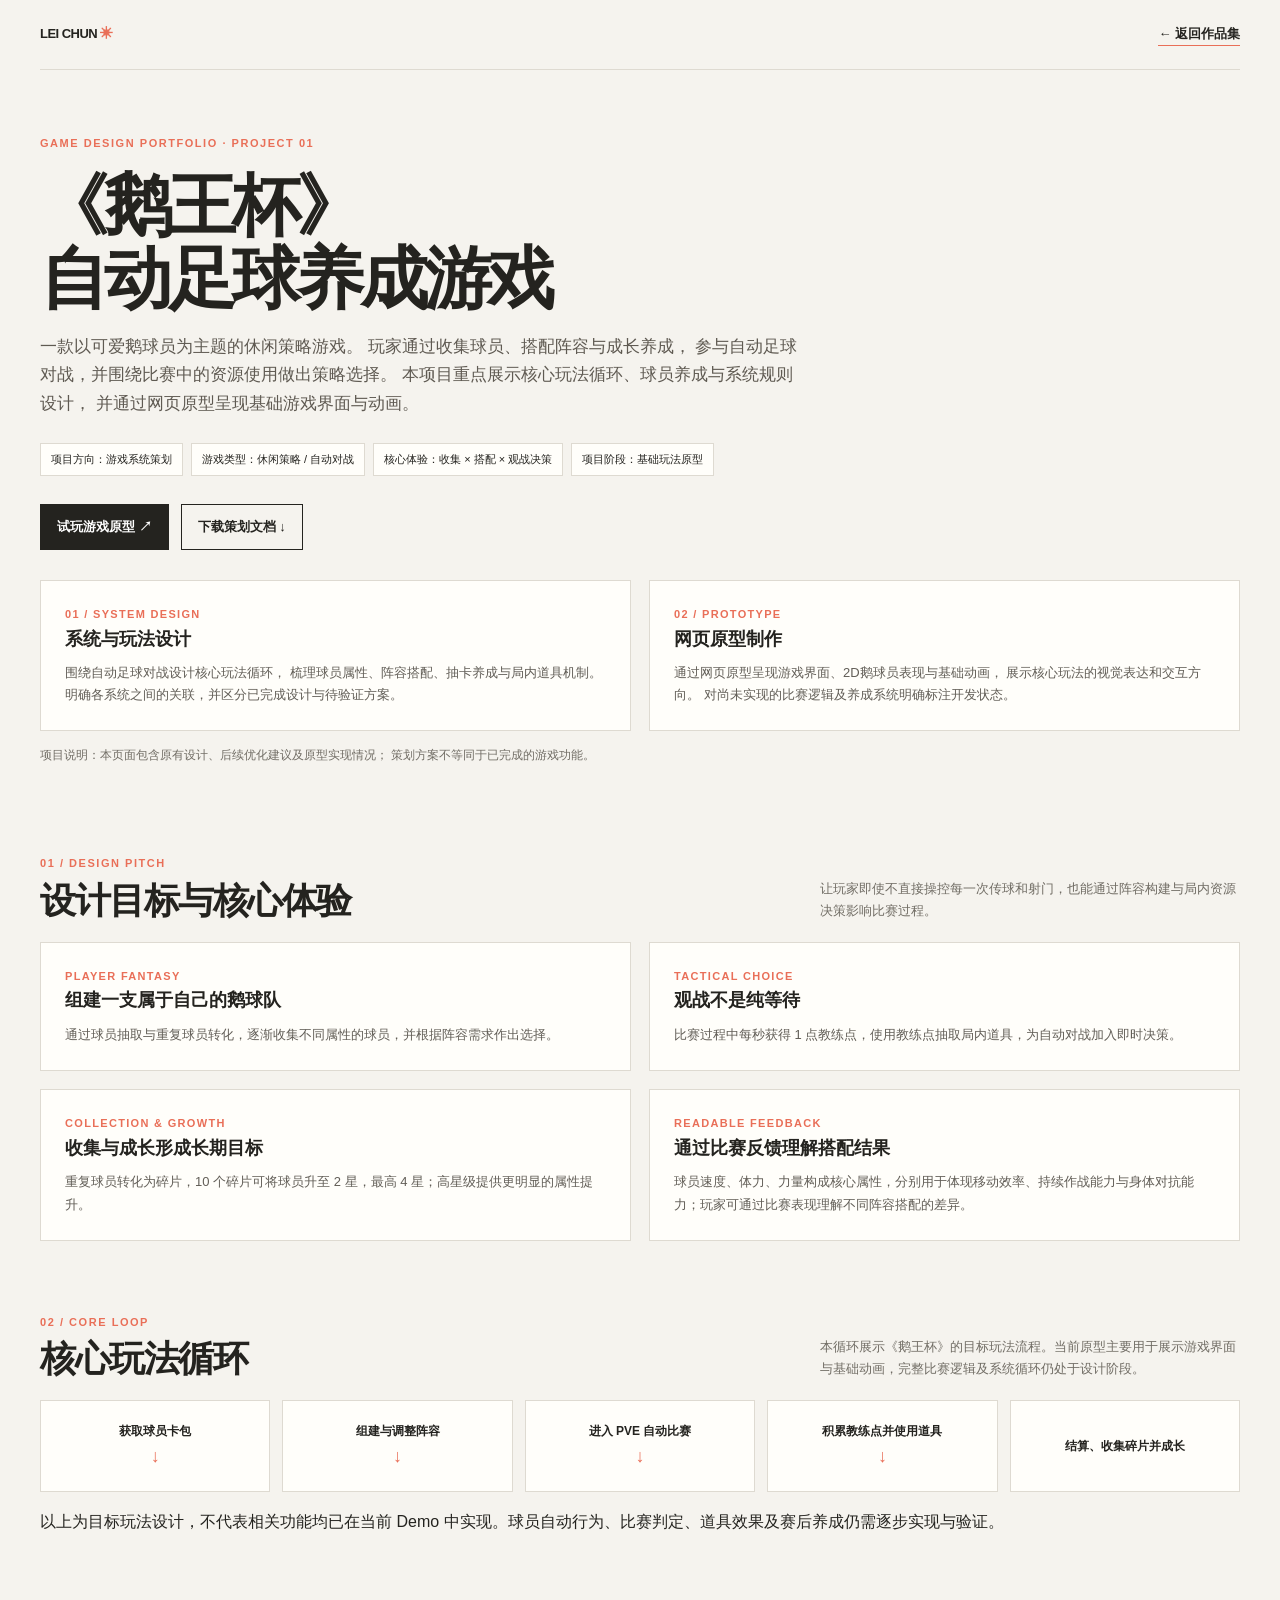
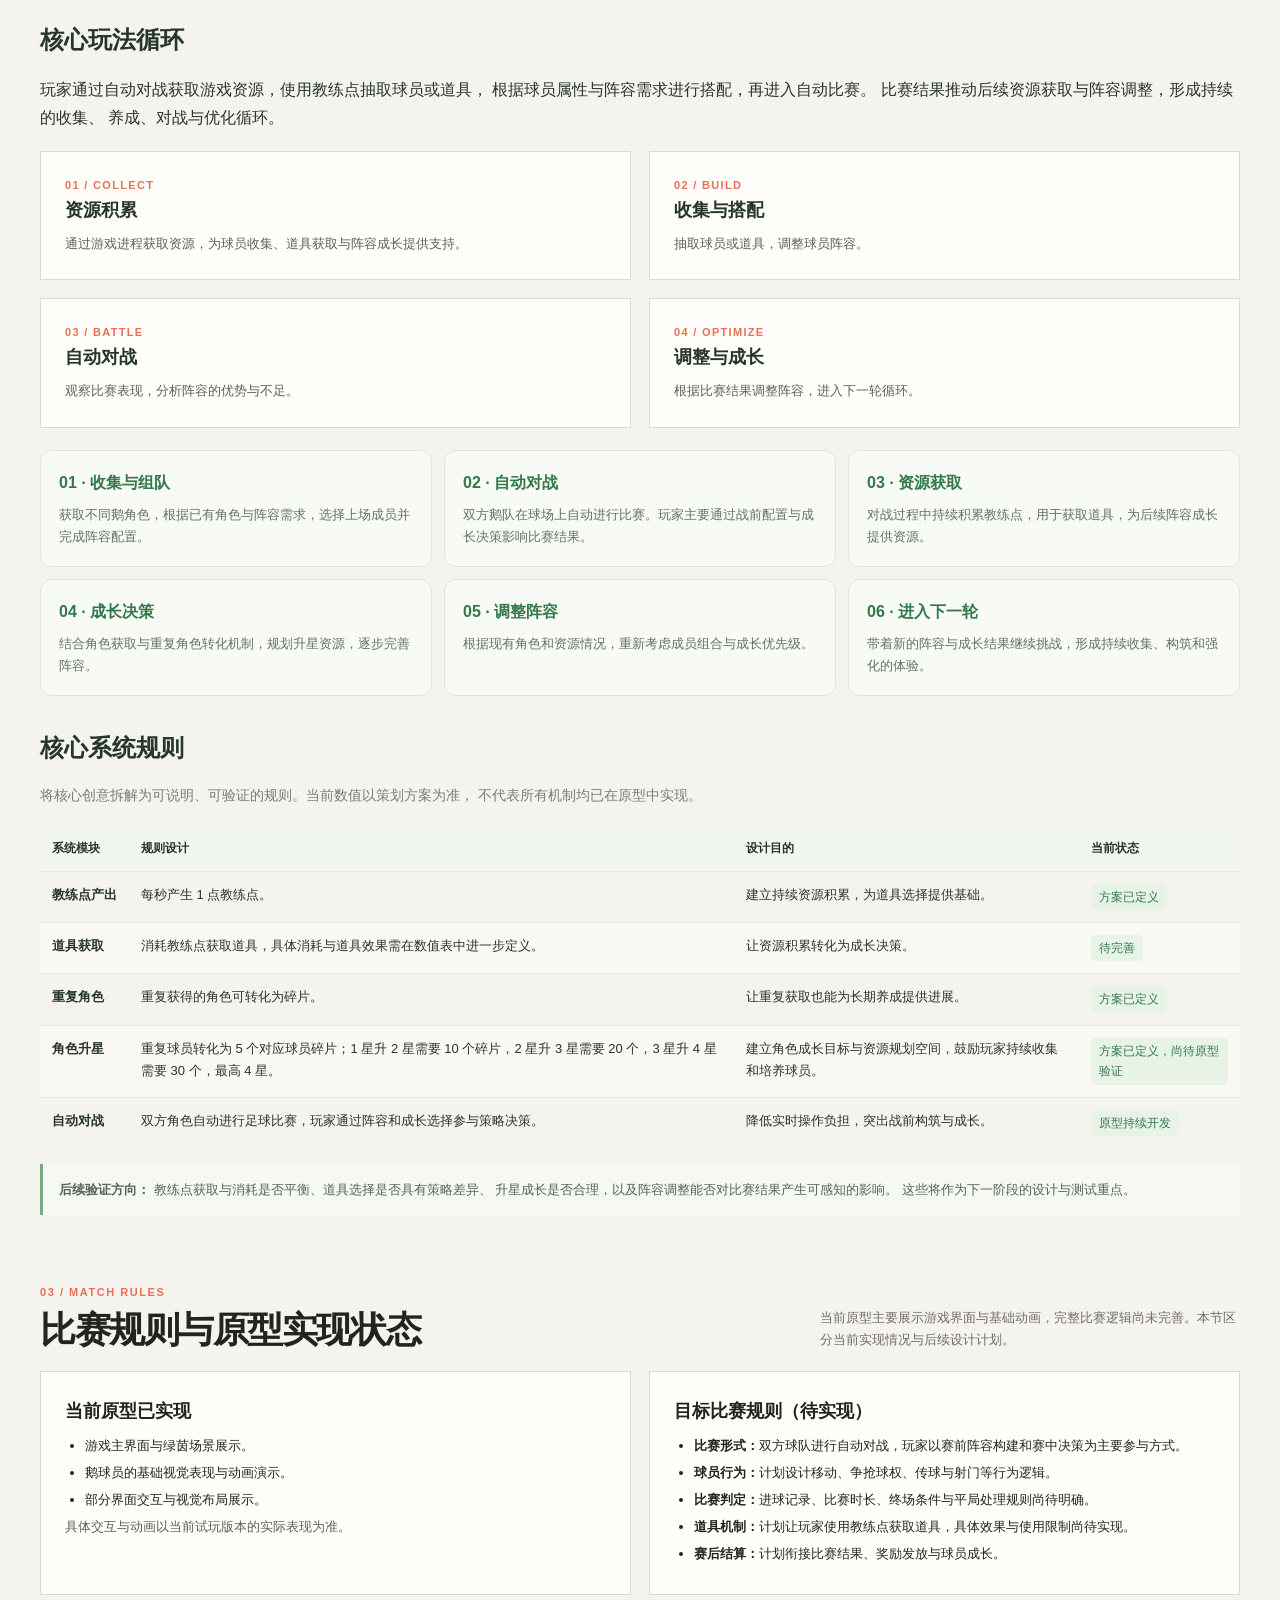
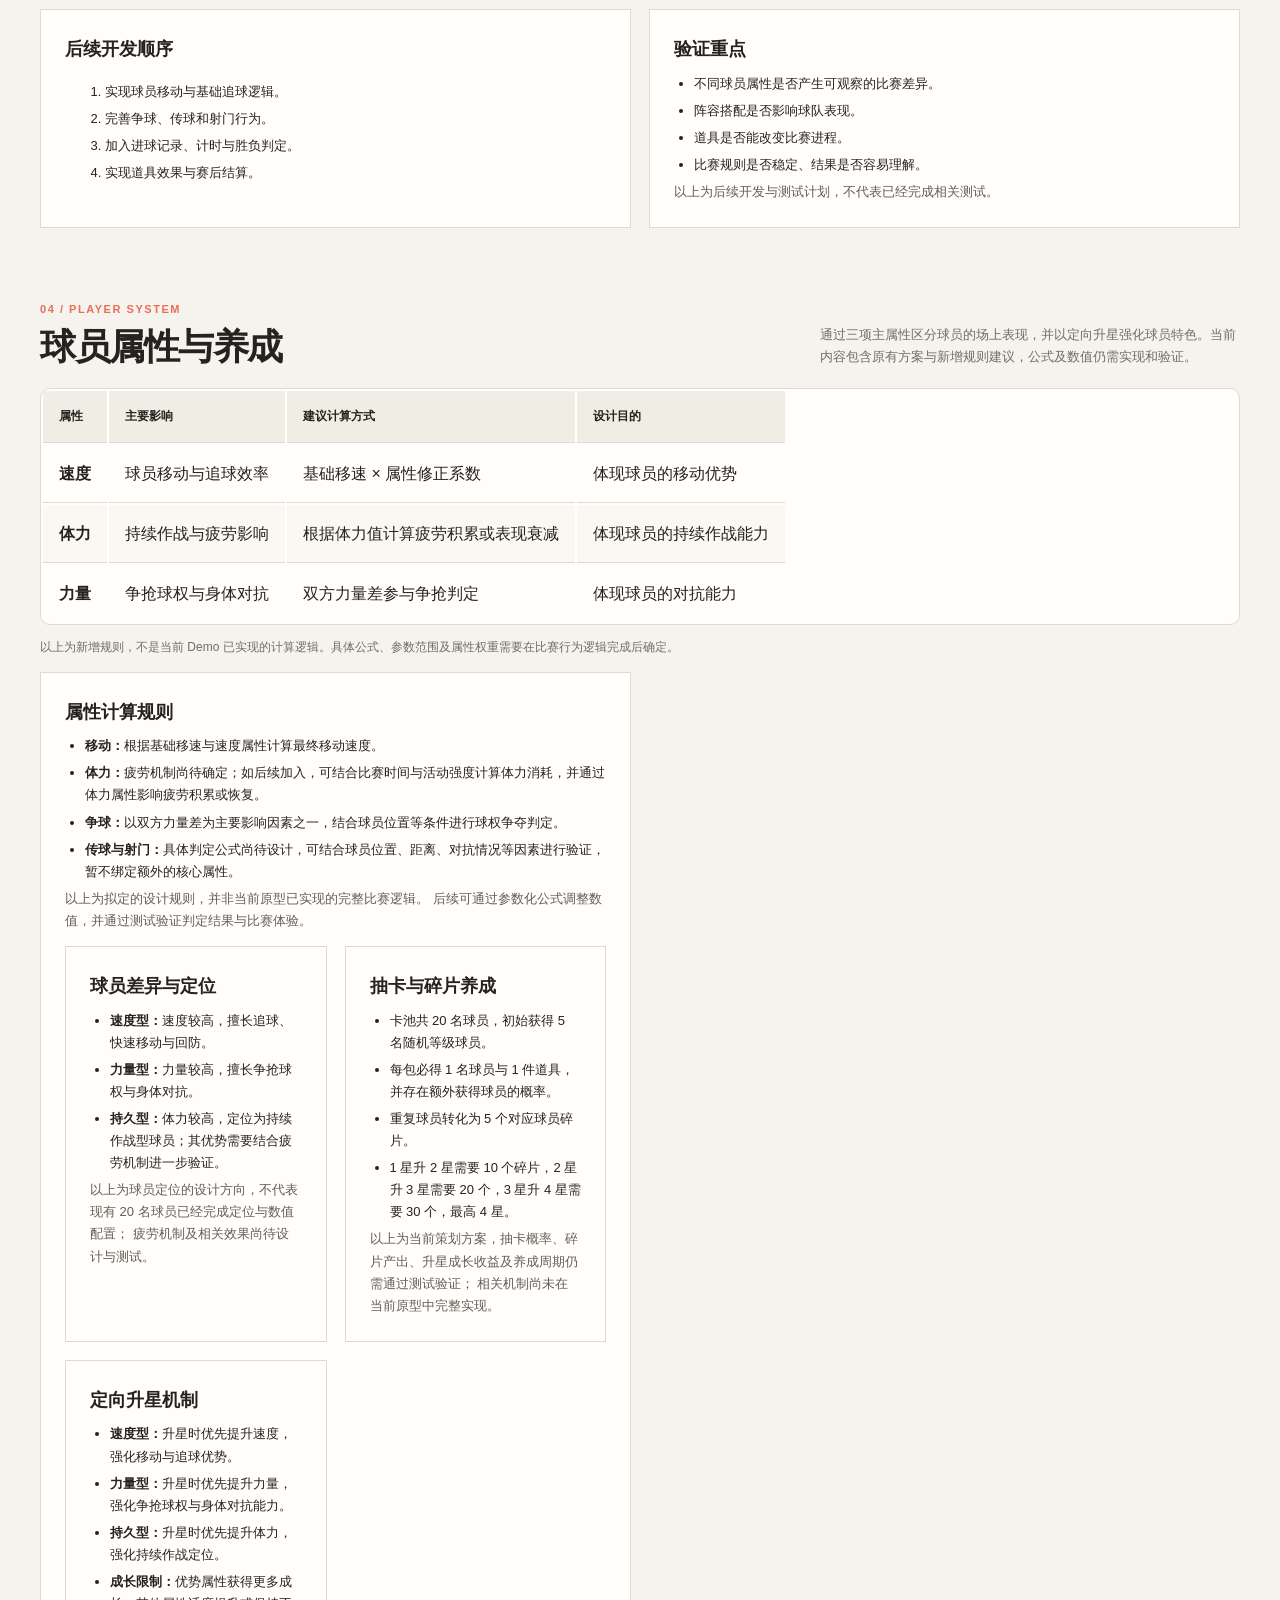
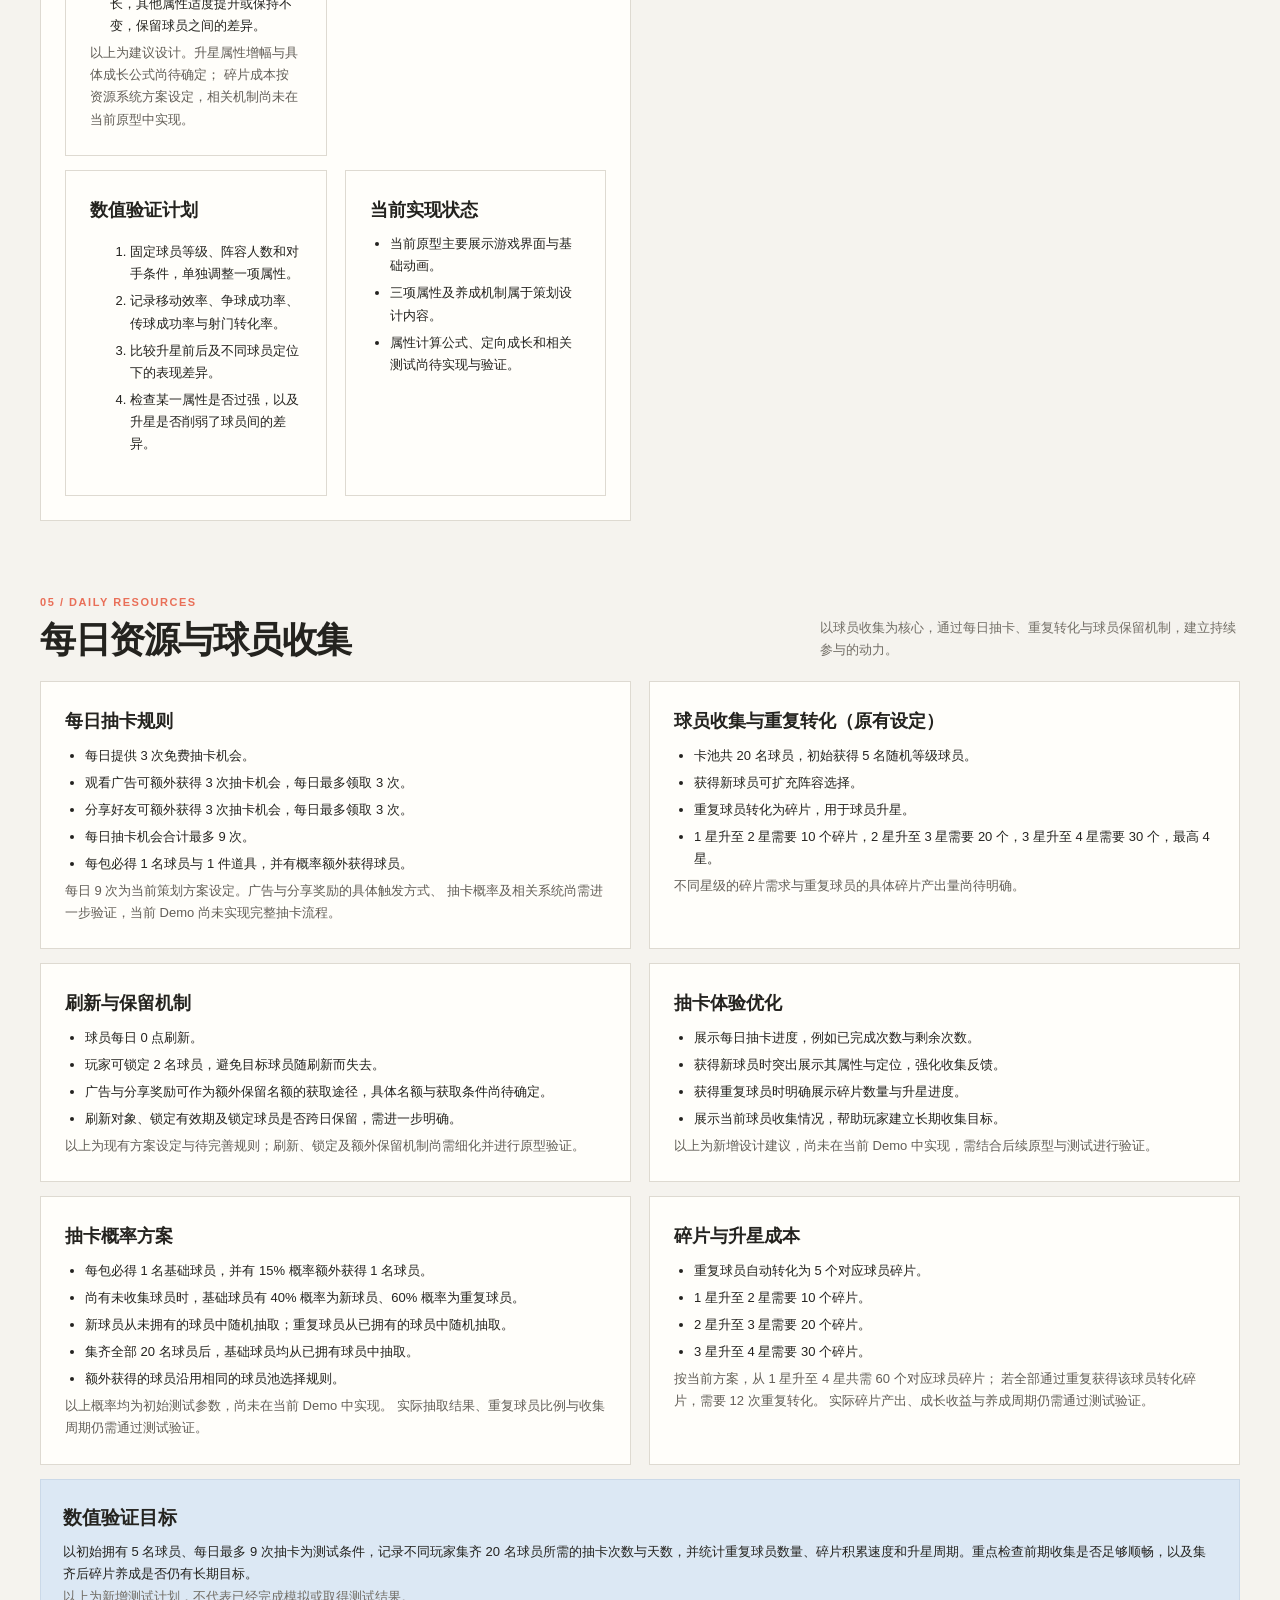
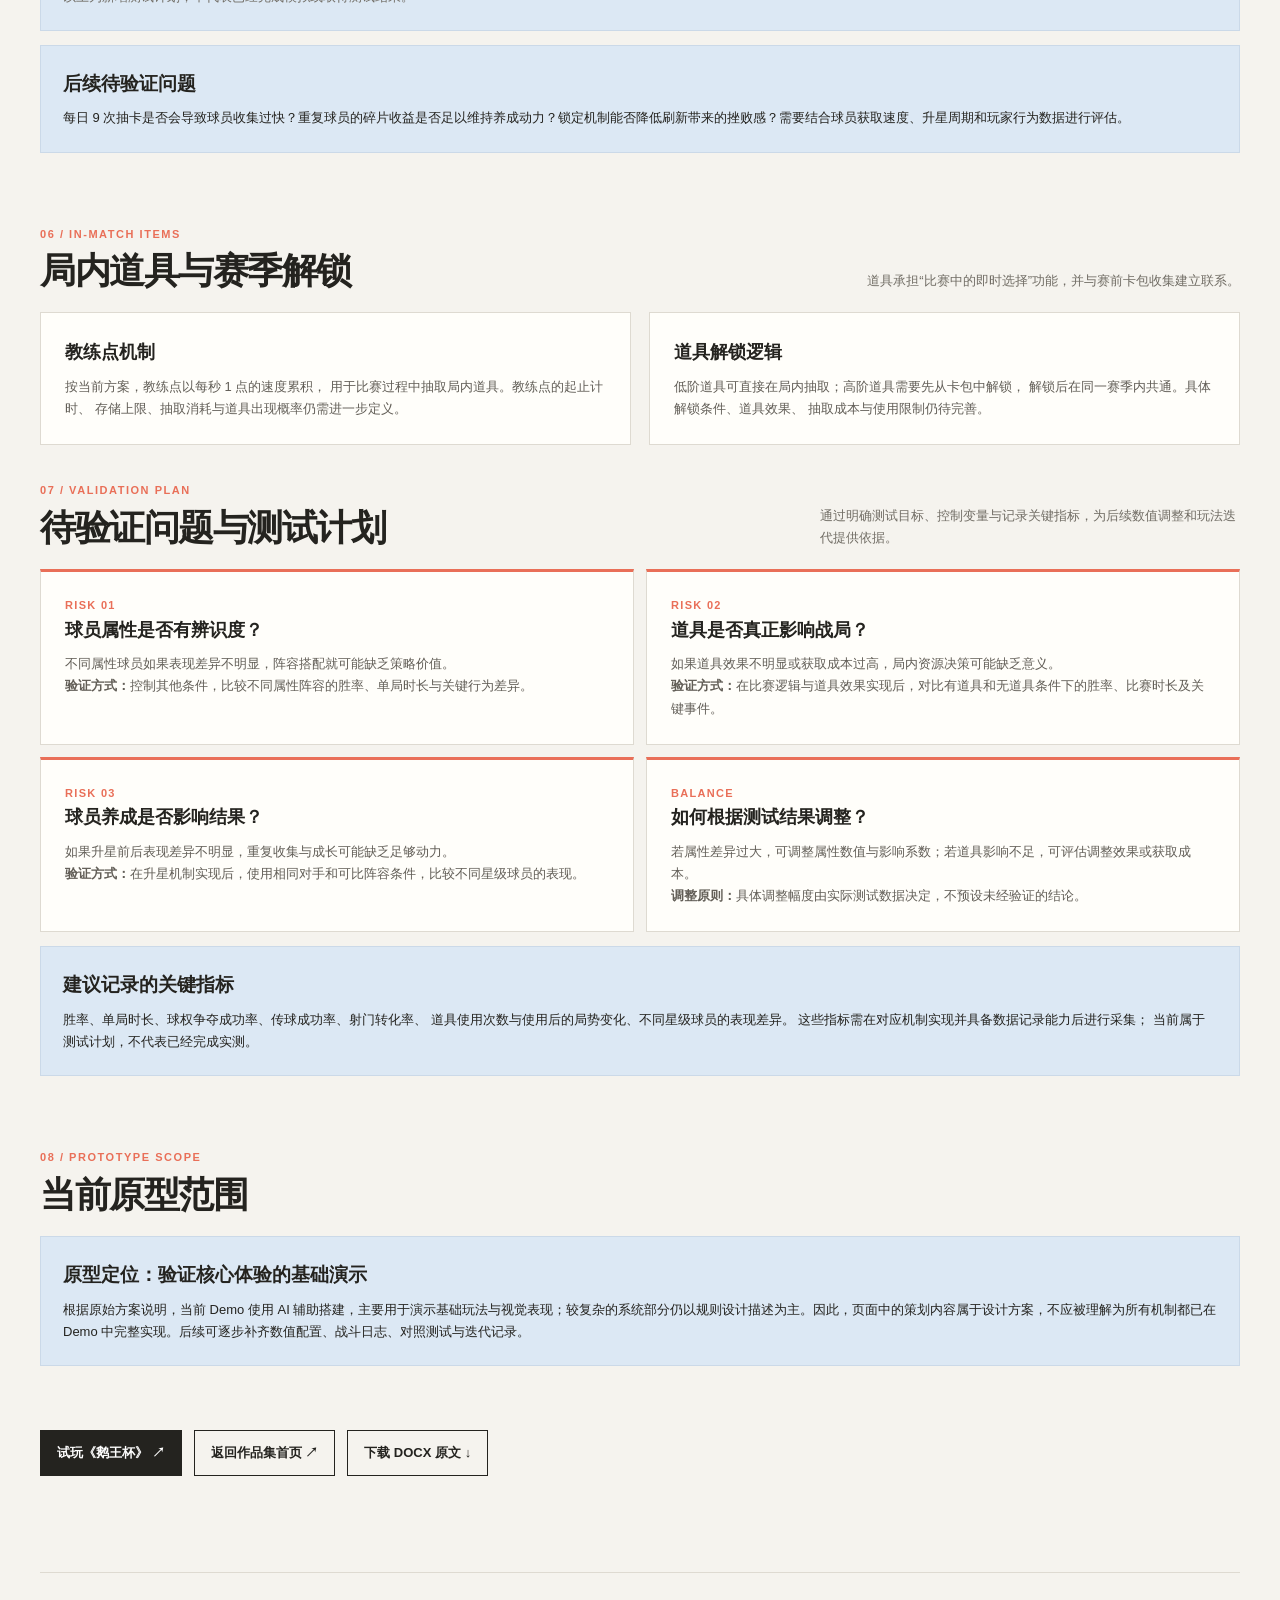
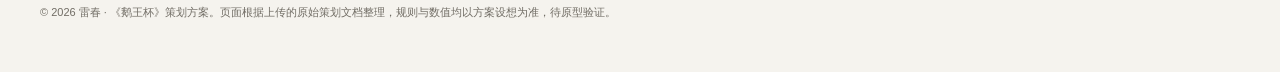
==== goosecup.html @ f78e2152 "Update goosecup.html" ====
<!doctype html>
<html lang="zh-CN"><head><meta charset="utf-8"><meta name="viewport" content="width=device-width,initial-scale=1"><meta name="description" content="《鹅王杯：自动足球》游戏策划方案，展示核心循环、球员收集养成、局内道具与验证计划。"><title>《鹅王杯》策划方案｜雷春</title>
<style>
:root{--bg:#f5f3ee;--paper:#fffefa;--ink:#24231f;--muted:#716d65;--line:#dedad1;--accent:#e96f58;--blue:#dce8f4;--green:#dce8d5;--yellow:#f7e8b9}*{box-sizing:border-box}body{margin:0;background:var(--bg);color:var(--ink);font-family:Inter,"PingFang SC","Microsoft YaHei",sans-serif;line-height:1.7}.wrap{width:min(1200px,calc(100% - 48px));margin:0 auto}a{color:inherit;text-decoration:none}.nav{height:70px;display:flex;align-items:center;justify-content:space-between;border-bottom:1px solid var(--line);font-size:13px}.logo{font-weight:900;letter-spacing:-.04em}.logo span{color:var(--accent)}.back{border-bottom:1px solid var(--accent);font-weight:700}.hero{padding:64px 0 40px}.eyebrow,.kicker{font-size:11px;letter-spacing:.14em;color:var(--accent);font-weight:900}.hero h1{font-size:clamp(38px,7vw,68px);line-height:1.08;letter-spacing:-.06em;margin:16px 0}.lead{font-size:17px;max-width:760px;color:#5f5a52}.meta{display:flex;gap:8px;flex-wrap:wrap;margin-top:24px}.pill{font-size:11px;border:1px solid var(--line);background:var(--paper);padding:6px 10px}.hero-actions{display:flex;gap:12px;flex-wrap:wrap;margin-top:28px}.btn{display:inline-flex;padding:11px 16px;border:1px solid var(--ink);font-size:13px;font-weight:800}.btn.primary{background:var(--ink);color:white}.section{padding:36px 0}.head{display:flex;justify-content:space-between;gap:20px;align-items:end;margin-bottom:20px}.head h2{font-size:clamp(25px,4vw,36px);line-height:1.2;letter-spacing:-.04em;margin:6px 0 0}.head p{max-width:420px;color:var(--muted);font-size:13px;margin:0}.grid{display:grid;grid-template-columns:repeat(2,minmax(0,1fr));gap:18px}.card{background:var(--paper);border:1px solid var(--line);padding:24px;min-width:0}.card h3{font-size:18px;margin:0 0 8px}.card p{font-size:13px;color:#625e57;margin:0}.num{font-size:11px;color:var(--accent);font-weight:900;letter-spacing:.12em}.loop{display:grid;grid-template-columns:repeat(5,minmax(0,1fr));gap:12px;align-items:stretch}.step{background:var(--paper);border:1px solid var(--line);padding:14px 10px;text-align:center;font-size:12px;font-weight:750;display:grid;align-content:center;min-height:92px}.step:not(:last-child):after{content:'↓';color:var(--accent);font-size:18px}
.table-wrap{
  overflow-x:auto;
  background:var(--paper);
  border:1px solid var(--line);
  border-radius:10px;
}
  border-radius:10px;
}

table{
  width:100%;
  border-collapse:collapse;
  font-size:13px;
  min-width:540px;
}

td,th{
  padding:15px 16px;
  line-height:1.7;
}

tbody tr:nth-child(even){
  background:#faf8f2;
}

tbody td:first-child{
  white-space:nowrap;
  font-weight:700;
}th,td{
  text-align:left;
  padding:15px 16px;
  line-height:1.7;
  border-bottom:1px solid var(--line);
  vertical-align:top;
}

tbody tr:nth-child(even){background:#faf8f2}
tbody td:first-child{white-space:nowrap;font-weight:700}th{background:#f0ede5;font-size:12px}tr:last-child td{border-bottom:0}.callout{background:var(--blue);padding:22px;border:1px solid #cbd9e8}.callout h3{margin:0 0 8px}.callout p{margin:0;font-size:13px}.risk{display:grid;grid-template-columns:1fr 1fr;gap:12px}.risk .card{border-top:3px solid var(--accent)}.foot{padding:30px 0 50px;border-top:1px solid var(--line);color:var(--muted);font-size:11px;margin-top:30px}.small{font-size:12px;color:var(--muted)}ul{padding-left:20px;margin:8px 0 0}li{margin:5px 0;font-size:13px}@media(max-width:680px){.grid,.risk{grid-template-columns:1fr}.loop{grid-template-columns:1fr}.step{min-height:54px}.step:not(:last-child):after{content:'↓'}.head{display:block}.head p{margin-top:10px}.hero{padding-top:44px}}
</style></head><body><div class="wrap">
<header class="nav"><a class="logo" href="index.html">LEI CHUN<span> ✳</span></a><a class="back" href="index.html#work">← 返回作品集</a></header>

<main>
<section class="hero">
  <div class="eyebrow">GAME DESIGN PORTFOLIO · PROJECT 01</div>
  <h1>《鹅王杯》<br>自动足球养成游戏</h1>

 <p class="lead">
  一款以可爱鹅球员为主题的休闲策略游戏。
  玩家通过收集球员、搭配阵容与成长养成，
  参与自动足球对战，并围绕比赛中的资源使用做出策略选择。
  本项目重点展示核心玩法循环、球员养成与系统规则设计，
  并通过网页原型呈现基础游戏界面与动画。
</p>

  <div class="meta">
    <span class="pill">项目方向：游戏系统策划</span>
    <span class="pill">游戏类型：休闲策略 / 自动对战</span>
    <span class="pill">核心体验：收集 × 搭配 × 观战决策</span>
    <span class="pill">项目阶段：基础玩法原型</span>
  </div>

  <div class="hero-actions">
    <a class="btn primary" href="goosecute/index.html" target="_blank">试玩游戏原型 ↗</a>
    <a class="btn" href="鹅王杯策划方案.docx" download>下载策划文档 ↓</a>
  </div>

  <div class="grid" style="margin-top:30px">
    <article class="card">
      <div class="num">01 / SYSTEM DESIGN</div>
      <h3>系统与玩法设计</h3>
      <p>
  围绕自动足球对战设计核心玩法循环，
  梳理球员属性、阵容搭配、抽卡养成与局内道具机制。
  明确各系统之间的关联，并区分已完成设计与待验证方案。
</p>
    </article>

    <article class="card">
      <div class="num">02 / PROTOTYPE</div>
      <h3>网页原型制作</h3>
     <p>
  通过网页原型呈现游戏界面、2D鹅球员表现与基础动画，
  展示核心玩法的视觉表达和交互方向。
  对尚未实现的比赛逻辑及养成系统明确标注开发状态。
</p>
    </article>
  </div>

  <p class="small" style="margin-top:14px">
    项目说明：本页面包含原有设计、后续优化建议及原型实现情况；
    策划方案不等同于已完成的游戏功能。
  </p>
</section><section class="section"><div class="head"><div><div class="kicker">01 / DESIGN PITCH</div>
<h2>设计目标与核心体验</h2></div><p>让玩家即使不直接操控每一次传球和射门，也能通过阵容构建与局内资源决策影响比赛过程。</p></div><div class="grid"><article class="card"><div class="num">PLAYER FANTASY</div><h3>组建一支属于自己的鹅球队</h3><p>通过球员抽取与重复球员转化，逐渐收集不同属性的球员，并根据阵容需求作出选择。</p></article><article class="card"><div class="num">TACTICAL CHOICE</div><h3>观战不是纯等待</h3><p>比赛过程中每秒获得 1 点教练点，使用教练点抽取局内道具，为自动对战加入即时决策。</p></article><article class="card"><div class="num">COLLECTION & GROWTH</div><h3>收集与成长形成长期目标</h3><p>重复球员转化为碎片，10 个碎片可将球员升至 2 星，最高 4 星；高星级提供更明显的属性提升。</p></article><article class="card">
  <div class="num">READABLE FEEDBACK</div>
  <h3>通过比赛反馈理解搭配结果</h3>
  <p>球员速度、体力、力量构成核心属性，分别用于体现移动效率、持续作战能力与身体对抗能力；玩家可通过比赛表现理解不同阵容搭配的差异。</p>
</article></div></section>
<section class="section">
  <div class="head">
    <div>
      <div class="kicker">02 / CORE LOOP</div>
      <h2>核心玩法循环</h2>
    </div>
    <p>本循环展示《鹅王杯》的目标玩法流程。当前原型主要用于展示游戏界面与基础动画，完整比赛逻辑及系统循环仍处于设计阶段。</p>
  </div>

  <div class="loop">
    <div class="step">获取球员卡包</div>
    <div class="step">组建与调整阵容</div>
    <div class="step">进入 PVE 自动比赛</div>
    <div class="step">积累教练点并使用道具</div>
    <div class="step">结算、收集碎片并成长</div>
  </div>

  <p class="note">以上为目标玩法设计，不代表相关功能均已在当前 Demo 中实现。球员自动行为、比赛判定、道具效果及赛后养成仍需逐步实现与验证。</p>
</section>
  <style>
.goose-doc-section {
  width: 100%;
  min-width: 0;
  margin: 32px 0;
  color: #26352d;
}
.goose-doc-section h2 {
  margin-bottom: 8px;
  font-size: 24px;
}
.goose-doc-lead {
  color: #718078;
  line-height: 1.8;
  font-size: 14px;
}
.goose-doc-loop {
  display: grid;
  grid-template-columns: repeat(3, minmax(0, 1fr));
  gap: 12px;
  margin: 22px 0;
}
.goose-doc-step {
  padding: 18px;
  border: 1px solid #dce7dc;
  border-radius: 12px;
  background: #f7faf5;
}
.goose-doc-step b {
  display: block;
  margin-bottom: 8px;
  color: #33794c;
}
.goose-doc-step p {
  margin: 0;
  color: #647168;
  font-size: 13px;
  line-height: 1.7;
}
.goose-doc-table-wrap {
  width: 100%;
  min-width: 0;
  overflow-x: auto;
  margin-top: 18px;
}
.goose-doc-table {
  width: 100%;
  border-collapse: collapse;
  font-size: 13px;
  line-height: 1.7;
}
.goose-doc-table th,
.goose-doc-table td {
  padding: 12px;
  text-align: left;
  vertical-align: top;
  border-bottom: 1px solid #e5eae5;
}
.goose-doc-table th {
  background: #f1f6ef;
  white-space: nowrap;
}
.goose-doc-tag {
  display: inline-block;
  padding: 3px 8px;
  border-radius: 5px;
  background: #e8f3e8;
  color: #33794c;
  font-size: 12px;
}
.goose-doc-note {
  margin-top: 16px;
  padding: 14px 16px;
  border-left: 3px solid #78a982;
  background: #f5f8f3;
  color: #56645a;
  font-size: 13px;
  line-height: 1.8;
}
@media (max-width: 600px) {
  .goose-doc-loop {
    grid-template-columns: 1fr;
  }
  .goose-doc-section h2 {
    font-size: 21px;
  }
}
</style>

<section class="goose-doc-section" id="core-loop">
  <h2>核心玩法循环</h2>
  <p>
  玩家通过自动对战获取游戏资源，使用教练点抽取球员或道具，
  根据球员属性与阵容需求进行搭配，再进入自动比赛。
  比赛结果推动后续资源获取与阵容调整，形成持续的收集、
  养成、对战与优化循环。
</p><div class="grid" style="margin-top:20px">
  <article class="card">
    <div class="num">01 / COLLECT</div>
    <h3>资源积累</h3>
<p>通过游戏进程获取资源，为球员收集、道具获取与阵容成长提供支持。</p>
  </article>
  <article class="card">
    <div class="num">02 / BUILD</div>
    <h3>收集与搭配</h3>
    <p>抽取球员或道具，调整球员阵容。</p>
  </article>

  <article class="card">
    <div class="num">03 / BATTLE</div>
    <h3>自动对战</h3>
    <p>观察比赛表现，分析阵容的优势与不足。</p>
  </article>

  <article class="card">
    <div class="num">04 / OPTIMIZE</div>
    <h3>调整与成长</h3>
    <p>根据比赛结果调整阵容，进入下一轮循环。</p>
  </article>
</div>

  <div class="goose-doc-loop">
    <div class="goose-doc-step">
      <b>01 · 收集与组队</b>
      <p>获取不同鹅角色，根据已有角色与阵容需求，选择上场成员并完成阵容配置。</p>
    </div>
    <div class="goose-doc-step">
      <b>02 · 自动对战</b>
      <p>双方鹅队在球场上自动进行比赛。玩家主要通过战前配置与成长决策影响比赛结果。</p>
    </div>
    <div class="goose-doc-step">
      <b>03 · 资源获取</b>
      <p>对战过程中持续积累教练点，用于获取道具，为后续阵容成长提供资源。</p>
    </div>
    <div class="goose-doc-step">
      <b>04 · 成长决策</b>
      <p>结合角色获取与重复角色转化机制，规划升星资源，逐步完善阵容。</p>
    </div>
    <div class="goose-doc-step">
      <b>05 · 调整阵容</b>
      <p>根据现有角色和资源情况，重新考虑成员组合与成长优先级。</p>
    </div>
    <div class="goose-doc-step">
      <b>06 · 进入下一轮</b>
      <p>带着新的阵容与成长结果继续挑战，形成持续收集、构筑和强化的体验。</p>
    </div>
  </div>
</section>

<section class="goose-doc-section" id="system-rules">
  <h2>核心系统规则</h2>
  <p class="goose-doc-lead">
    将核心创意拆解为可说明、可验证的规则。当前数值以策划方案为准，
    不代表所有机制均已在原型中实现。
  </p>

  <div class="goose-doc-table-wrap">
    <table class="goose-doc-table">
      <thead>
        <tr>
          <th>系统模块</th>
          <th>规则设计</th>
          <th>设计目的</th>
          <th>当前状态</th>
        </tr>
      </thead>
      <tbody>
        <tr>
          <td>教练点产出</td>
          <td>每秒产生 1 点教练点。</td>
          <td>建立持续资源积累，为道具选择提供基础。</td>
          <td><span class="goose-doc-tag">方案已定义</span></td>
        </tr>
        <tr>
          <td>道具获取</td>
          <td>消耗教练点获取道具，具体消耗与道具效果需在数值表中进一步定义。</td>
          <td>让资源积累转化为成长决策。</td>
          <td><span class="goose-doc-tag">待完善</span></td>
        </tr>
        <tr>
          <td>重复角色</td>
          <td>重复获得的角色可转化为碎片。</td>
          <td>让重复获取也能为长期养成提供进展。</td>
          <td><span class="goose-doc-tag">方案已定义</span></td>
        </tr>
        <tr>
  <td>角色升星</td>
  <td>重复球员转化为 5 个对应球员碎片；1 星升 2 星需要 10 个碎片，2 星升 3 星需要 20 个，3 星升 4 星需要 30 个，最高 4 星。</td>
  <td>建立角色成长目标与资源规划空间，鼓励玩家持续收集和培养球员。</td>
  <td><span class="goose-doc-tag">方案已定义，尚待原型验证</span></td>
</tr>
        <tr>
          <td>自动对战</td>
          <td>双方角色自动进行足球比赛，玩家通过阵容和成长选择参与策略决策。</td>
          <td>降低实时操作负担，突出战前构筑与成长。</td>
          <td><span class="goose-doc-tag">原型持续开发</span></td>
        </tr>
      </tbody>
    </table>
  </div>

  <div class="goose-doc-note">
    <strong>后续验证方向：</strong>
    教练点获取与消耗是否平衡、道具选择是否具有策略差异、
    升星成长是否合理，以及阵容调整能否对比赛结果产生可感知的影响。
    这些将作为下一阶段的设计与测试重点。
  </div>
</section>

  
<section class="section">
  <div class="head">
    <div>
      <div class="kicker">03 / MATCH RULES</div>
      <h2>比赛规则与原型实现状态</h2>
    </div>
    <p>当前原型主要展示游戏界面与基础动画，完整比赛逻辑尚未完善。本节区分当前实现情况与后续设计计划。</p>
  </div>

  <div class="grid">
    <article class="card">
      <h3>当前原型已实现</h3>
      <ul>
        <li>游戏主界面与绿茵场景展示。</li>
        <li>鹅球员的基础视觉表现与动画演示。</li>
        <li>部分界面交互与视觉布局展示。</li>
      </ul>
      <p class="small">具体交互与动画以当前试玩版本的实际表现为准。</p>
    </article>

    <article class="card">
      <h3>目标比赛规则（待实现）</h3>
      <ul>
        <li><b>比赛形式：</b>双方球队进行自动对战，玩家以赛前阵容构建和赛中决策为主要参与方式。</li>
        <li><b>球员行为：</b>计划设计移动、争抢球权、传球与射门等行为逻辑。</li>
        <li><b>比赛判定：</b>进球记录、比赛时长、终场条件与平局处理规则尚待明确。</li>
        <li><b>道具机制：</b>计划让玩家使用教练点获取道具，具体效果与使用限制尚待实现。</li>
        <li><b>赛后结算：</b>计划衔接比赛结果、奖励发放与球员成长。</li>
      </ul>
    </article>
  </div>

  <div class="grid" style="margin-top:14px">
    <article class="card">
      <h3>后续开发顺序</h3>
      <ol>
        <li>实现球员移动与基础追球逻辑。</li>
        <li>完善争球、传球和射门行为。</li>
        <li>加入进球记录、计时与胜负判定。</li>
        <li>实现道具效果与赛后结算。</li>
      </ol>
    </article>

    <article class="card">
      <h3>验证重点</h3>
      <ul>
        <li>不同球员属性是否产生可观察的比赛差异。</li>
        <li>阵容搭配是否影响球队表现。</li>
        <li>道具是否能改变比赛进程。</li>
        <li>比赛规则是否稳定、结果是否容易理解。</li>
      </ul>
      <p class="small">以上为后续开发与测试计划，不代表已经完成相关测试。</p>
    </article>
  </div>
</section>


<section class="section">
  <div class="head">
    <div>
      <div class="kicker">04 / PLAYER SYSTEM</div>
      <h2>球员属性与养成</h2>
    </div>
    <p>通过三项主属性区分球员的场上表现，并以定向升星强化球员特色。当前内容包含原有方案与新增规则建议，公式及数值仍需实现和验证。</p>
  </div>

  <div class="table-wrap">
    <table>
      <thead>
        <tr>
          <th>属性</th>
          <th>主要影响</th>
          <th>建议计算方式</th>
          <th>设计目的</th>
        </tr>
      </thead>
      <tbody>
        <tr>
          <td><b>速度</b></td>
          <td>球员移动与追球效率</td>
          <td>基础移速 × 属性修正系数</td>
          <td>体现球员的移动优势</td>
        </tr>
       <tr>
  <td><b>体力</b></td>
  <td>持续作战与疲劳影响</td>
  <td>根据体力值计算疲劳积累或表现衰减</td>
  <td>体现球员的持续作战能力</td>
</tr>
        <tr>
  <td><b>力量</b></td>
  <td>争抢球权与身体对抗</td>
  <td>双方力量差参与争抢判定</td>
  <td>体现球员的对抗能力</td>
</tr>
      </tbody>
    </table>
  </div>

  <p class="small">
    以上为新增规则，不是当前 Demo 已实现的计算逻辑。具体公式、参数范围及属性权重需要在比赛行为逻辑完成后确定。
  </p>

  <div class="grid" style="margin-top:14px">
    <article class="card">
      <h3>属性计算规则</h3>
<ul>
  <li><b>移动：</b>根据基础移速与速度属性计算最终移动速度。</li>
  <li><b>体力：</b>疲劳机制尚待确定；如后续加入，可结合比赛时间与活动强度计算体力消耗，并通过体力属性影响疲劳积累或恢复。</li>
  <li><b>争球：</b>以双方力量差为主要影响因素之一，结合球员位置等条件进行球权争夺判定。</li>
  <li><b>传球与射门：</b>具体判定公式尚待设计，可结合球员位置、距离、对抗情况等因素进行验证，暂不绑定额外的核心属性。</li>
</ul>
<p class="small">
  以上为拟定的设计规则，并非当前原型已实现的完整比赛逻辑。
  后续可通过参数化公式调整数值，并通过测试验证判定结果与比赛体验。
</p>

   <div class="grid" style="margin-top:14px">
  <article class="card">
    <h3>球员差异与定位</h3>
    <ul>
      <li><b>速度型：</b>速度较高，擅长追球、快速移动与回防。</li>
      <li><b>力量型：</b>力量较高，擅长争抢球权与身体对抗。</li>
      <li><b>持久型：</b>体力较高，定位为持续作战型球员；其优势需要结合疲劳机制进一步验证。</li>
    </ul>
    <p class="small">
      以上为球员定位的设计方向，不代表现有 20 名球员已经完成定位与数值配置；
      疲劳机制及相关效果尚待设计与测试。
    </p>
  </article>

  <article class="card">
    <h3>抽卡与碎片养成</h3>
    <ul>
      <li>卡池共 20 名球员，初始获得 5 名随机等级球员。</li>
      <li>每包必得 1 名球员与 1 件道具，并存在额外获得球员的概率。</li>
      <li>重复球员转化为 5 个对应球员碎片。</li>
      <li>1 星升 2 星需要 10 个碎片，2 星升 3 星需要 20 个，3 星升 4 星需要 30 个，最高 4 星。</li>
    </ul>
    <p class="small">
      以上为当前策划方案，抽卡概率、碎片产出、升星成长收益及养成周期仍需通过测试验证；
      相关机制尚未在当前原型中完整实现。
    </p>
   </article>

  <article class="card">
    <h3>定向升星机制</h3>
  <ul>
    <li><b>速度型：</b>升星时优先提升速度，强化移动与追球优势。</li>
    <li><b>力量型：</b>升星时优先提升力量，强化争抢球权与身体对抗能力。</li>
    <li><b>持久型：</b>升星时优先提升体力，强化持续作战定位。</li>
    <li><b>成长限制：</b>优势属性获得更多成长，其他属性适度提升或保持不变，保留球员之间的差异。</li>
  </ul>
  <p class="small">
    以上为建议设计。升星属性增幅与具体成长公式尚待确定；
    碎片成本按资源系统方案设定，相关机制尚未在当前原型中实现。
  </p>
</article>
  </div>

  <div class="grid" style="margin-top:14px">
    <article class="card">
      <h3>数值验证计划</h3>
      <ol>
        <li>固定球员等级、阵容人数和对手条件，单独调整一项属性。</li>
        <li>记录移动效率、争球成功率、传球成功率与射门转化率。</li>
        <li>比较升星前后及不同球员定位下的表现差异。</li>
        <li>检查某一属性是否过强，以及升星是否削弱了球员间的差异。</li>
      </ol>
    </article>

    <article class="card">
      <h3>当前实现状态</h3>
      <ul>
        <li>当前原型主要展示游戏界面与基础动画。</li>
        <li>三项属性及养成机制属于策划设计内容。</li>
        <li>属性计算公式、定向成长和相关测试尚待实现与验证。</li>
      </ul>
    </article>
  </div>
</section>

<section class="section">
  <div class="head">
    <div>
      <div class="kicker">05 / DAILY RESOURCES</div>
      <h2>每日资源与球员收集</h2>
    </div>
    <p>以球员收集为核心，通过每日抽卡、重复转化与球员保留机制，建立持续参与的动力。</p>
  </div>

  <div class="grid">
    <article class="card">
  <h3>每日抽卡规则</h3>
  <ul>
    <li>每日提供 3 次免费抽卡机会。</li>
    <li>观看广告可额外获得 3 次抽卡机会，每日最多领取 3 次。</li>
    <li>分享好友可额外获得 3 次抽卡机会，每日最多领取 3 次。</li>
    <li>每日抽卡机会合计最多 9 次。</li>
    <li>每包必得 1 名球员与 1 件道具，并有概率额外获得球员。</li>
  </ul>
  <p class="small">
    每日 9 次为当前策划方案设定。广告与分享奖励的具体触发方式、
    抽卡概率及相关系统尚需进一步验证，当前 Demo 尚未实现完整抽卡流程。
  </p>
</article>

    <article class="card">
      <h3>球员收集与重复转化（原有设定）</h3>
      <ul>
        <li>卡池共 20 名球员，初始获得 5 名随机等级球员。</li>
        <li>获得新球员可扩充阵容选择。</li>
        <li>重复球员转化为碎片，用于球员升星。</li>
        <li>1 星升至 2 星需要 10 个碎片，2 星升至 3 星需要 20 个，3 星升至 4 星需要 30 个，最高 4 星。</li>
      </ul>
      <p class="small">不同星级的碎片需求与重复球员的具体碎片产出量尚待明确。</p>
    </article>
  </div>

  <div class="grid" style="margin-top:14px">
    <article class="card">
  <h3>刷新与保留机制</h3>
  <ul>
    <li>球员每日 0 点刷新。</li>
    <li>玩家可锁定 2 名球员，避免目标球员随刷新而失去。</li>
    <li>广告与分享奖励可作为额外保留名额的获取途径，具体名额与获取条件尚待确定。</li>
    <li>刷新对象、锁定有效期及锁定球员是否跨日保留，需进一步明确。</li>
  </ul>
  <p class="small">
    以上为现有方案设定与待完善规则；刷新、锁定及额外保留机制尚需细化并进行原型验证。
  </p>
</article>

    <article class="card">
      <h3>抽卡体验优化</h3>
      <ul>
        <li>展示每日抽卡进度，例如已完成次数与剩余次数。</li>
        <li>获得新球员时突出展示其属性与定位，强化收集反馈。</li>
        <li>获得重复球员时明确展示碎片数量与升星进度。</li>
        <li>展示当前球员收集情况，帮助玩家建立长期收集目标。</li>
      </ul>
      <p class="small">以上为新增设计建议，尚未在当前 Demo 中实现，需结合后续原型与测试进行验证。</p>
    </article>
  </div>

<div class="grid" style="margin-top:14px">
 <article class="card">
  <h3>抽卡概率方案</h3>
  <ul>
    <li>每包必得 1 名基础球员，并有 15% 概率额外获得 1 名球员。</li>
    <li>尚有未收集球员时，基础球员有 40% 概率为新球员、60% 概率为重复球员。</li>
    <li>新球员从未拥有的球员中随机抽取；重复球员从已拥有的球员中随机抽取。</li>
    <li>集齐全部 20 名球员后，基础球员均从已拥有球员中抽取。</li>
    <li>额外获得的球员沿用相同的球员池选择规则。</li>
  </ul>
  <p class="small">
    以上概率均为初始测试参数，尚未在当前 Demo 中实现。
    实际抽取结果、重复球员比例与收集周期仍需通过测试验证。
  </p>
</article>

 <article class="card">
  <h3>碎片与升星成本</h3>
  <ul>
    <li>重复球员自动转化为 5 个对应球员碎片。</li>
    <li>1 星升至 2 星需要 10 个碎片。</li>
    <li>2 星升至 3 星需要 20 个碎片。</li>
    <li>3 星升至 4 星需要 30 个碎片。</li>
  </ul>
 <p class="small">
  按当前方案，从 1 星升至 4 星共需 60 个对应球员碎片；
  若全部通过重复获得该球员转化碎片，需要 12 次重复转化。
  实际碎片产出、成长收益与养成周期仍需通过测试验证。
</p>
</article>
</div>

<div class="callout" style="margin-top:14px">
  <h3>数值验证目标</h3>
  <p>以初始拥有 5 名球员、每日最多 9 次抽卡为测试条件，记录不同玩家集齐 20 名球员所需的抽卡次数与天数，并统计重复球员数量、碎片积累速度和升星周期。重点检查前期收集是否足够顺畅，以及集齐后碎片养成是否仍有长期目标。</p>
  <p class="small">以上为新增测试计划，不代表已经完成模拟或取得测试结果。</p>
</div>

  <div class="callout" style="margin-top:14px">
    <h3>后续待验证问题</h3>
    <p>每日 9 次抽卡是否会导致球员收集过快？重复球员的碎片收益是否足以维持养成动力？锁定机制能否降低刷新带来的挫败感？需要结合球员获取速度、升星周期和玩家行为数据进行评估。</p>
  </div>
</section>

<section class="section"><div class="head"><div><div class="kicker">06 / IN-MATCH ITEMS</div><h2>局内道具与赛季解锁</h2></div><p>道具承担“比赛中的即时选择”功能，并与赛前卡包收集建立联系。</p></div><div class="grid"><article class="card">
  <h3>教练点机制</h3>
  <p>
    按当前方案，教练点以每秒 1 点的速度累积，
    用于比赛过程中抽取局内道具。教练点的起止计时、
    存储上限、抽取消耗与道具出现概率仍需进一步定义。
  </p>
</article>

<article class="card">
  <h3>道具解锁逻辑</h3>
  <p>
    低阶道具可直接在局内抽取；高阶道具需要先从卡包中解锁，
    解锁后在同一赛季内共通。具体解锁条件、道具效果、
    抽取成本与使用限制仍待完善。
  </p>
</article>
</div>

<section class="section">
  <div class="head">
    <div>
      <div class="kicker">07 / VALIDATION PLAN</div>
      <h2>待验证问题与测试计划</h2>
    </div>
    <p>通过明确测试目标、控制变量与记录关键指标，为后续数值调整和玩法迭代提供依据。</p>
  </div>

  <div class="risk">
    <article class="card">
      <div class="num">RISK 01</div>
      <h3>球员属性是否有辨识度？</h3>
      <p>不同属性球员如果表现差异不明显，阵容搭配就可能缺乏策略价值。</p>
      <p><b>验证方式：</b>控制其他条件，比较不同属性阵容的胜率、单局时长与关键行为差异。</p>
    </article>

    <article class="card">
      <div class="num">RISK 02</div>
      <h3>道具是否真正影响战局？</h3>
      <p>如果道具效果不明显或获取成本过高，局内资源决策可能缺乏意义。</p>
      <p><b>验证方式：</b>在比赛逻辑与道具效果实现后，对比有道具和无道具条件下的胜率、比赛时长及关键事件。</p>
    </article>

    <article class="card">
      <div class="num">RISK 03</div>
      <h3>球员养成是否影响结果？</h3>
      <p>如果升星前后表现差异不明显，重复收集与成长可能缺乏足够动力。</p>
      <p><b>验证方式：</b>在升星机制实现后，使用相同对手和可比阵容条件，比较不同星级球员的表现。</p>
    </article>

    <article class="card">
      <div class="num">BALANCE</div>
      <h3>如何根据测试结果调整？</h3>
      <p>若属性差异过大，可调整属性数值与影响系数；若道具影响不足，可评估调整效果或获取成本。</p>
      <p><b>调整原则：</b>具体调整幅度由实际测试数据决定，不预设未经验证的结论。</p>
    </article>
  </div>

  <div class="callout" style="margin-top:14px">
    <h3>建议记录的关键指标</h3>
    <p>
      胜率、单局时长、球权争夺成功率、传球成功率、射门转化率、
      道具使用次数与使用后的局势变化、不同星级球员的表现差异。
      这些指标需在对应机制实现并具备数据记录能力后进行采集；
      当前属于测试计划，不代表已经完成实测。
    </p>
  </div>
</section>
<section class="section"><div class="head"><div><div class="kicker">08 / PROTOTYPE SCOPE</div><h2>当前原型范围</h2></div></div><div class="callout"><h3>原型定位：验证核心体验的基础演示</h3><p>根据原始方案说明，当前 Demo 使用 AI 辅助搭建，主要用于演示基础玩法与视觉表现；较复杂的系统部分仍以规则设计描述为主。因此，页面中的策划内容属于设计方案，不应被理解为所有机制都已在 Demo 中完整实现。后续可逐步补齐数值配置、战斗日志、对照测试与迭代记录。</p></div></section>
<div class="hero-actions" style="padding-bottom:30px"><a class="btn primary" href="goosecute/index.html" target="_blank">试玩《鹅王杯》 ↗</a><a class="btn" href="index.html#work">返回作品集首页 ↗</a><a class="btn" href="鹅王杯策划方案.docx" download>下载 DOCX 原文 ↓</a></div>


</main>
<footer class="foot">© 2026 雷春 · 《鹅王杯》策划方案。页面根据上传的原始策划文档整理，规则与数值均以方案设想为准，待原型验证。</footer></div></body></html>
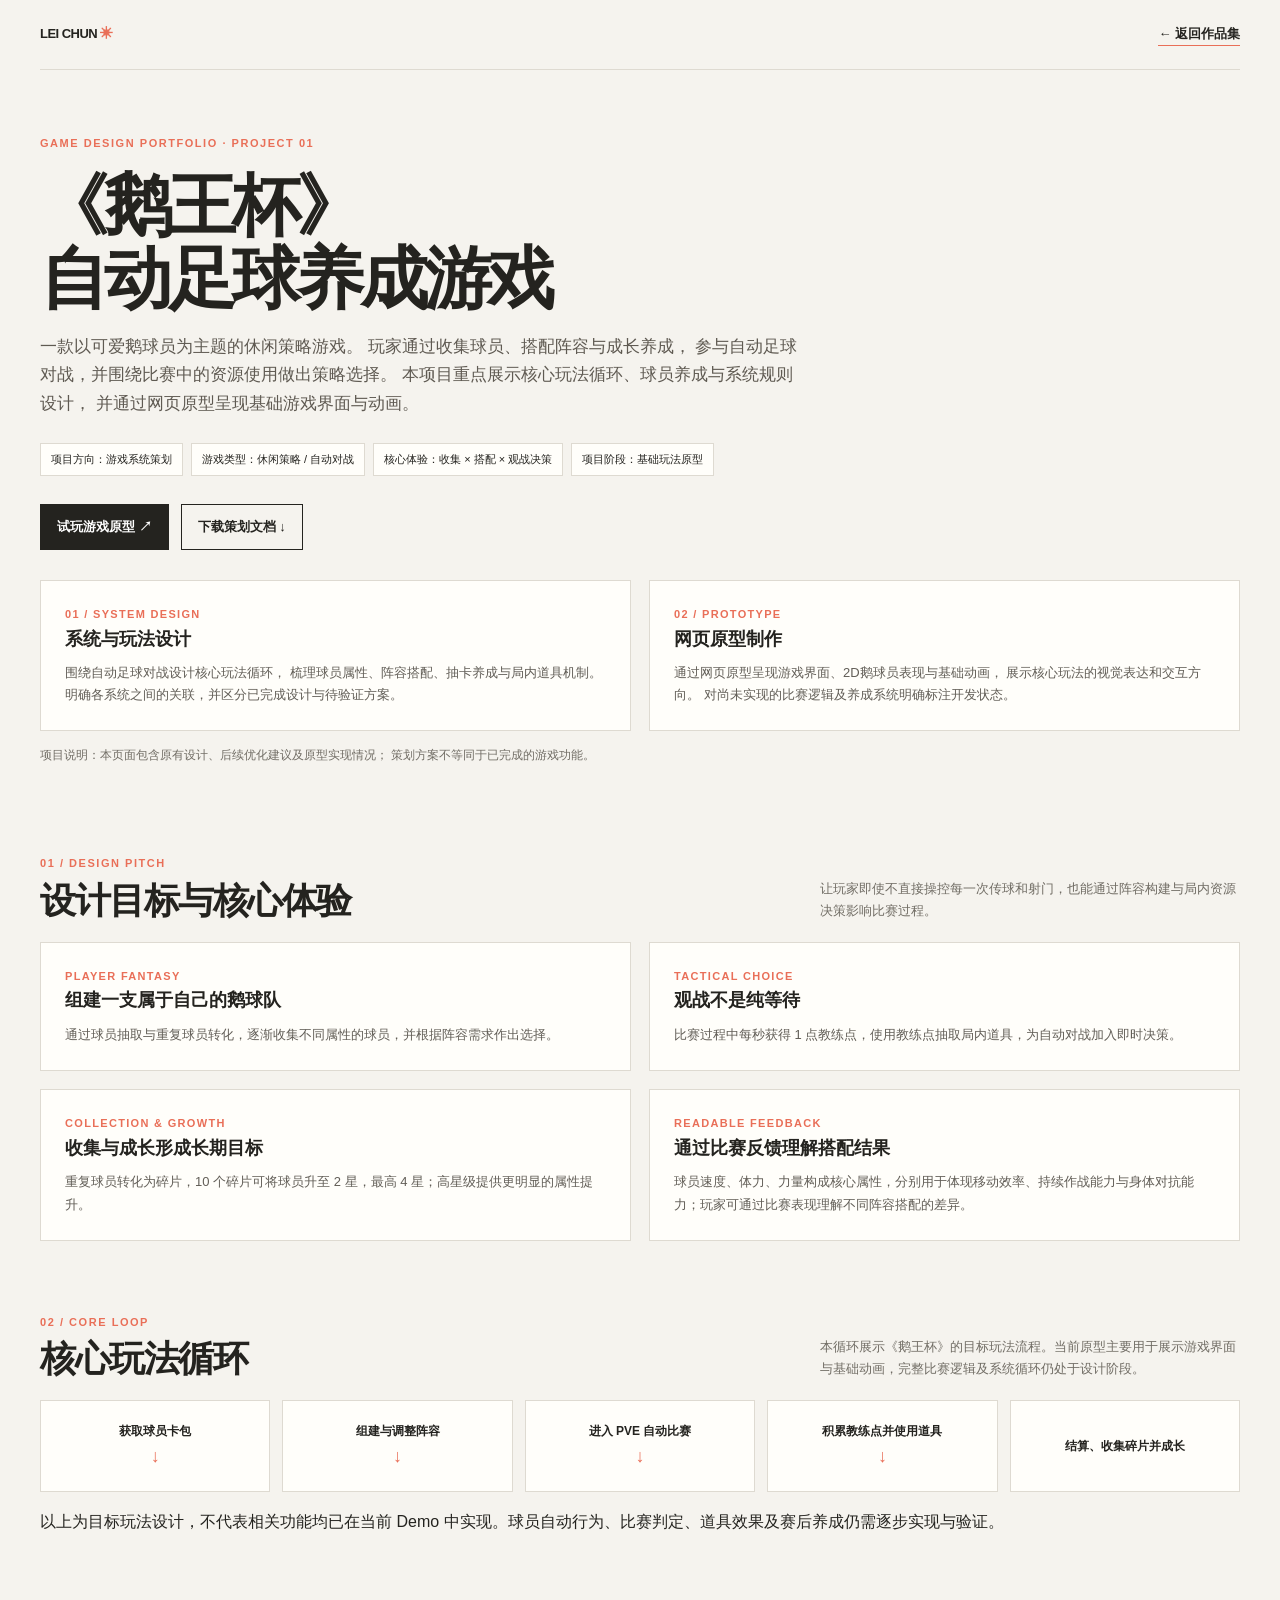
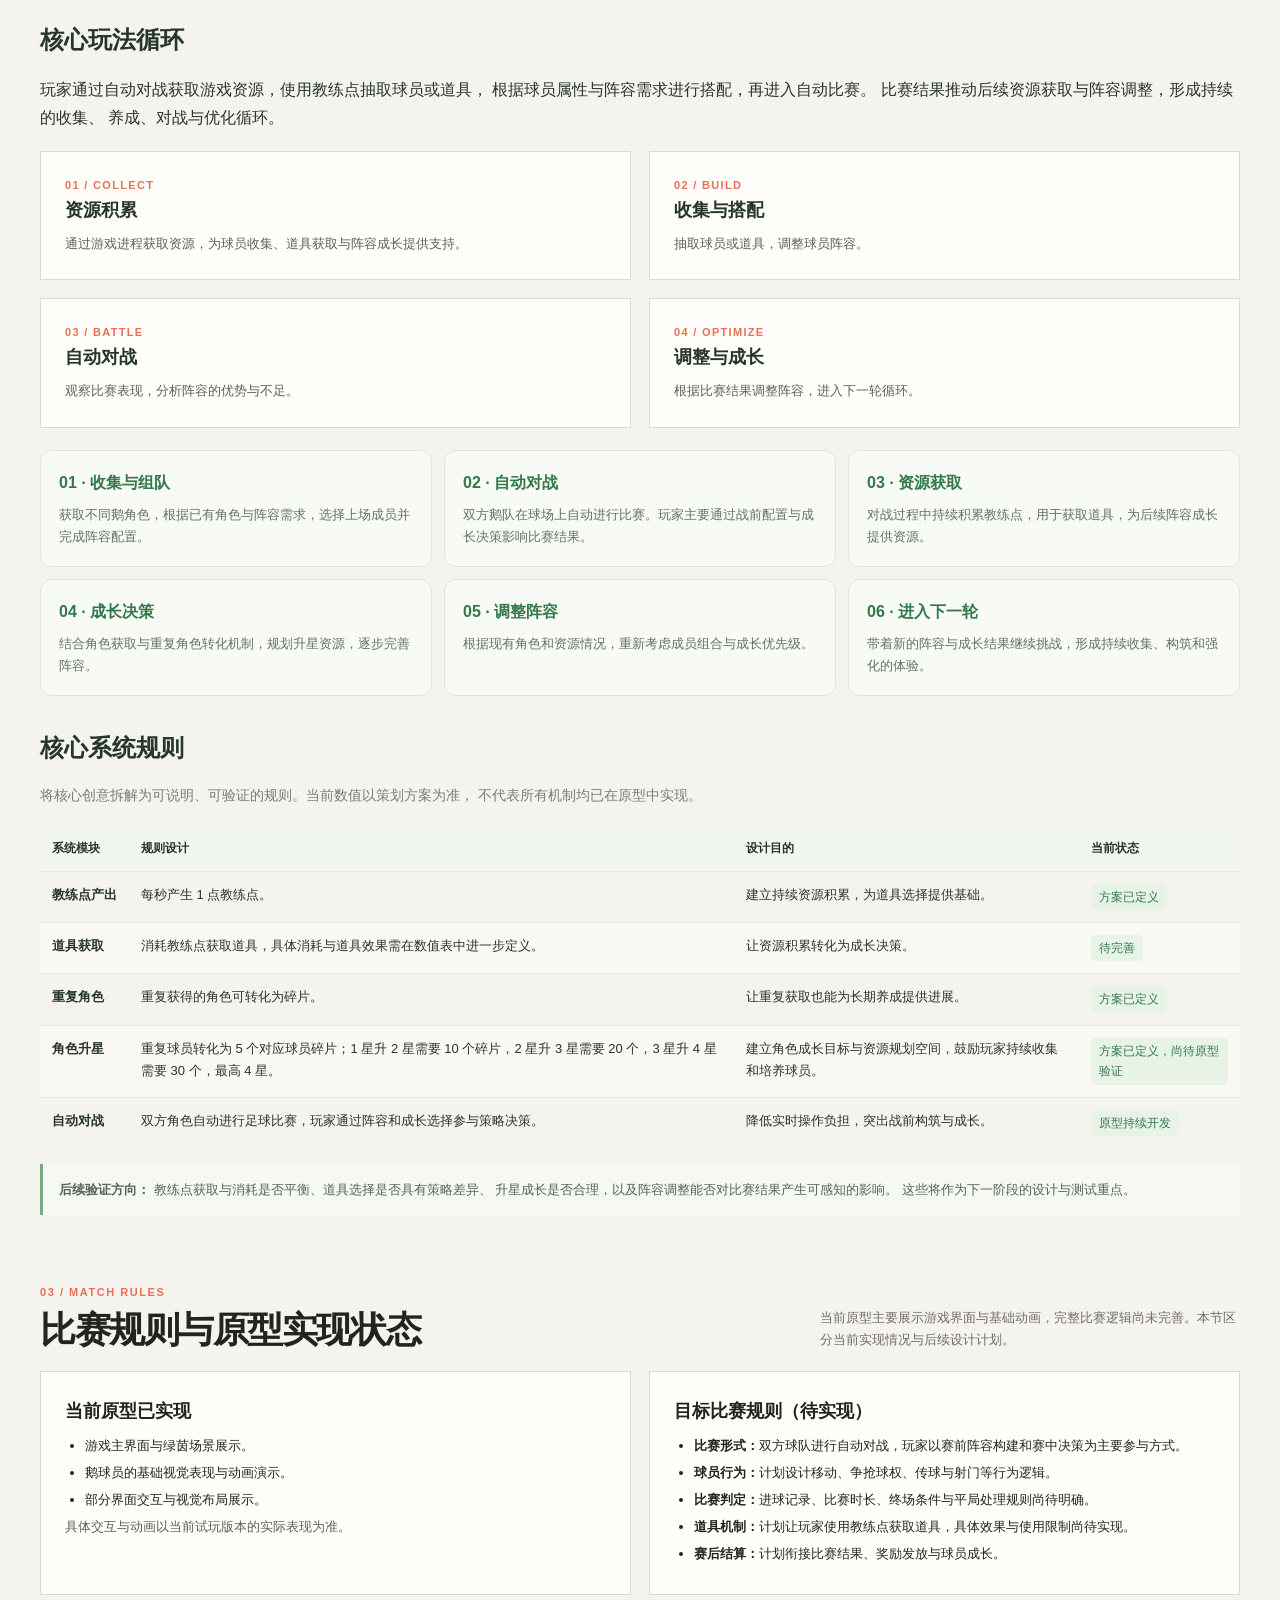
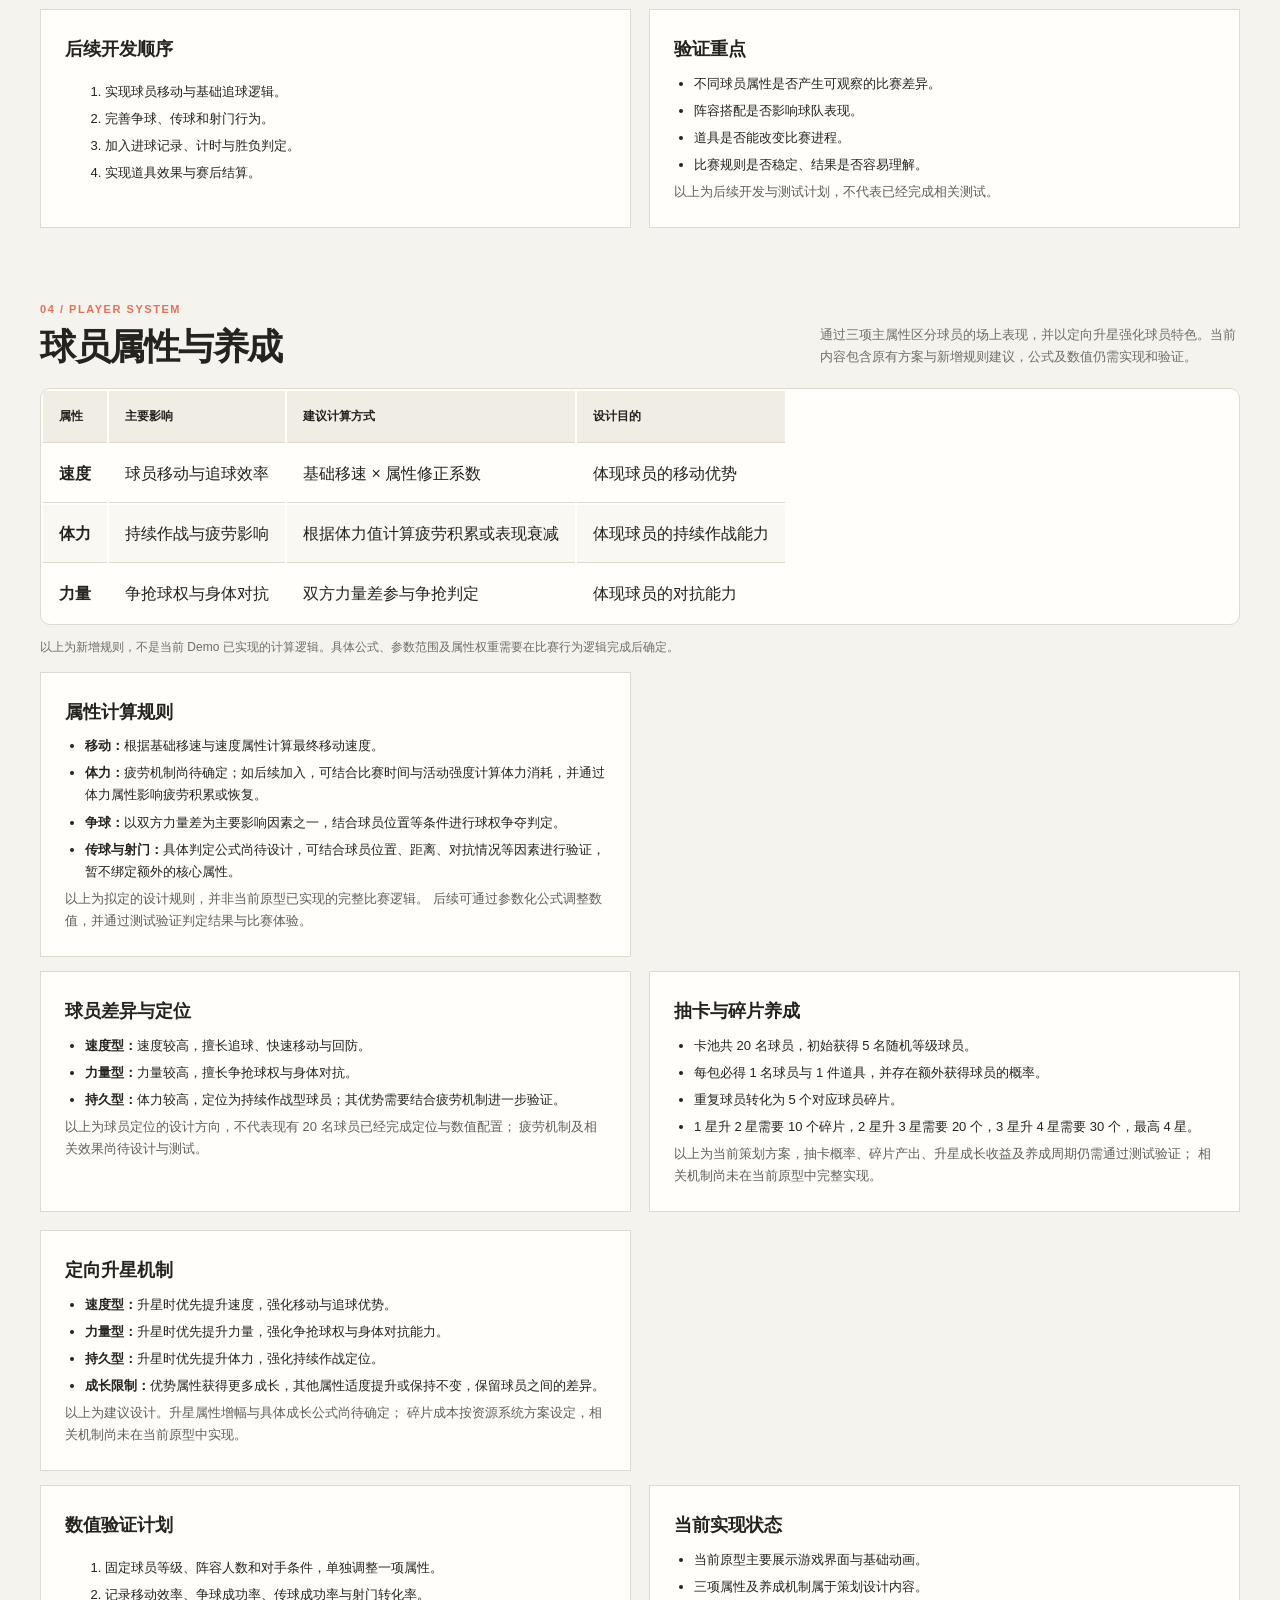
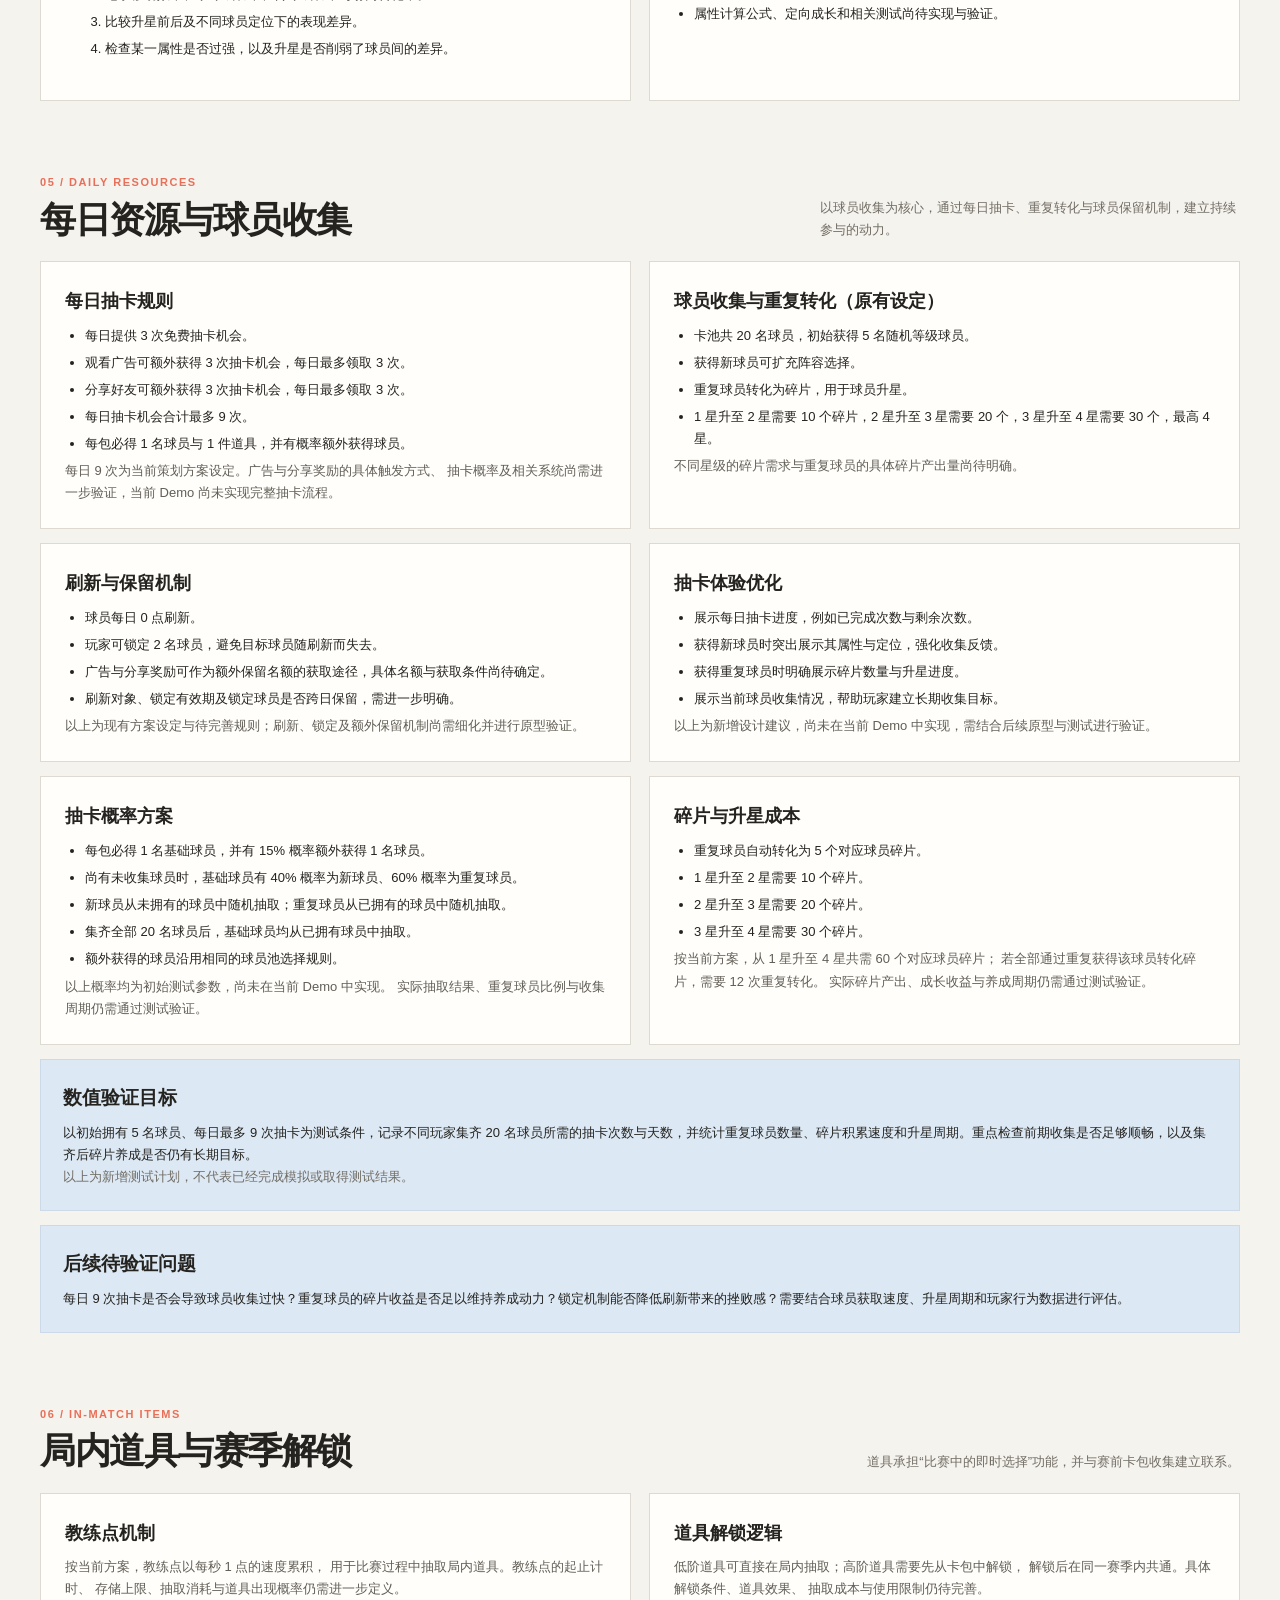
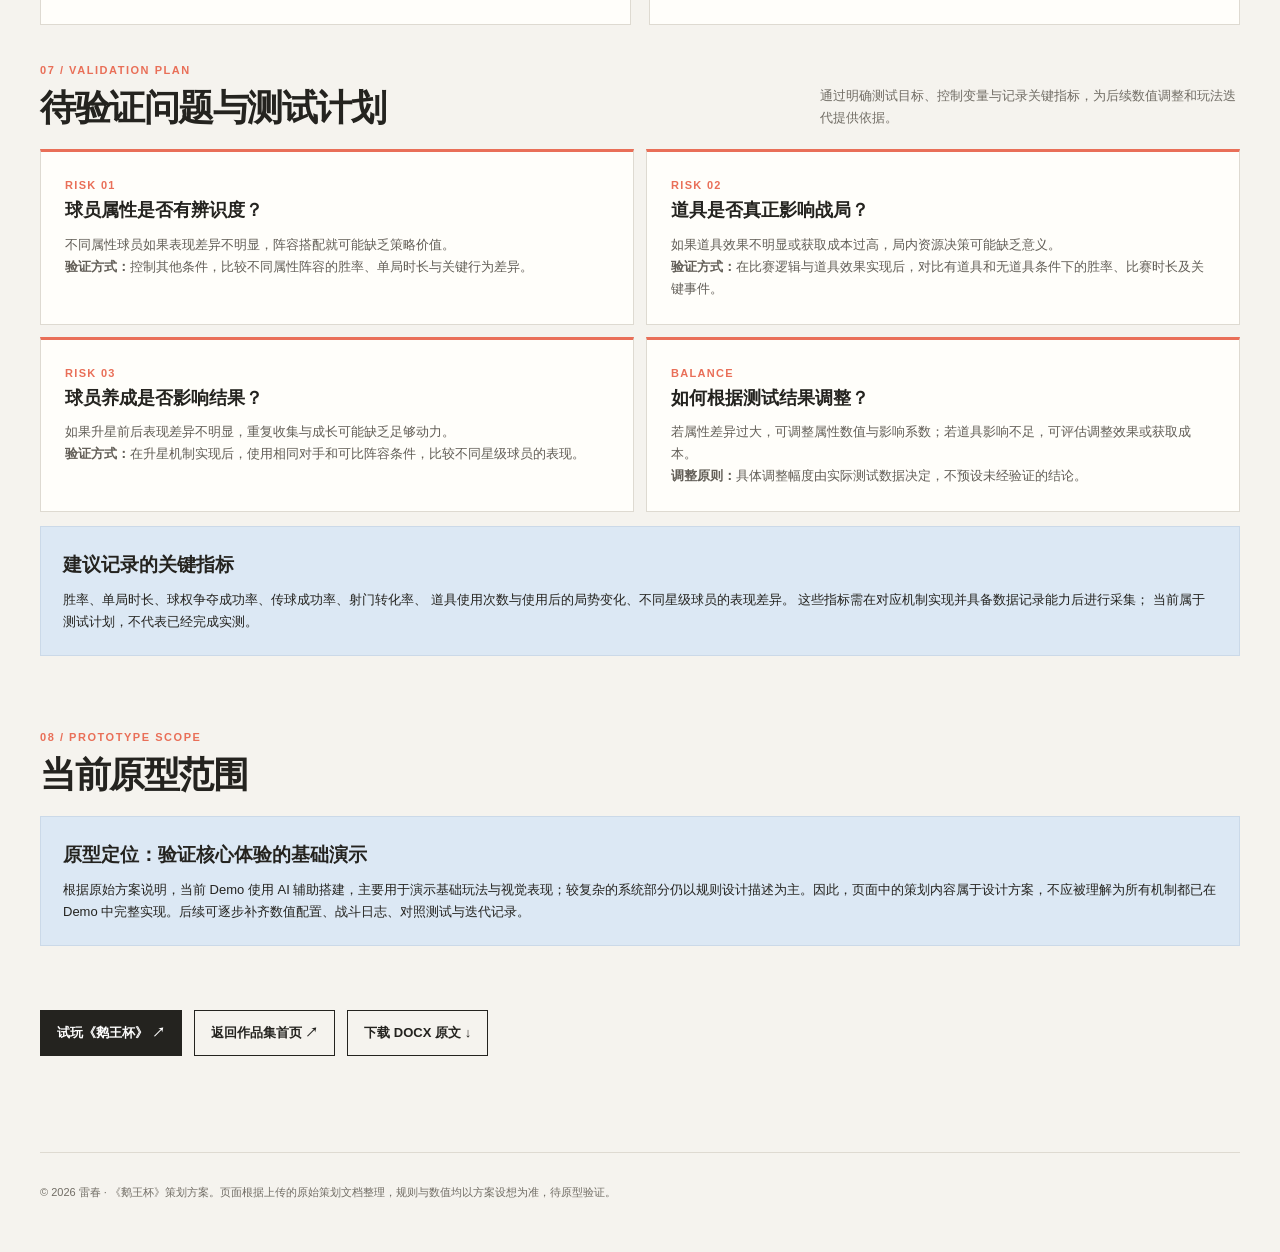
==== commit 85f258d1: "Update goosecup.html" ====
--- a/goosecup.html
+++ b/goosecup.html
@@ -446,47 +446,50 @@
   后续可通过参数化公式调整数值，并通过测试验证判定结果与比赛体验。
 </p>
 
-   <div class="grid" style="margin-top:14px">
-  <article class="card">
-    <h3>球员差异与定位</h3>
-    <ul>
-      <li><b>速度型：</b>速度较高，擅长追球、快速移动与回防。</li>
-      <li><b>力量型：</b>力量较高，擅长争抢球权与身体对抗。</li>
-      <li><b>持久型：</b>体力较高，定位为持续作战型球员；其优势需要结合疲劳机制进一步验证。</li>
-    </ul>
-    <p class="small">
-      以上为球员定位的设计方向，不代表现有 20 名球员已经完成定位与数值配置；
-      疲劳机制及相关效果尚待设计与测试。
-    </p>
-  </article>
-
-  <article class="card">
-    <h3>抽卡与碎片养成</h3>
-    <ul>
-      <li>卡池共 20 名球员，初始获得 5 名随机等级球员。</li>
-      <li>每包必得 1 名球员与 1 件道具，并存在额外获得球员的概率。</li>
-      <li>重复球员转化为 5 个对应球员碎片。</li>
-      <li>1 星升 2 星需要 10 个碎片，2 星升 3 星需要 20 个，3 星升 4 星需要 30 个，最高 4 星。</li>
-    </ul>
-    <p class="small">
-      以上为当前策划方案，抽卡概率、碎片产出、升星成长收益及养成周期仍需通过测试验证；
-      相关机制尚未在当前原型中完整实现。
-    </p>
-   </article>
-
-  <article class="card">
-    <h3>定向升星机制</h3>
-  <ul>
-    <li><b>速度型：</b>升星时优先提升速度，强化移动与追球优势。</li>
-    <li><b>力量型：</b>升星时优先提升力量，强化争抢球权与身体对抗能力。</li>
-    <li><b>持久型：</b>升星时优先提升体力，强化持续作战定位。</li>
-    <li><b>成长限制：</b>优势属性获得更多成长，其他属性适度提升或保持不变，保留球员之间的差异。</li>
-  </ul>
-  <p class="small">
-    以上为建议设计。升星属性增幅与具体成长公式尚待确定；
-    碎片成本按资源系统方案设定，相关机制尚未在当前原型中实现。
-  </p>
-</article>
+    </article>
+  </div>
+
+  <div class="grid" style="margin-top:14px">
+    <article class="card">
+      <h3>球员差异与定位</h3>
+      <ul>
+        <li><b>速度型：</b>速度较高，擅长追球、快速移动与回防。</li>
+        <li><b>力量型：</b>力量较高，擅长争抢球权与身体对抗。</li>
+        <li><b>持久型：</b>体力较高，定位为持续作战型球员；其优势需要结合疲劳机制进一步验证。</li>
+      </ul>
+      <p class="small">
+        以上为球员定位的设计方向，不代表现有 20 名球员已经完成定位与数值配置；
+        疲劳机制及相关效果尚待设计与测试。
+      </p>
+    </article>
+
+    <article class="card">
+      <h3>抽卡与碎片养成</h3>
+      <ul>
+        <li>卡池共 20 名球员，初始获得 5 名随机等级球员。</li>
+        <li>每包必得 1 名球员与 1 件道具，并存在额外获得球员的概率。</li>
+        <li>重复球员转化为 5 个对应球员碎片。</li>
+        <li>1 星升 2 星需要 10 个碎片，2 星升 3 星需要 20 个，3 星升 4 星需要 30 个，最高 4 星。</li>
+      </ul>
+      <p class="small">
+        以上为当前策划方案，抽卡概率、碎片产出、升星成长收益及养成周期仍需通过测试验证；
+        相关机制尚未在当前原型中完整实现。
+      </p>
+    </article>
+
+    <article class="card">
+      <h3>定向升星机制</h3>
+      <ul>
+        <li><b>速度型：</b>升星时优先提升速度，强化移动与追球优势。</li>
+        <li><b>力量型：</b>升星时优先提升力量，强化争抢球权与身体对抗能力。</li>
+        <li><b>持久型：</b>升星时优先提升体力，强化持续作战定位。</li>
+        <li><b>成长限制：</b>优势属性获得更多成长，其他属性适度提升或保持不变，保留球员之间的差异。</li>
+      </ul>
+      <p class="small">
+        以上为建议设计。升星属性增幅与具体成长公式尚待确定；
+        碎片成本按资源系统方案设定，相关机制尚未在当前原型中实现。
+      </p>
+    </article>
   </div>
 
   <div class="grid" style="margin-top:14px">
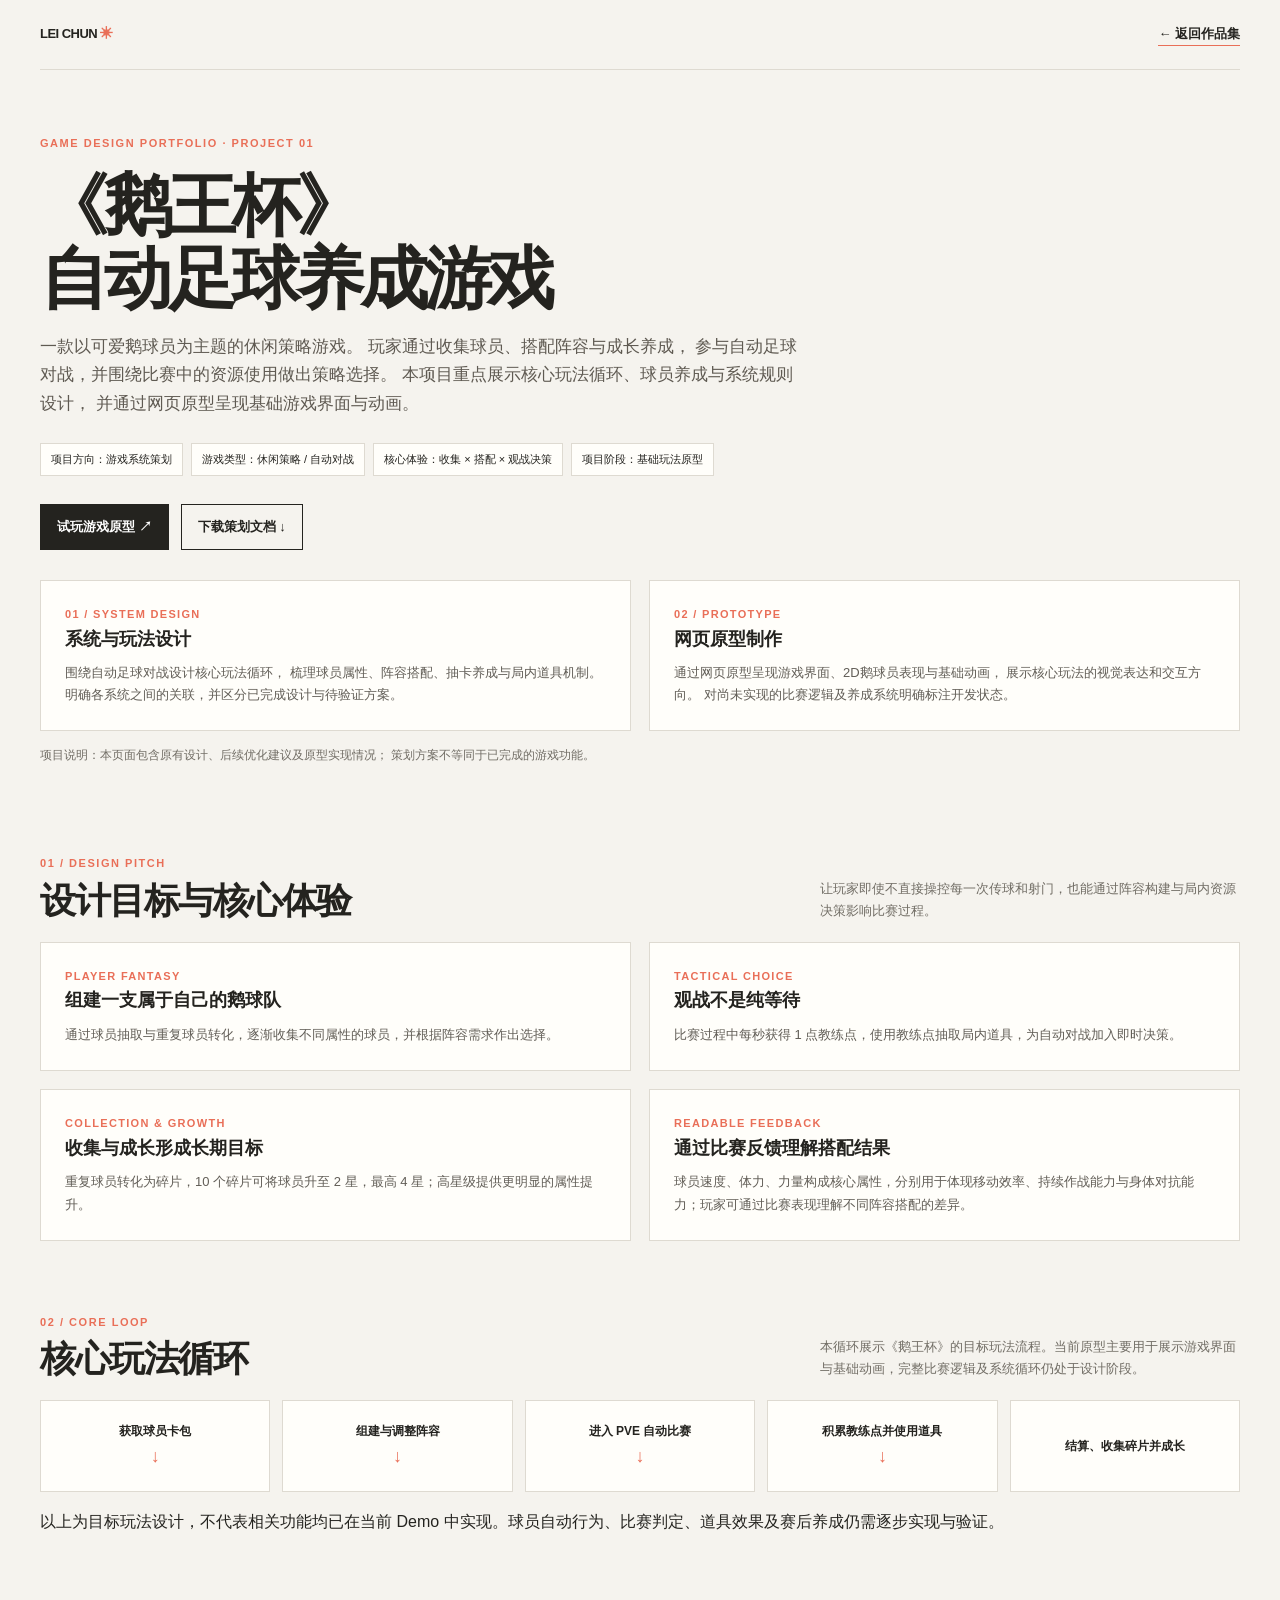
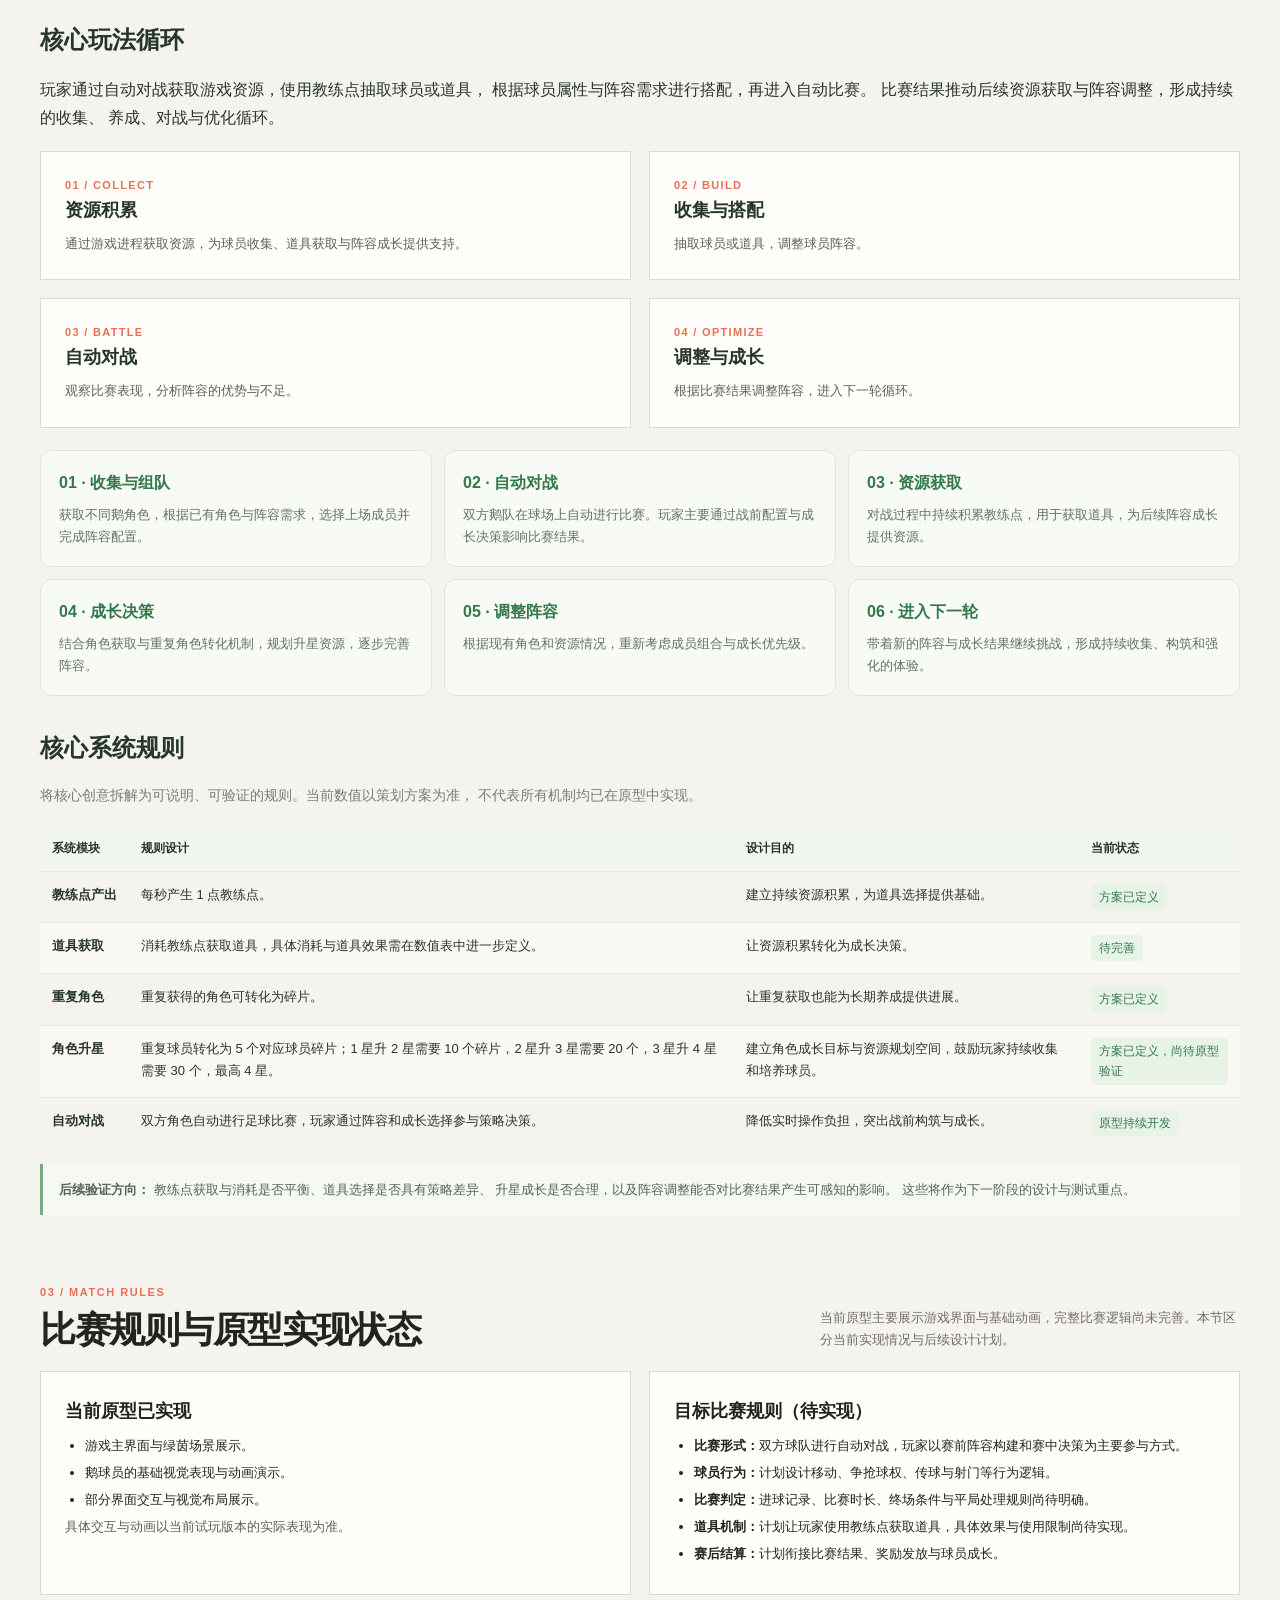
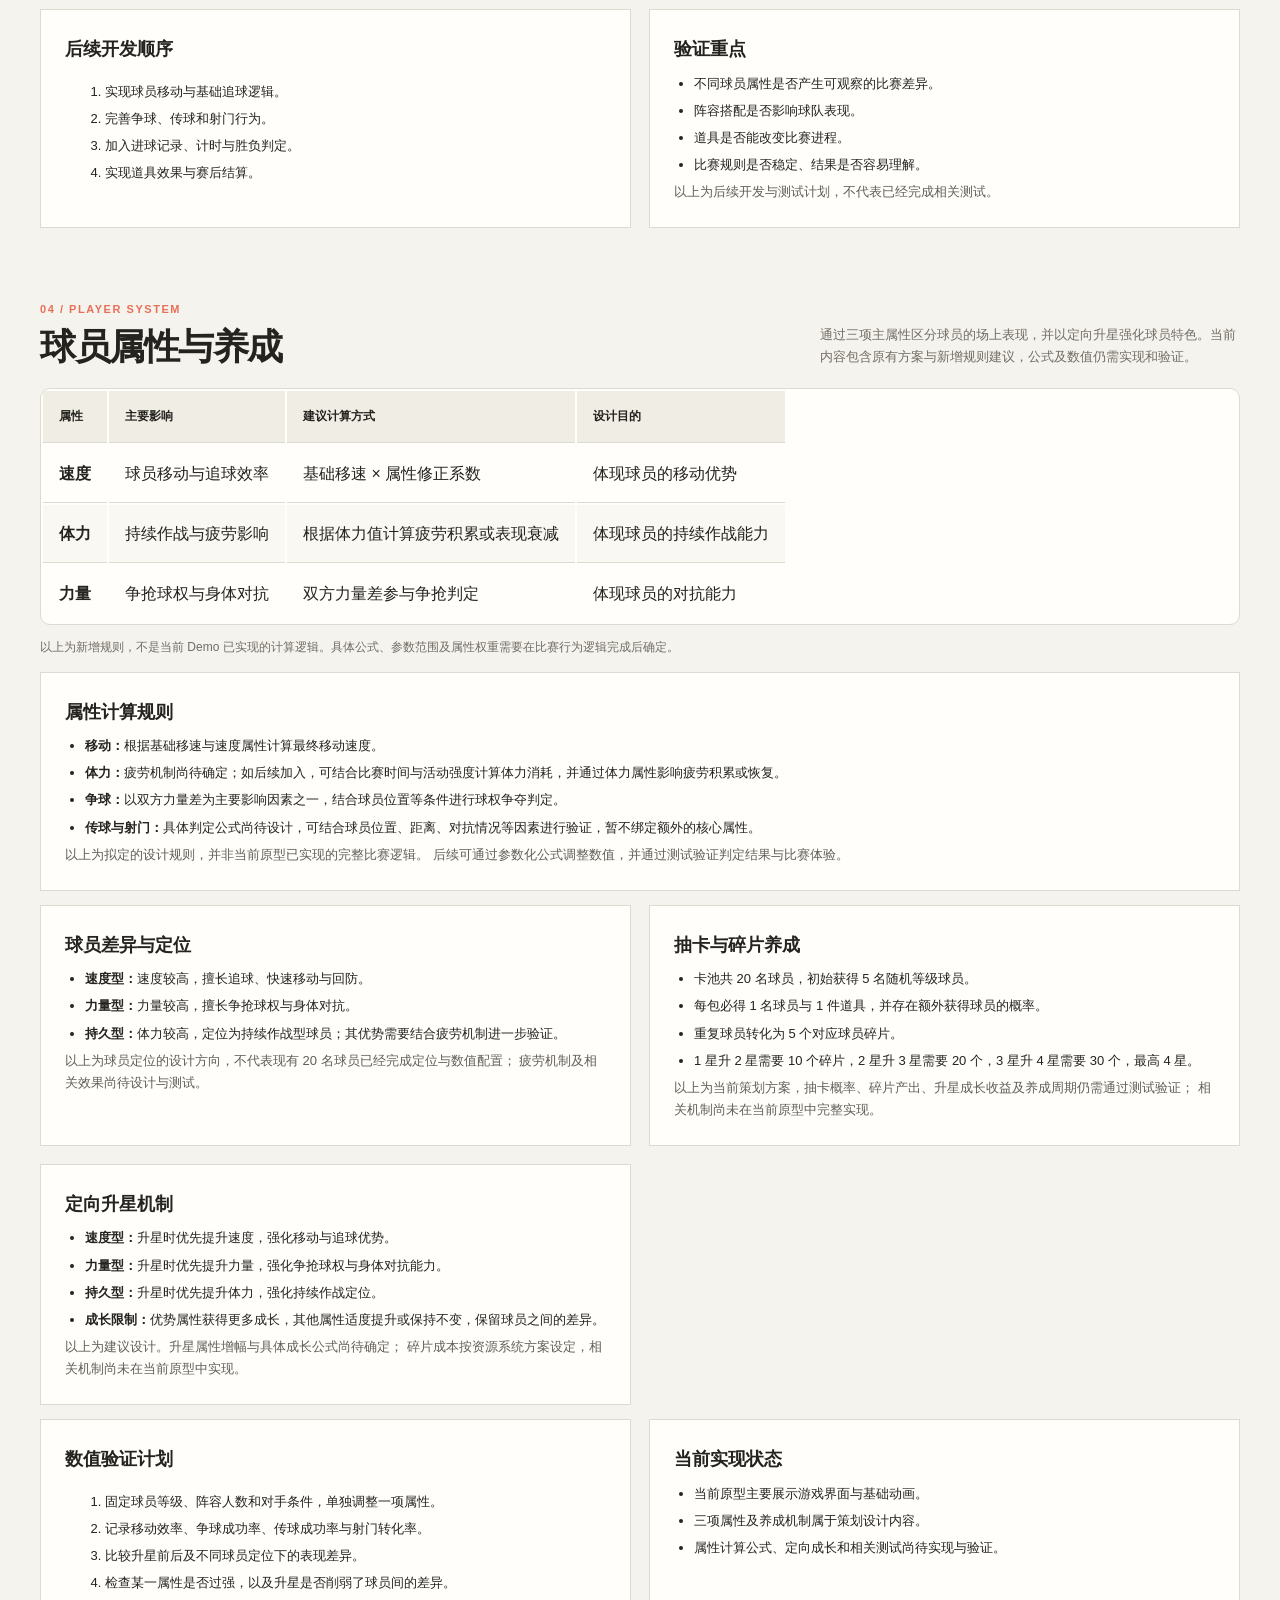
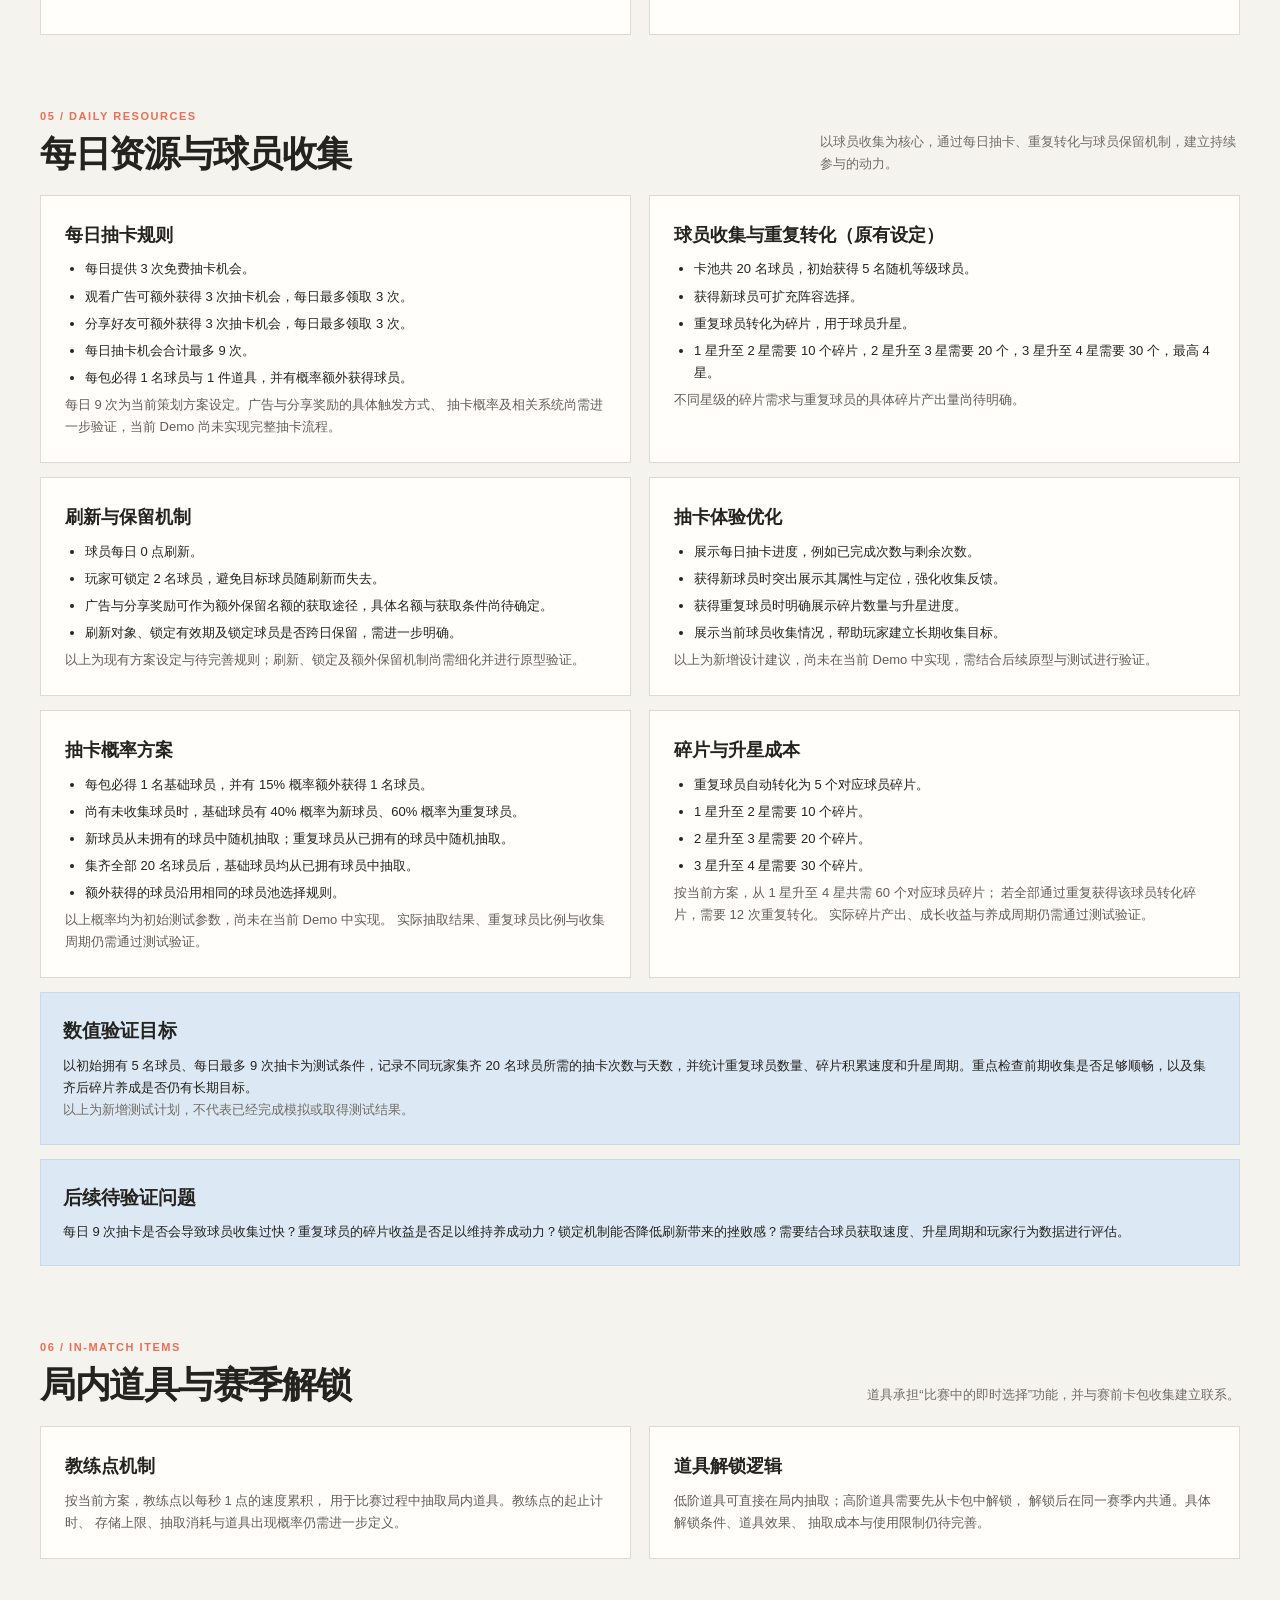
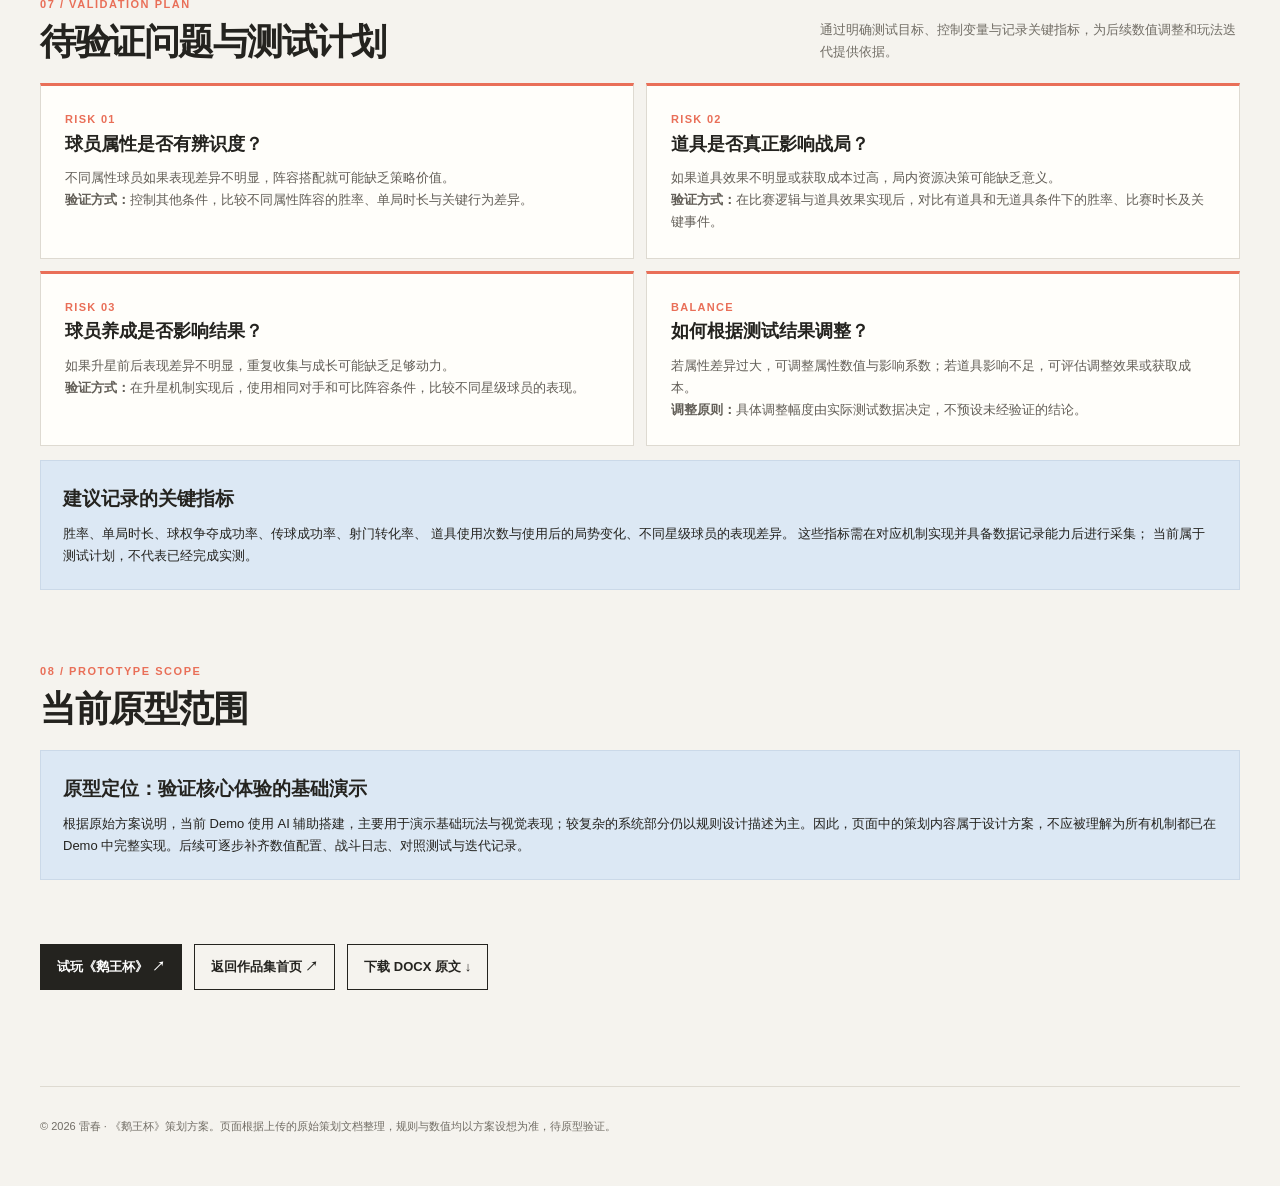
==== commit ab9e8a10: "Update goosecup.html" ====
--- a/goosecup.html
+++ b/goosecup.html
@@ -433,8 +433,8 @@
   </p>
 
   <div class="grid" style="margin-top:14px">
-    <article class="card">
-      <h3>属性计算规则</h3>
+  <article class="card" style="grid-column:1 / -1">
+    <h3>属性计算规则</h3>
 <ul>
   <li><b>移动：</b>根据基础移速与速度属性计算最终移动速度。</li>
   <li><b>体力：</b>疲劳机制尚待确定；如后续加入，可结合比赛时间与活动强度计算体力消耗，并通过体力属性影响疲劳积累或恢复。</li>
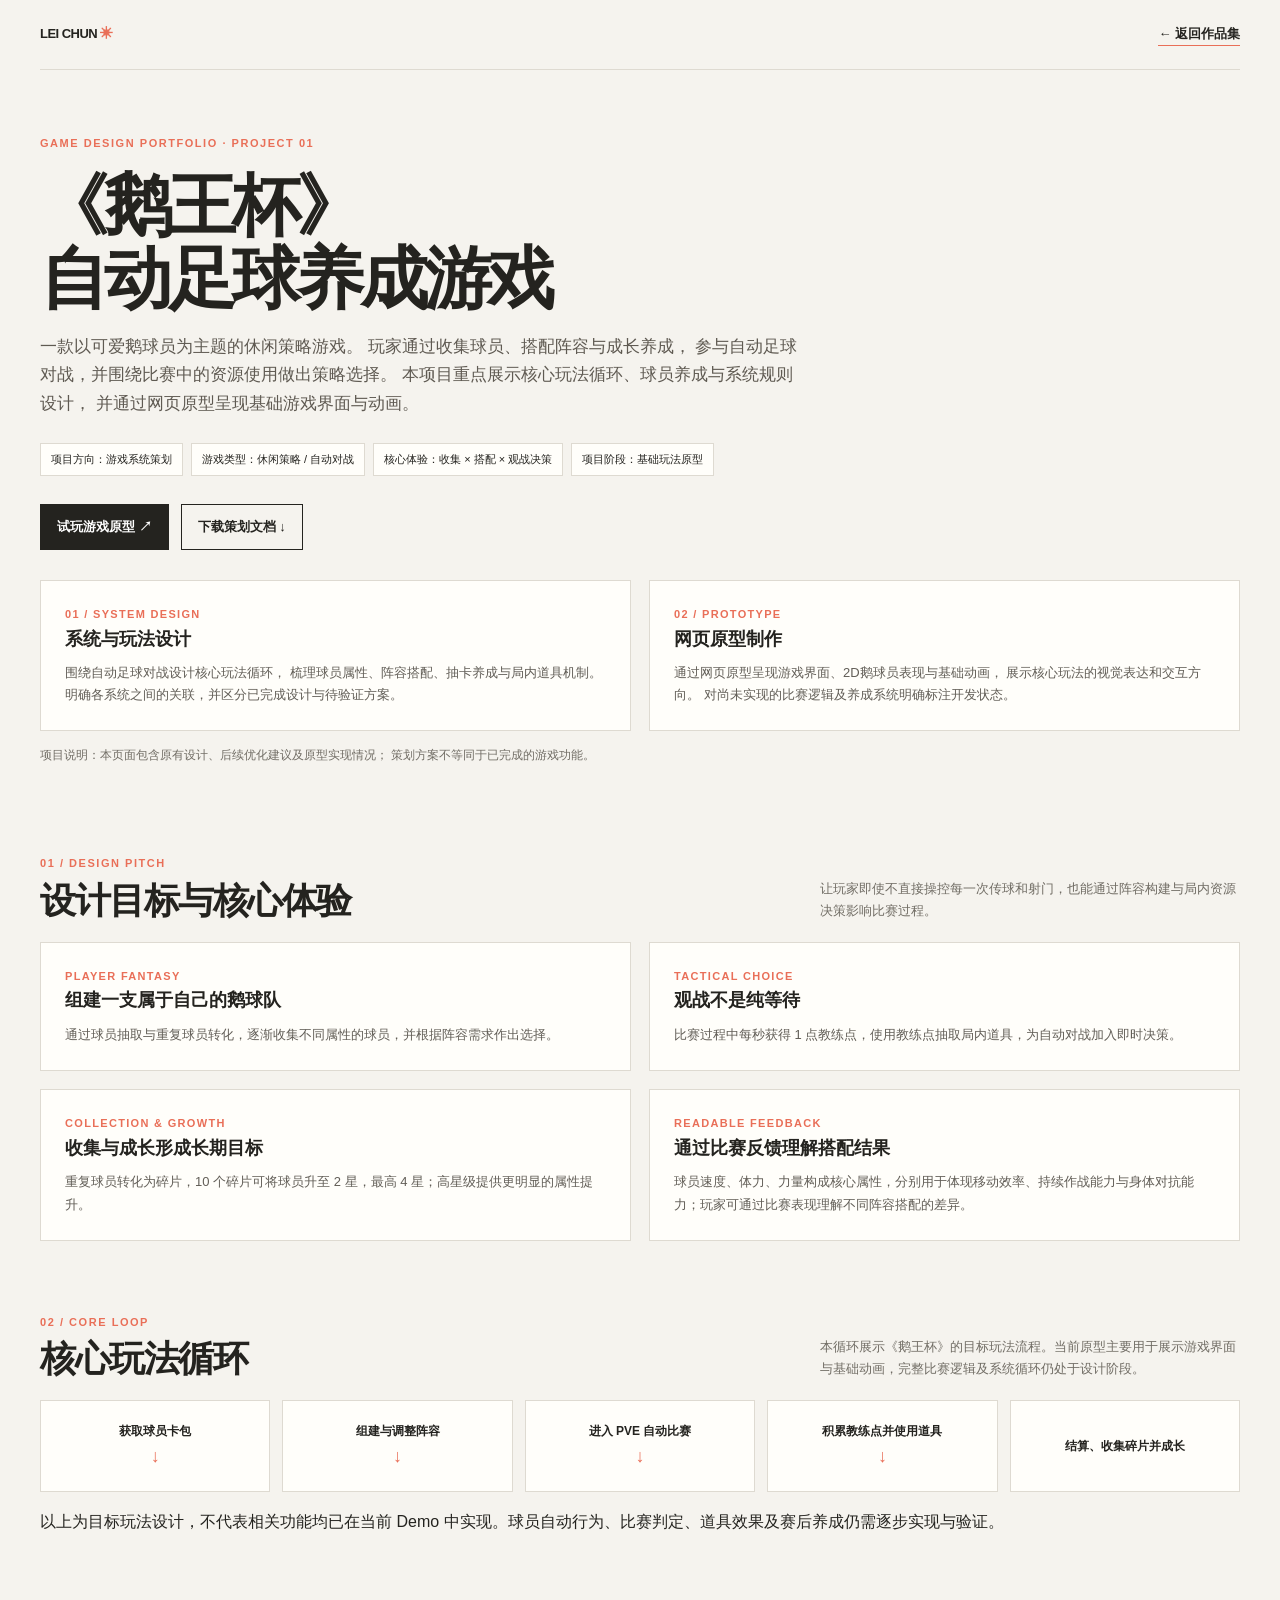
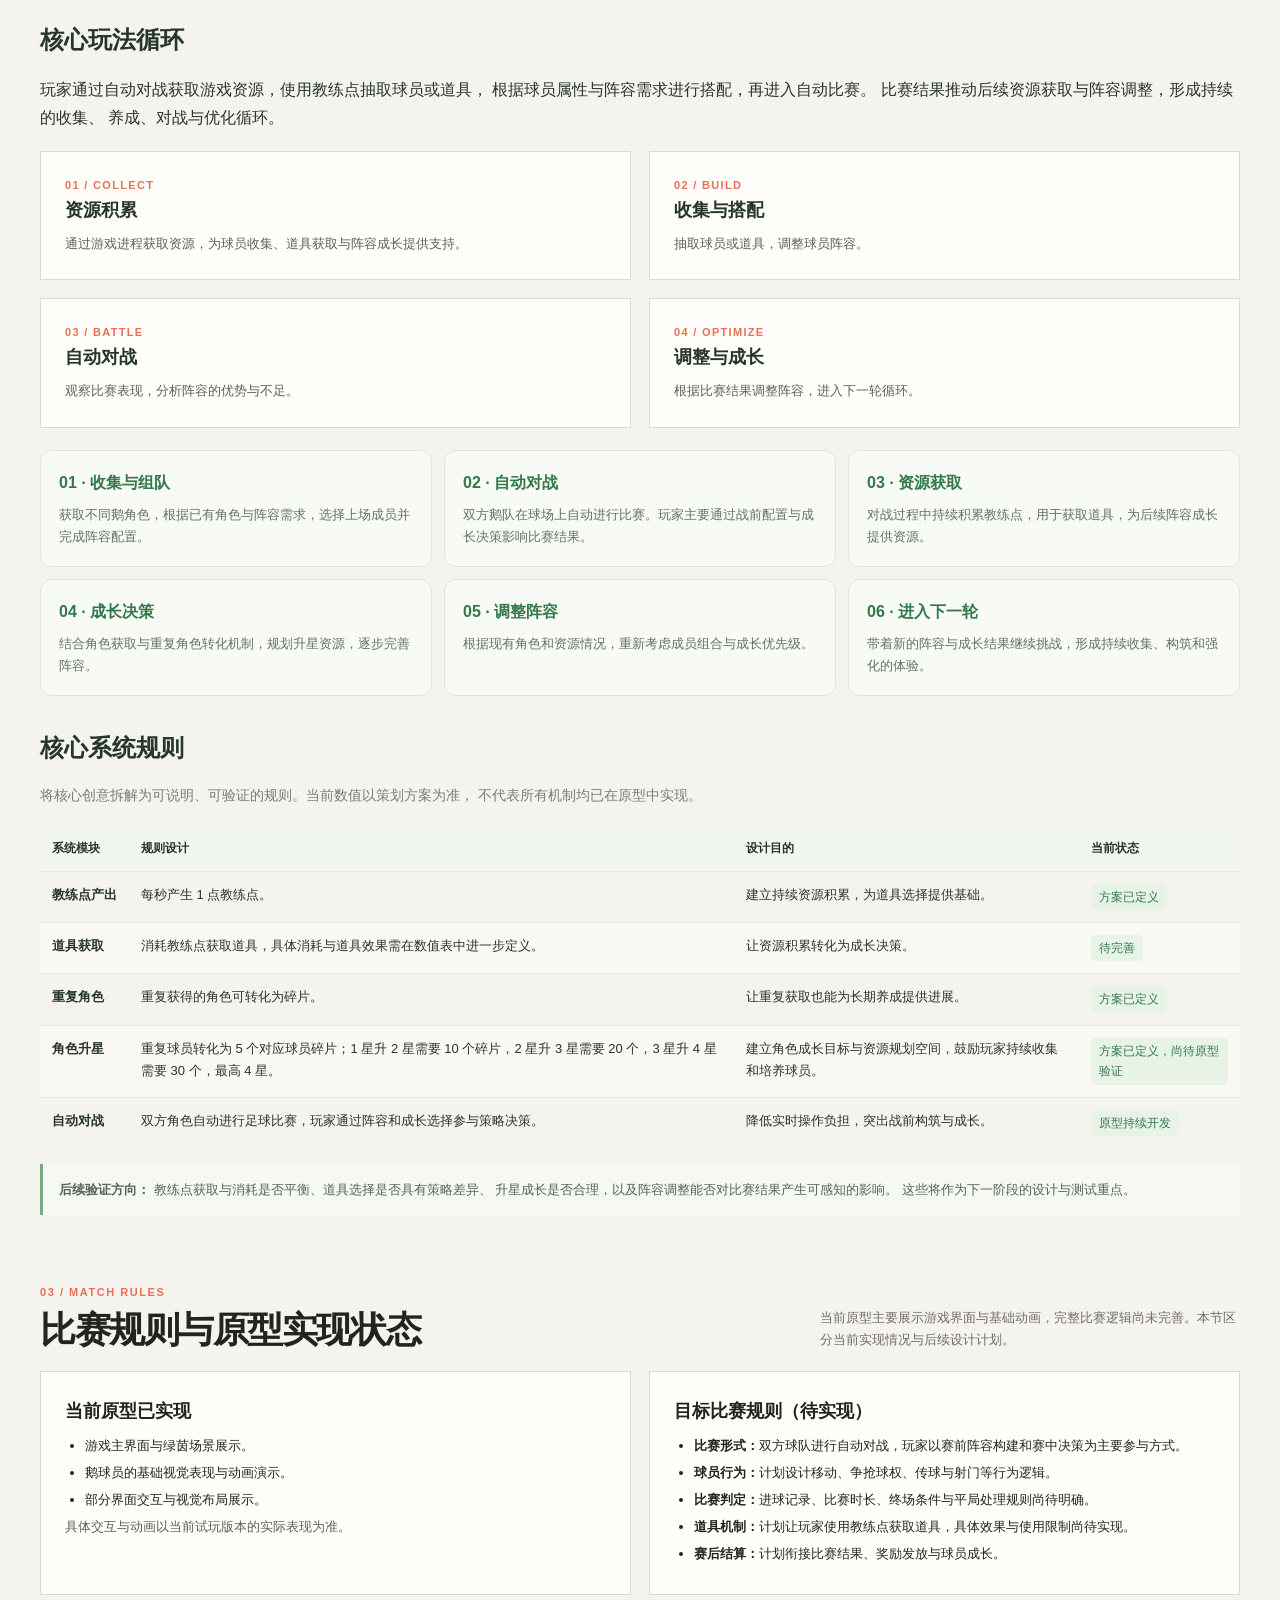
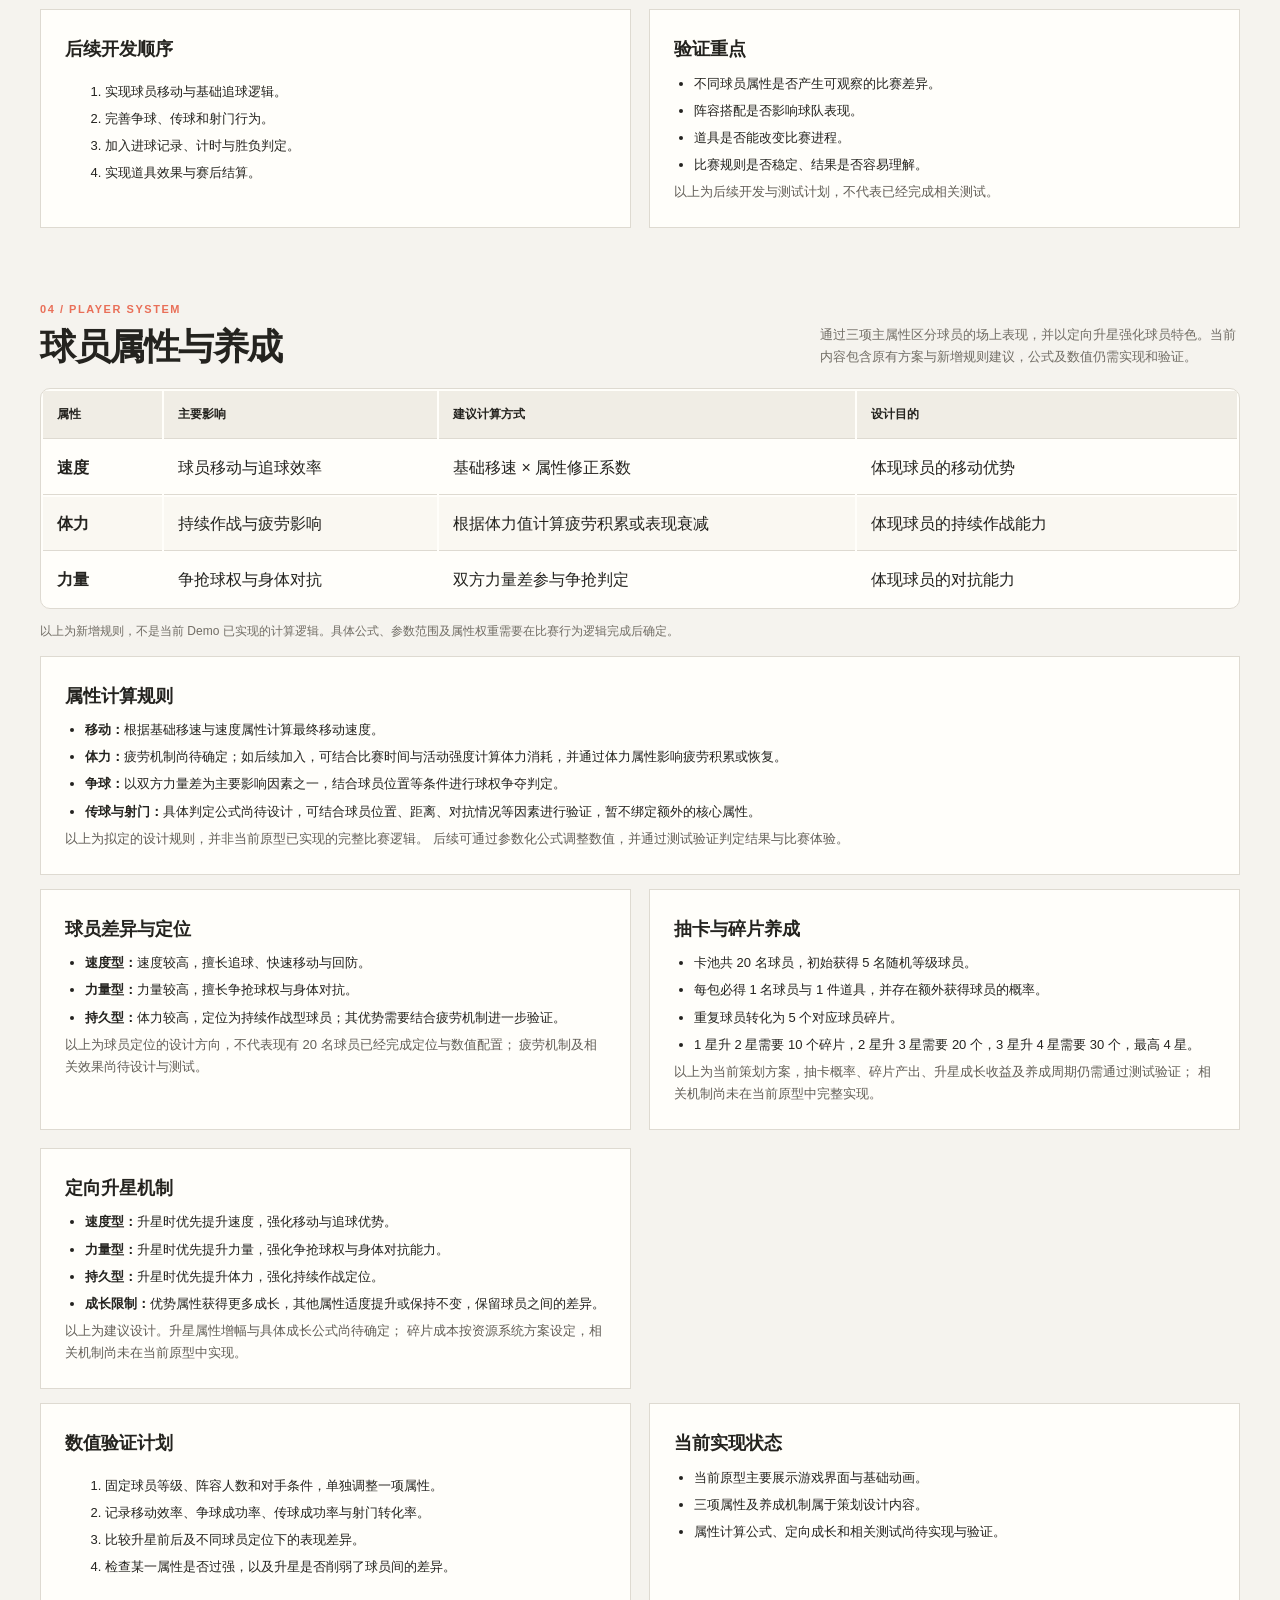
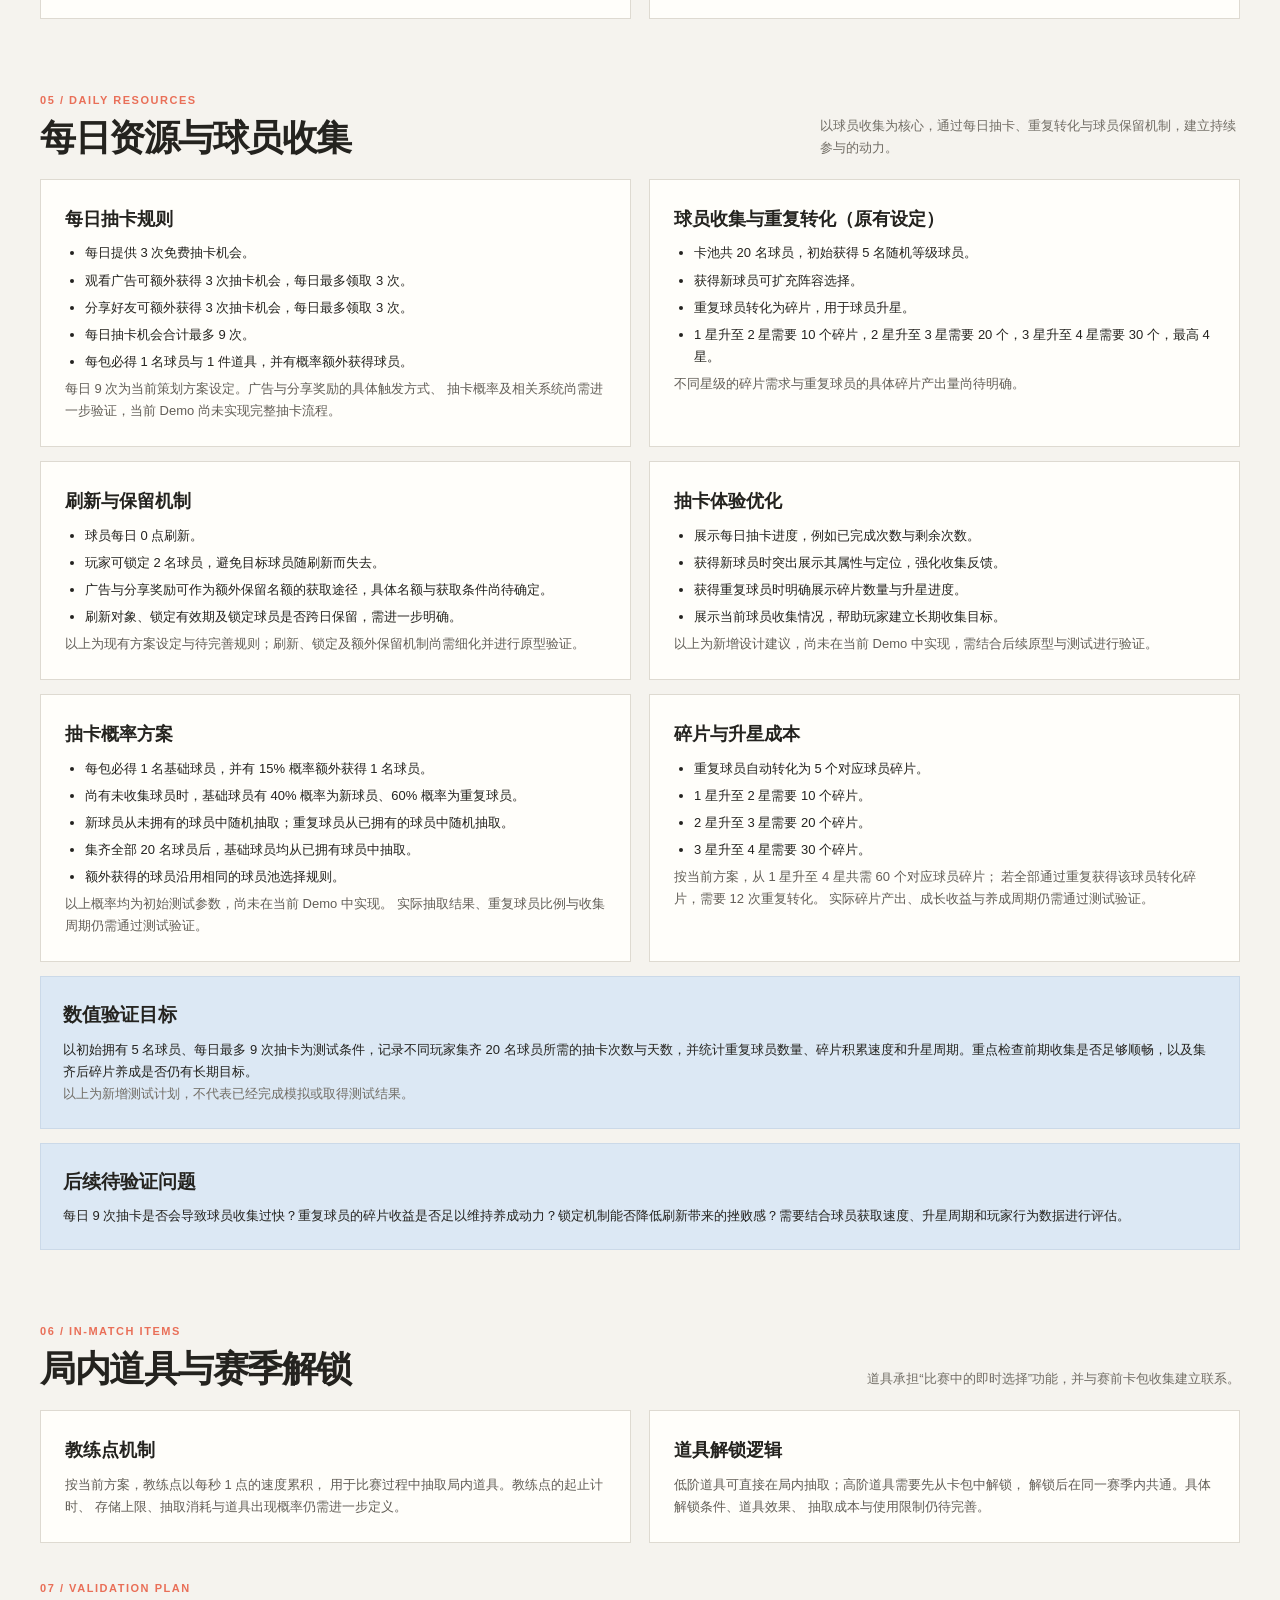
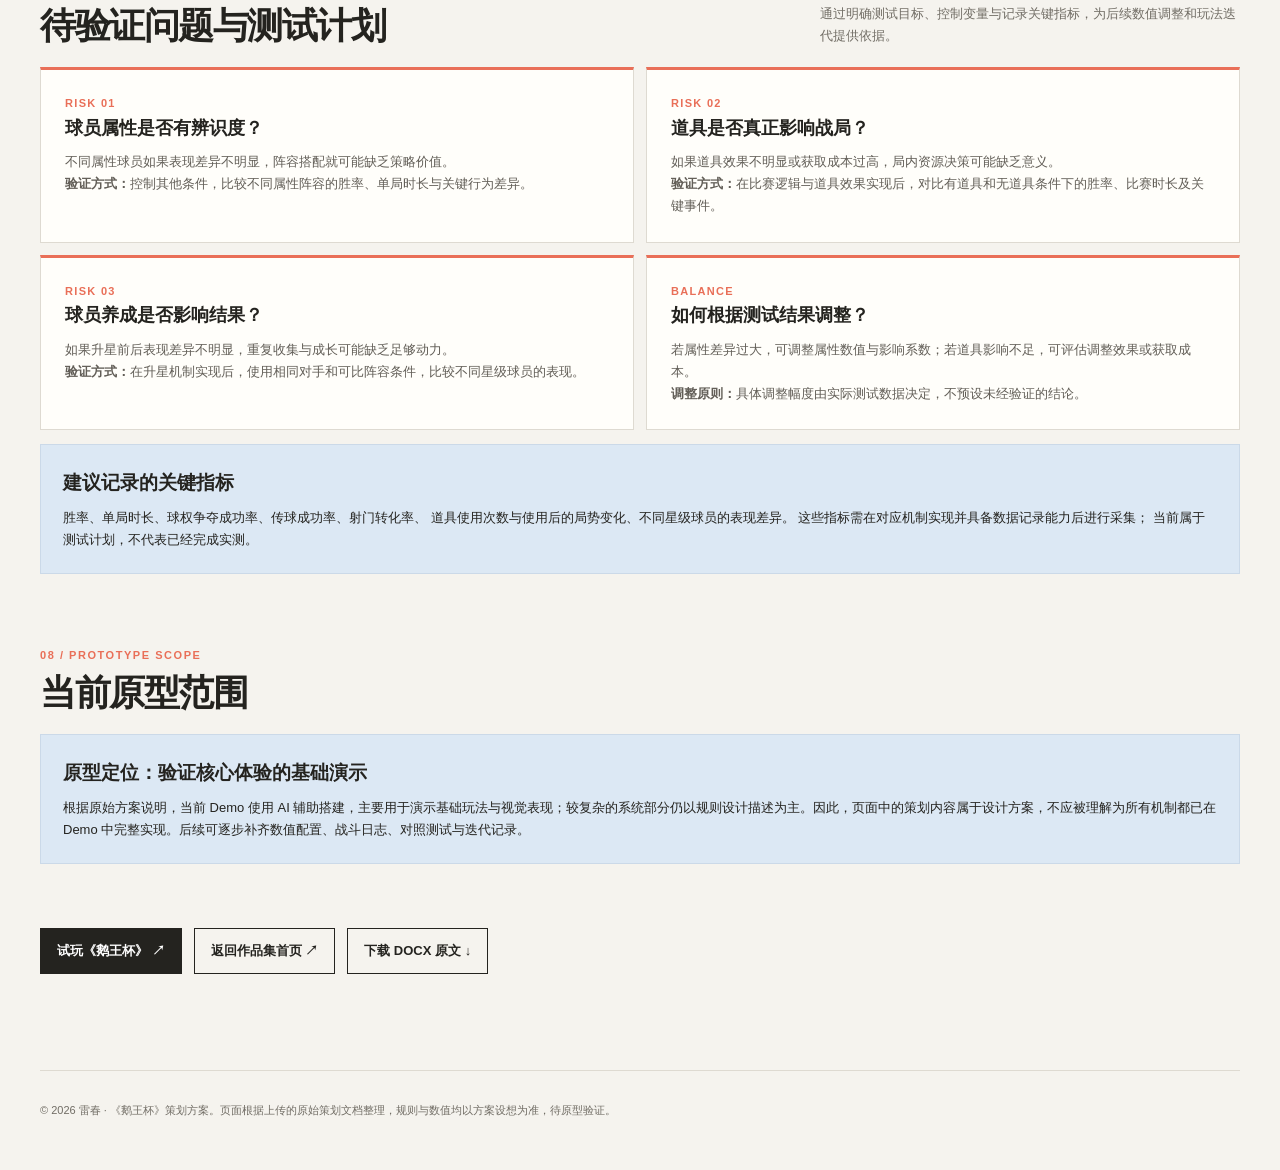
==== commit b467c4b9: "Update goosecup.html" ====
--- a/goosecup.html
+++ b/goosecup.html
@@ -37,7 +37,37 @@
   border-bottom:1px solid var(--line);
   vertical-align:top;
 }
-
+/* 球员属性表格列宽 */
+.section .table-wrap table{
+  width:100%;
+  table-layout:fixed;
+}
+
+.section .table-wrap th:nth-child(1),
+.section .table-wrap td:nth-child(1){
+  width:10%;
+}
+
+.section .table-wrap th:nth-child(2),
+.section .table-wrap td:nth-child(2){
+  width:23%;
+}
+
+.section .table-wrap th:nth-child(3),
+.section .table-wrap td:nth-child(3){
+  width:35%;
+}
+
+.section .table-wrap th:nth-child(4),
+.section .table-wrap td:nth-child(4){
+  width:32%;
+}
+
+.section .table-wrap th,
+.section .table-wrap td{
+  padding:13px 14px;
+  overflow-wrap:anywhere;
+}
 tbody tr:nth-child(even){background:#faf8f2}
 tbody td:first-child{white-space:nowrap;font-weight:700}th{background:#f0ede5;font-size:12px}tr:last-child td{border-bottom:0}.callout{background:var(--blue);padding:22px;border:1px solid #cbd9e8}.callout h3{margin:0 0 8px}.callout p{margin:0;font-size:13px}.risk{display:grid;grid-template-columns:1fr 1fr;gap:12px}.risk .card{border-top:3px solid var(--accent)}.foot{padding:30px 0 50px;border-top:1px solid var(--line);color:var(--muted);font-size:11px;margin-top:30px}.small{font-size:12px;color:var(--muted)}ul{padding-left:20px;margin:8px 0 0}li{margin:5px 0;font-size:13px}@media(max-width:680px){.grid,.risk{grid-template-columns:1fr}.loop{grid-template-columns:1fr}.step{min-height:54px}.step:not(:last-child):after{content:'↓'}.head{display:block}.head p{margin-top:10px}.hero{padding-top:44px}}
 </style></head><body><div class="wrap">
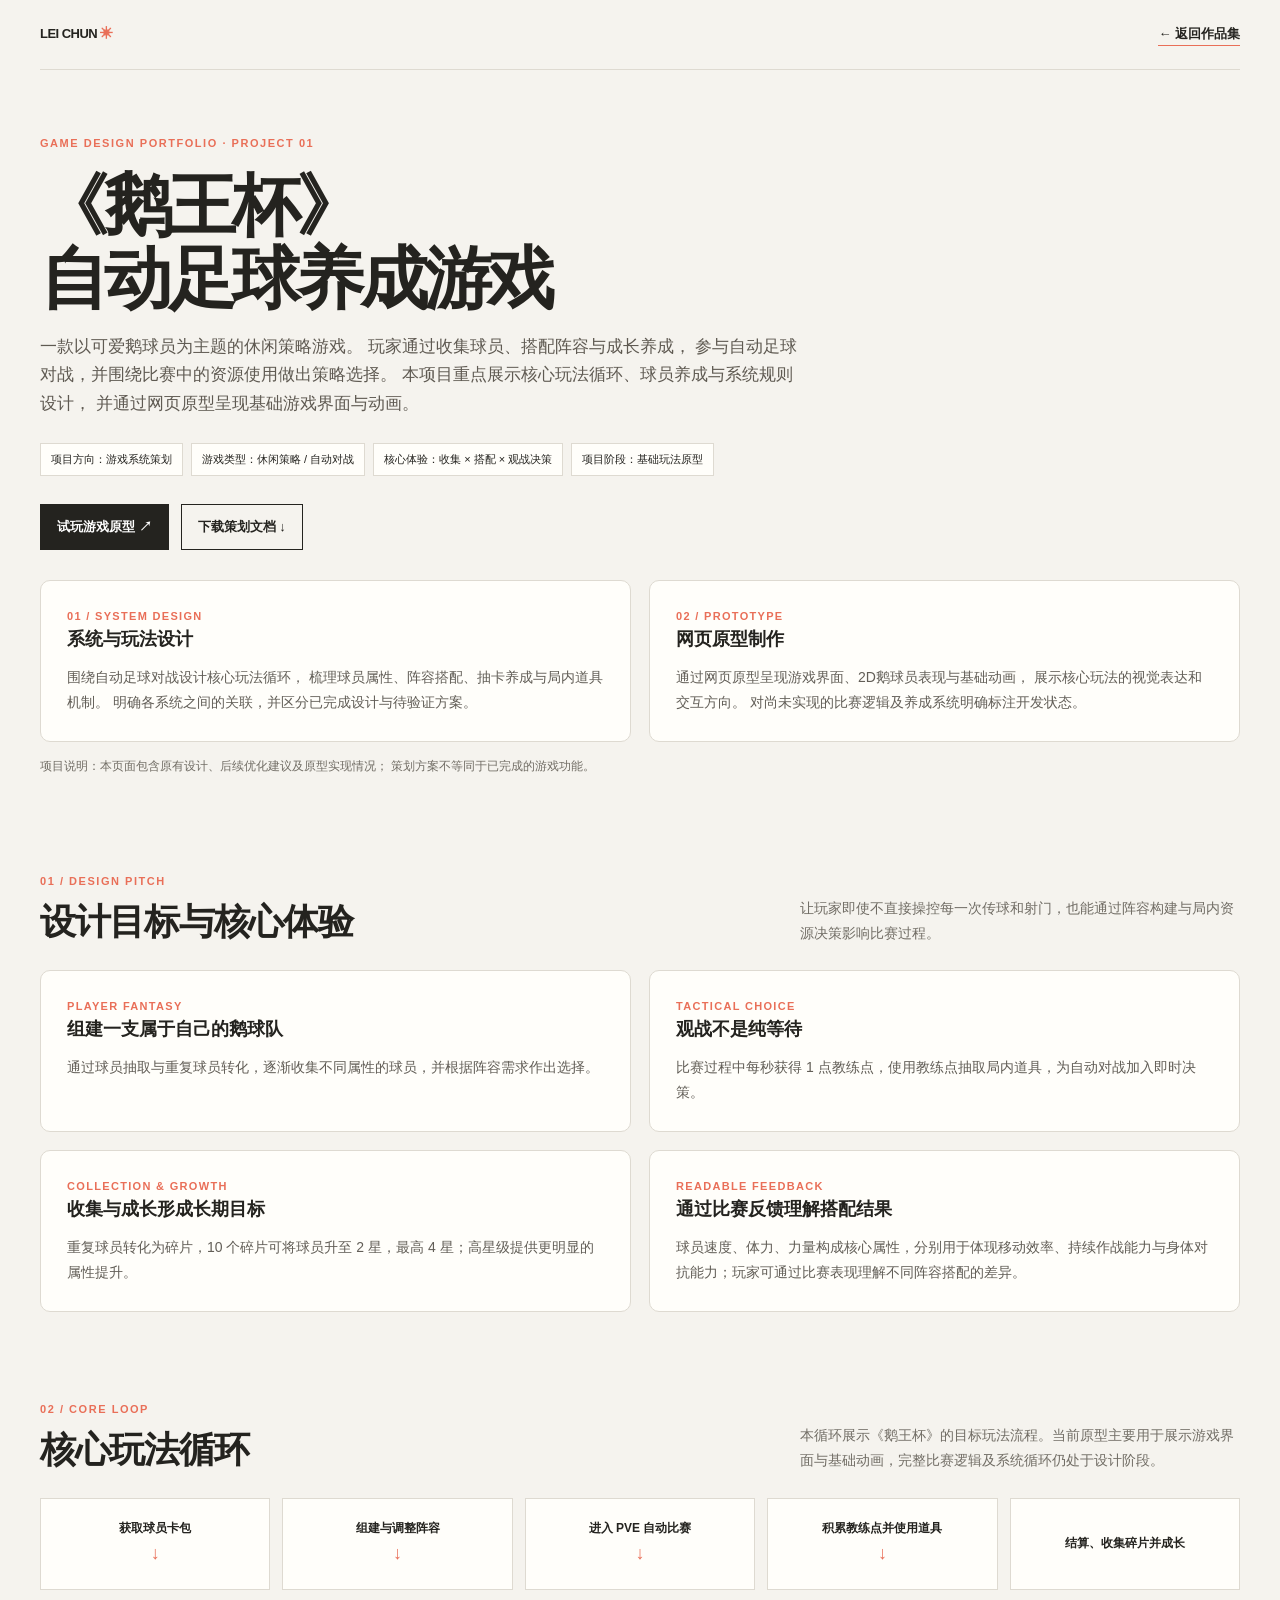
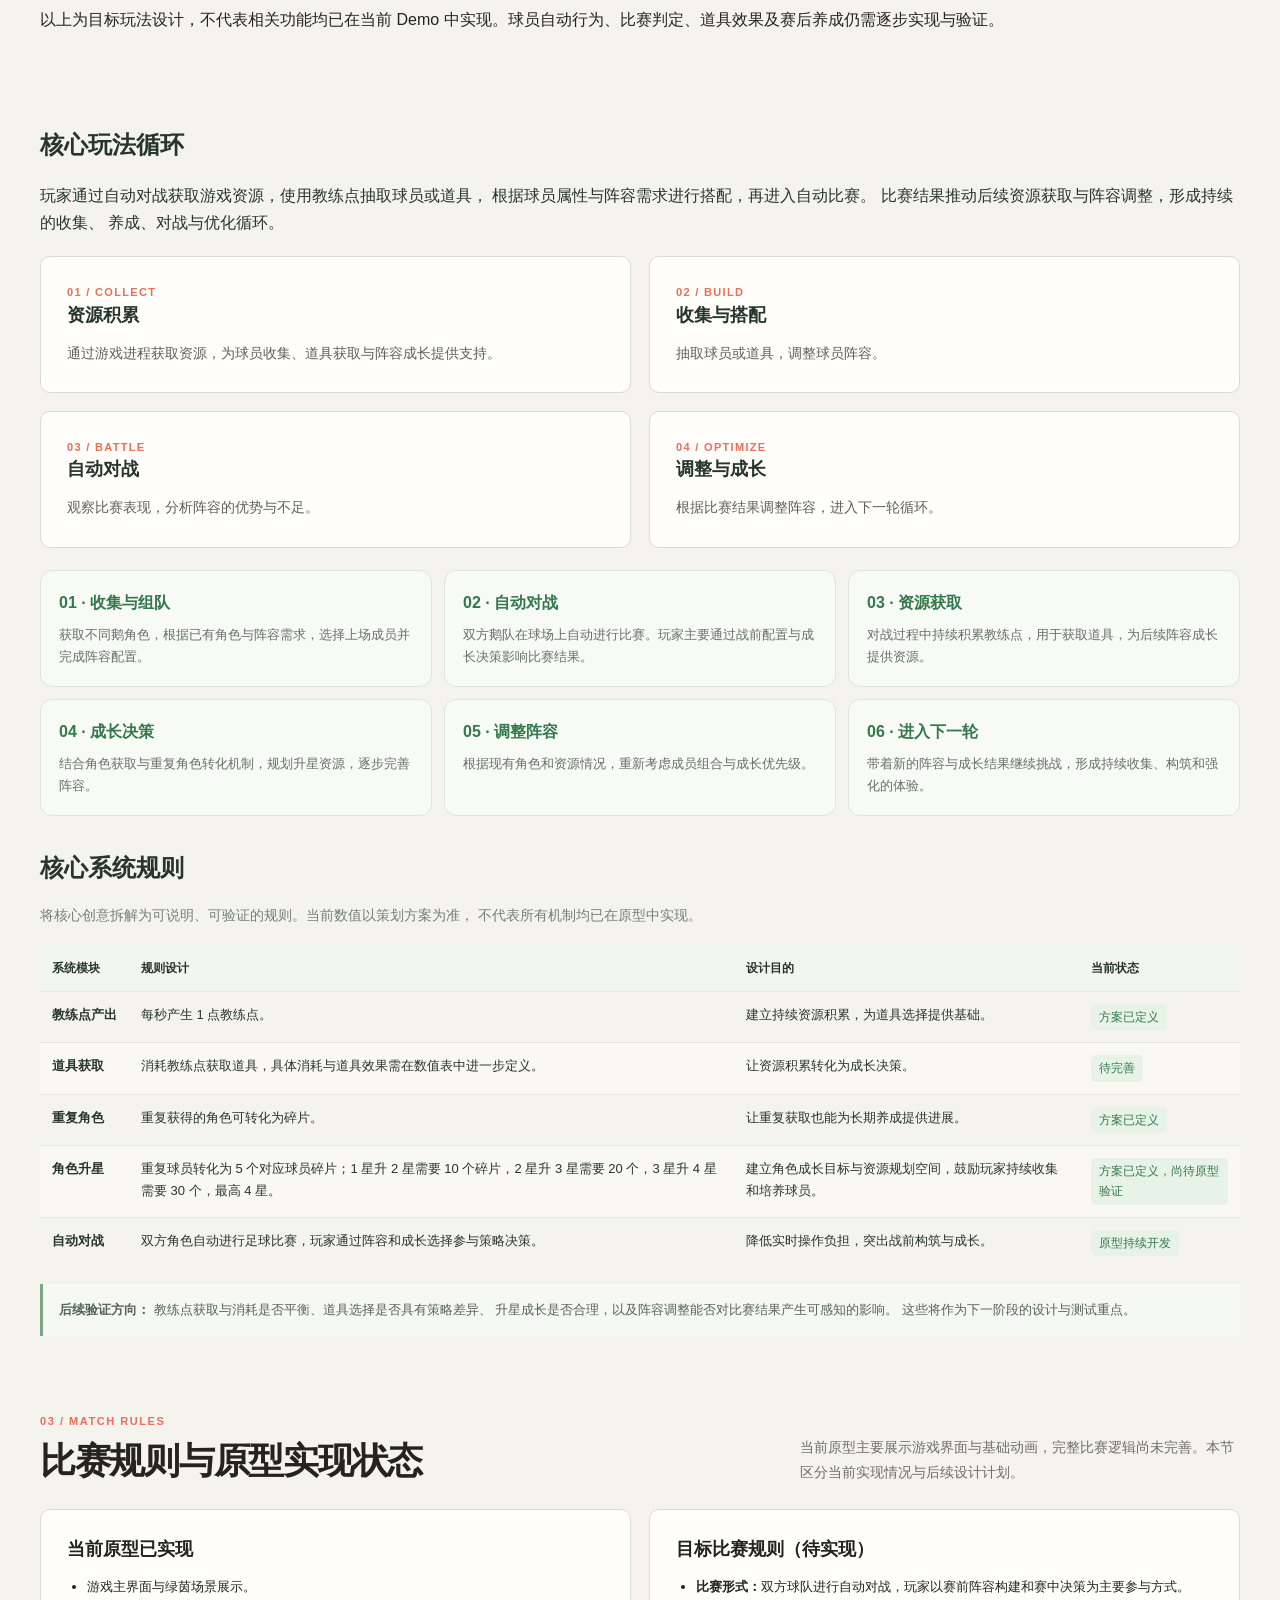
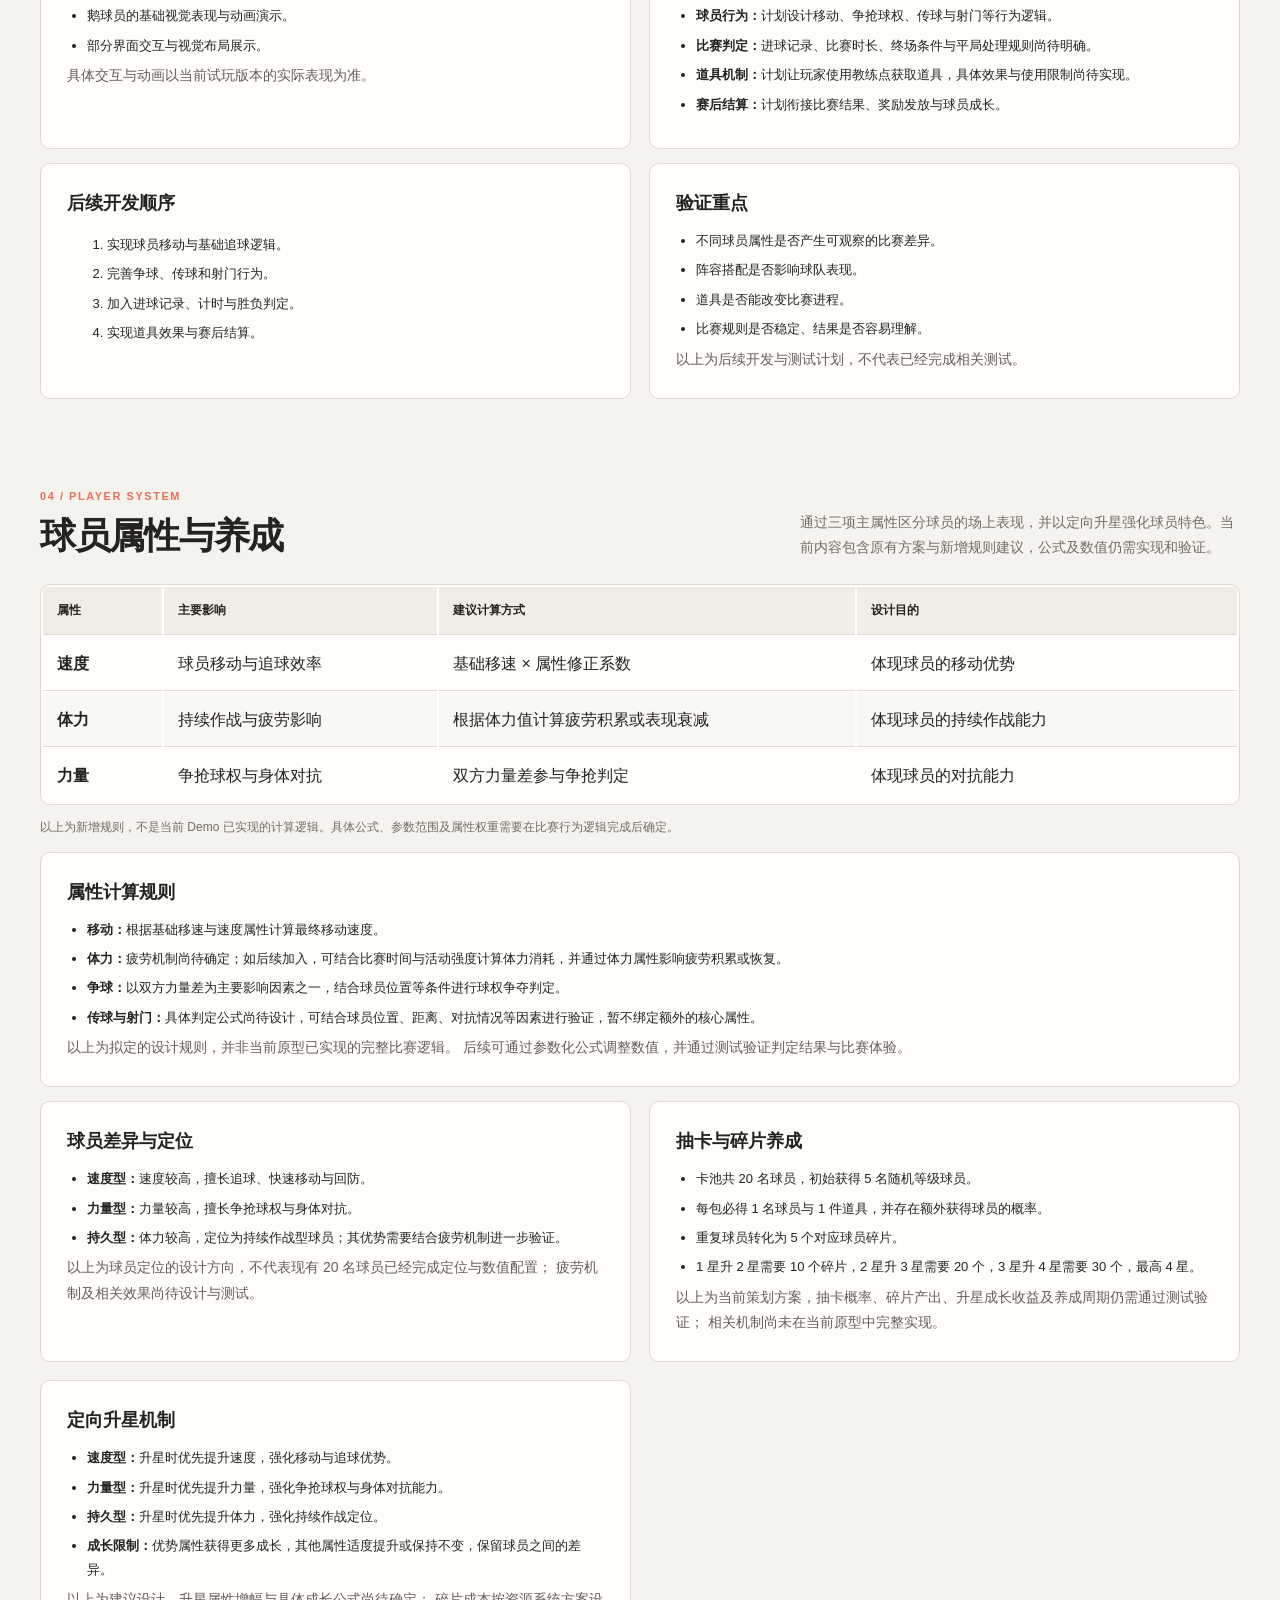
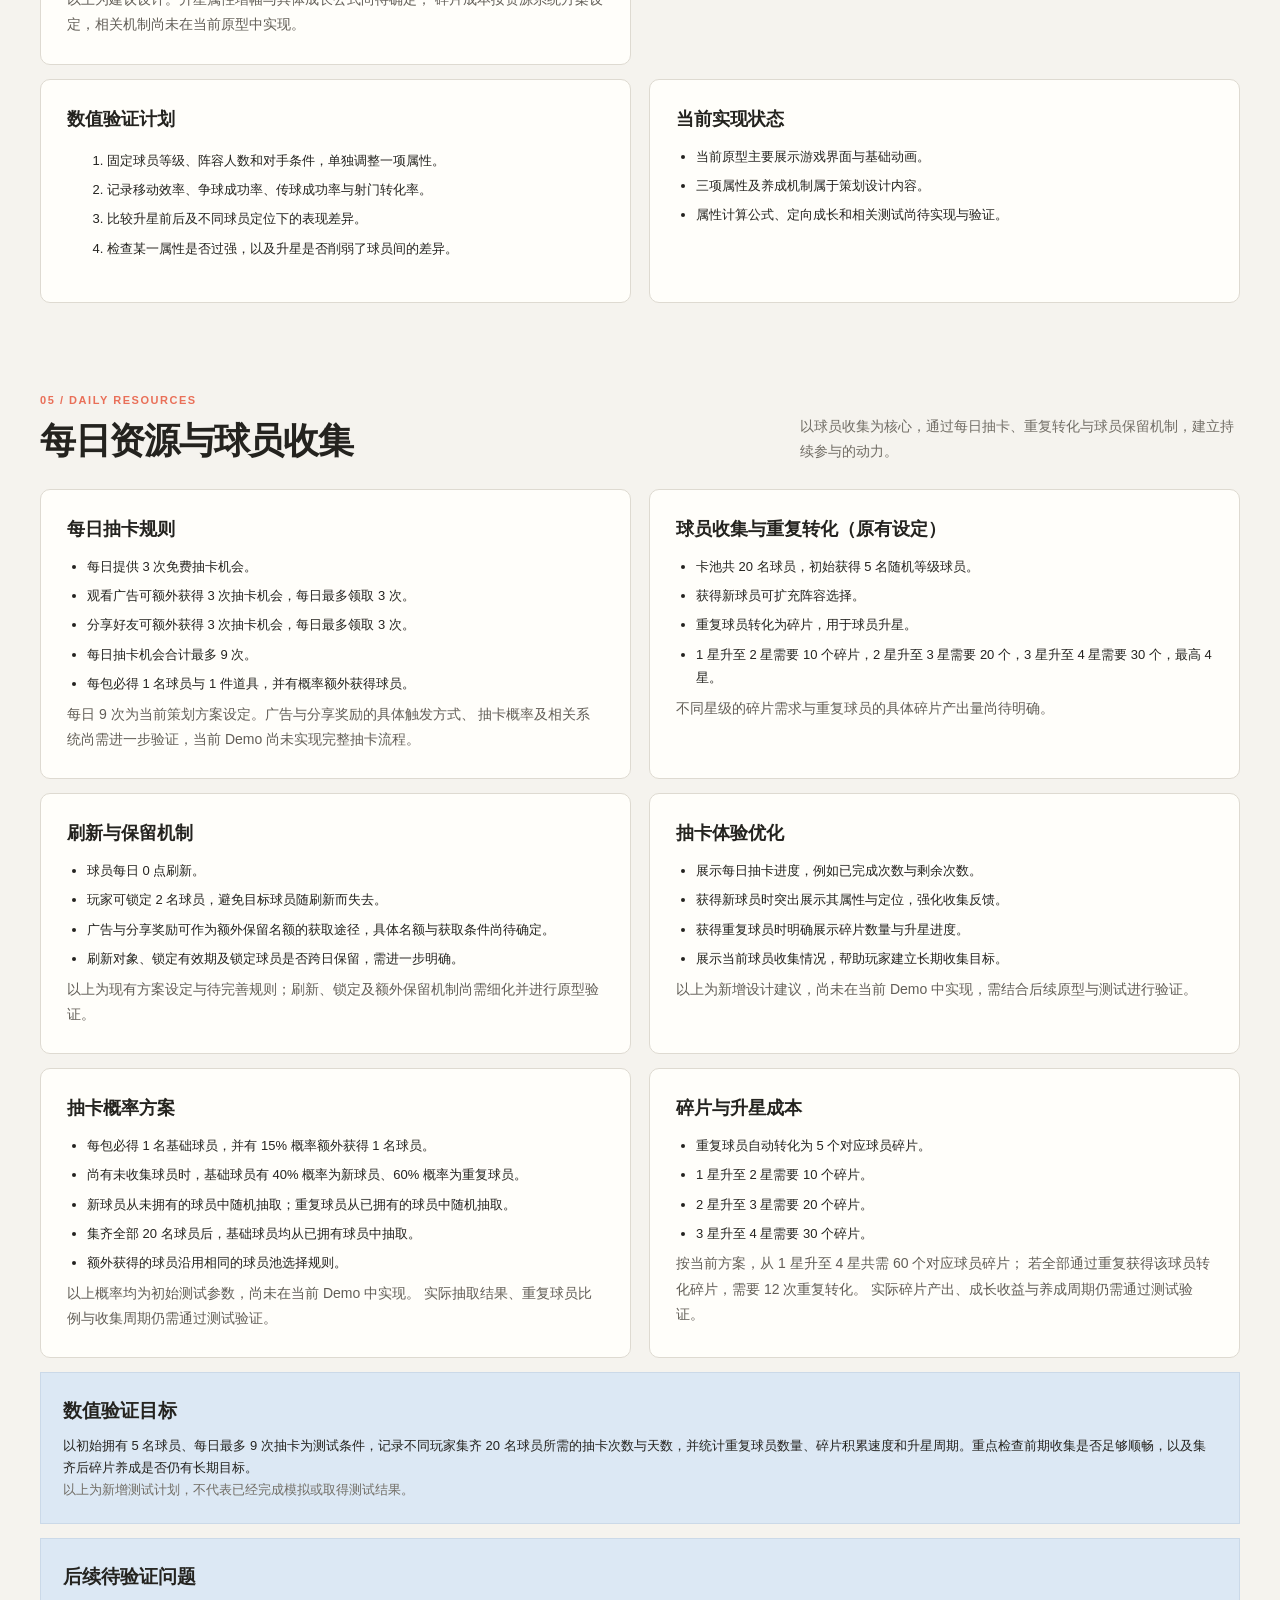
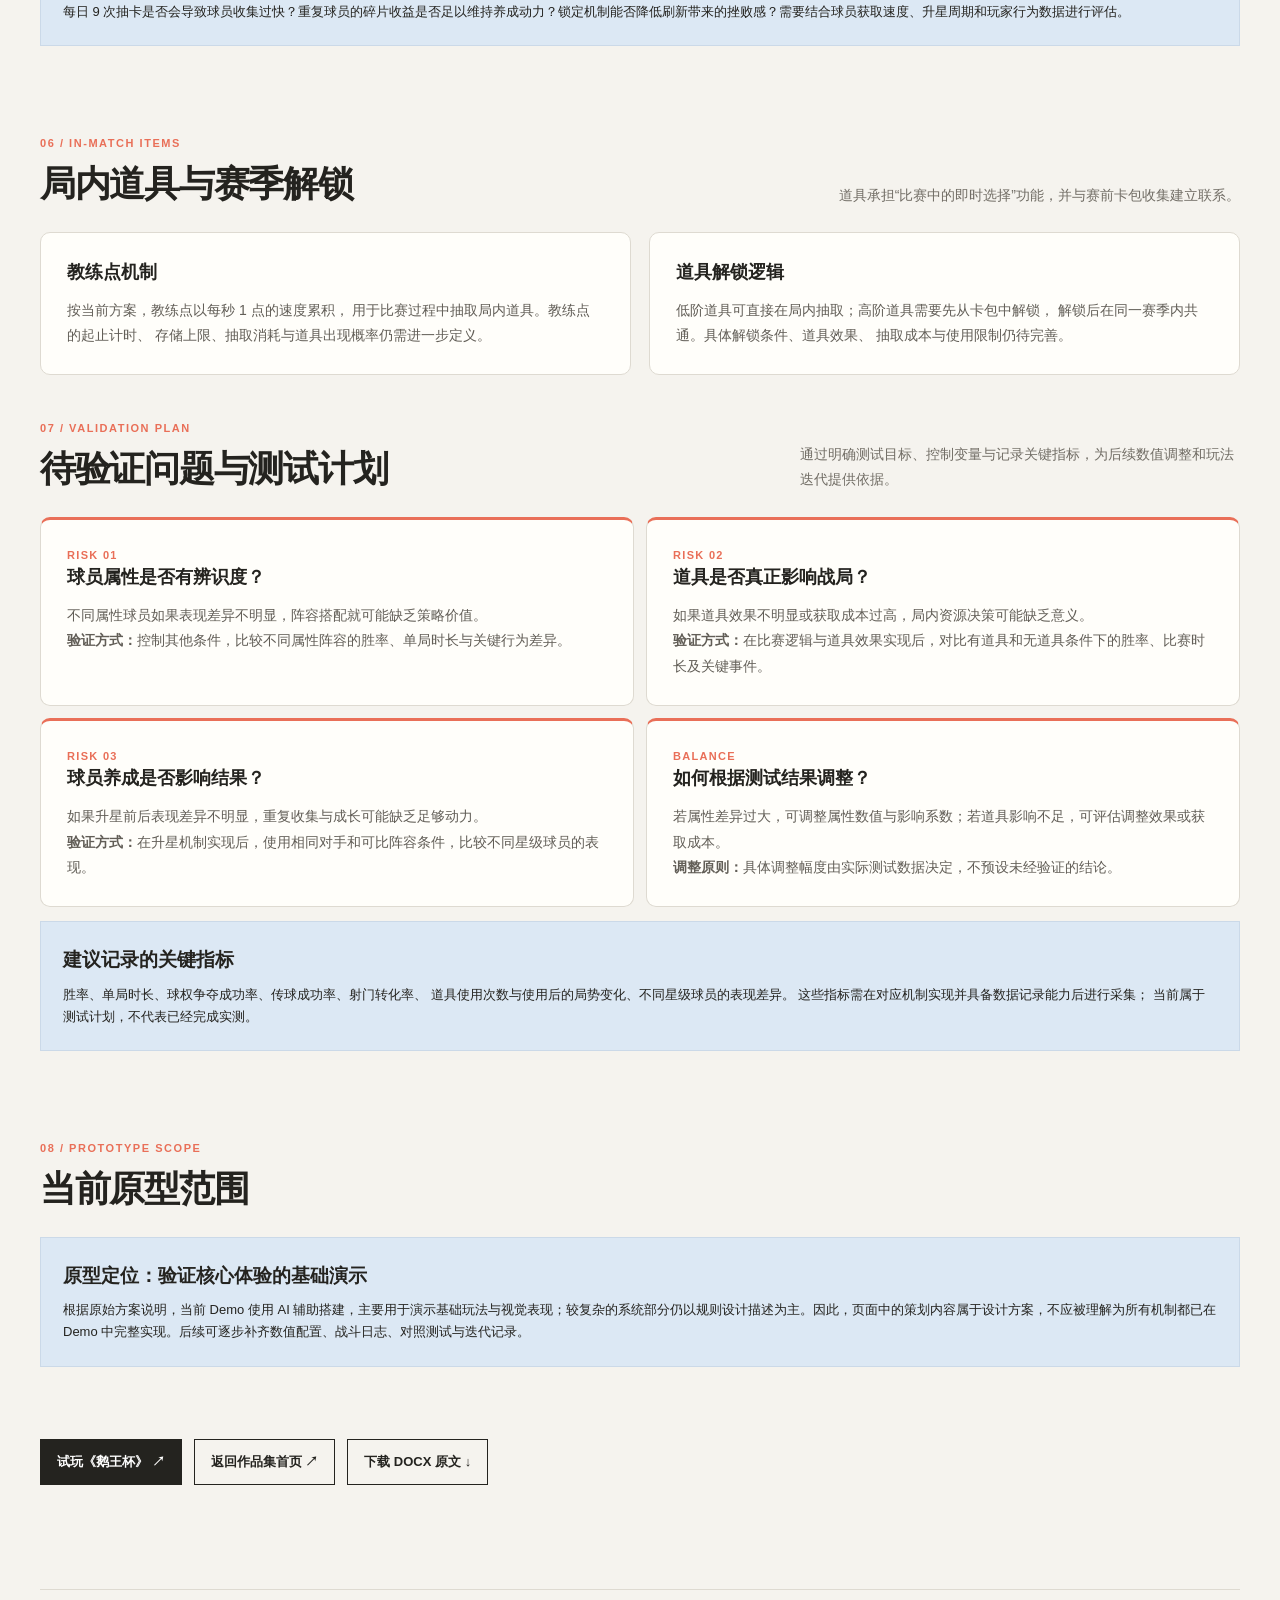
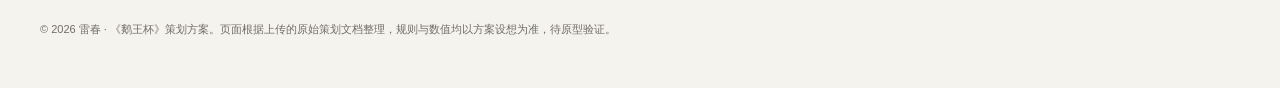
==== commit 43358e62: "Update goosecup.html" ====
--- a/goosecup.html
+++ b/goosecup.html
@@ -1,7 +1,54 @@
 <!doctype html>
 <html lang="zh-CN"><head><meta charset="utf-8"><meta name="viewport" content="width=device-width,initial-scale=1"><meta name="description" content="《鹅王杯：自动足球》游戏策划方案，展示核心循环、球员收集养成、局内道具与验证计划。"><title>《鹅王杯》策划方案｜雷春</title>
 <style>
-:root{--bg:#f5f3ee;--paper:#fffefa;--ink:#24231f;--muted:#716d65;--line:#dedad1;--accent:#e96f58;--blue:#dce8f4;--green:#dce8d5;--yellow:#f7e8b9}*{box-sizing:border-box}body{margin:0;background:var(--bg);color:var(--ink);font-family:Inter,"PingFang SC","Microsoft YaHei",sans-serif;line-height:1.7}.wrap{width:min(1200px,calc(100% - 48px));margin:0 auto}a{color:inherit;text-decoration:none}.nav{height:70px;display:flex;align-items:center;justify-content:space-between;border-bottom:1px solid var(--line);font-size:13px}.logo{font-weight:900;letter-spacing:-.04em}.logo span{color:var(--accent)}.back{border-bottom:1px solid var(--accent);font-weight:700}.hero{padding:64px 0 40px}.eyebrow,.kicker{font-size:11px;letter-spacing:.14em;color:var(--accent);font-weight:900}.hero h1{font-size:clamp(38px,7vw,68px);line-height:1.08;letter-spacing:-.06em;margin:16px 0}.lead{font-size:17px;max-width:760px;color:#5f5a52}.meta{display:flex;gap:8px;flex-wrap:wrap;margin-top:24px}.pill{font-size:11px;border:1px solid var(--line);background:var(--paper);padding:6px 10px}.hero-actions{display:flex;gap:12px;flex-wrap:wrap;margin-top:28px}.btn{display:inline-flex;padding:11px 16px;border:1px solid var(--ink);font-size:13px;font-weight:800}.btn.primary{background:var(--ink);color:white}.section{padding:36px 0}.head{display:flex;justify-content:space-between;gap:20px;align-items:end;margin-bottom:20px}.head h2{font-size:clamp(25px,4vw,36px);line-height:1.2;letter-spacing:-.04em;margin:6px 0 0}.head p{max-width:420px;color:var(--muted);font-size:13px;margin:0}.grid{display:grid;grid-template-columns:repeat(2,minmax(0,1fr));gap:18px}.card{background:var(--paper);border:1px solid var(--line);padding:24px;min-width:0}.card h3{font-size:18px;margin:0 0 8px}.card p{font-size:13px;color:#625e57;margin:0}.num{font-size:11px;color:var(--accent);font-weight:900;letter-spacing:.12em}.loop{display:grid;grid-template-columns:repeat(5,minmax(0,1fr));gap:12px;align-items:stretch}.step{background:var(--paper);border:1px solid var(--line);padding:14px 10px;text-align:center;font-size:12px;font-weight:750;display:grid;align-content:center;min-height:92px}.step:not(:last-child):after{content:'↓';color:var(--accent);font-size:18px}
+:root{--bg:#f5f3ee;--paper:#fffefa;--ink:#24231f;--muted:#716d65;--line:#dedad1;--accent:#e96f58;--blue:#dce8f4;--green:#dce8d5;--yellow:#f7e8b9}*{box-sizing:border-box}body{margin:0;background:var(--bg);color:var(--ink);font-family:Inter,"PingFang SC","Microsoft YaHei",sans-serif;line-height:1.7}.wrap{width:min(1200px,calc(100% - 48px));margin:0 auto}a{color:inherit;text-decoration:none}.nav{height:70px;display:flex;align-items:center;justify-content:space-between;border-bottom:1px solid var(--line);font-size:13px}.logo{font-weight:900;letter-spacing:-.04em}.logo span{color:var(--accent)}.back{border-bottom:1px solid var(--accent);font-weight:700}.hero{padding:64px 0 40px}.eyebrow,.kicker{font-size:11px;letter-spacing:.14em;color:var(--accent);font-weight:900}.hero h1{font-size:clamp(38px,7vw,68px);line-height:1.08;letter-spacing:-.06em;margin:16px 0}.lead{font-size:17px;max-width:760px;color:#5f5a52}.meta{display:flex;gap:8px;flex-wrap:wrap;margin-top:24px}.pill{font-size:11px;border:1px solid var(--line);background:var(--paper);padding:6px 10px}.hero-actions{display:flex;gap:12px;flex-wrap:wrap;margin-top:28px}.btn{display:inline-flex;padding:11px 16px;border:1px solid var(--ink);font-size:13px;font-weight:800}.btn.primary{background:var(--ink);color:white}.section{
+  padding:44px 0;
+}.head{
+  display:flex;
+  justify-content:space-between;
+  gap:28px;
+  align-items:flex-end;
+  margin-bottom:24px;
+}
+
+.head h2{
+  font-size:clamp(26px,3vw,36px);
+  line-height:1.3;
+  letter-spacing:-.035em;
+  margin:8px 0 0;
+}
+
+.head p{
+  max-width:440px;
+  color:var(--muted);
+  font-size:14px;
+  line-height:1.8;
+  margin:0;
+}.grid{display:grid;grid-template-columns:repeat(2,minmax(0,1fr));gap:18px}.card{
+  background:var(--paper);
+  border:1px solid var(--line);
+  border-radius:10px;
+  padding:26px;
+  min-width:0;
+}
+
+.card h3{
+  font-size:18px;
+  line-height:1.5;
+  margin:0 0 12px;
+}
+
+.card p{
+  font-size:14px;
+  line-height:1.8;
+  color:#625e57;
+  margin:0;
+}
+
+.card li{
+  line-height:1.8;
+  margin-bottom:6px;
+}.num{font-size:11px;color:var(--accent);font-weight:900;letter-spacing:.12em}.loop{display:grid;grid-template-columns:repeat(5,minmax(0,1fr));gap:12px;align-items:stretch}.step{background:var(--paper);border:1px solid var(--line);padding:14px 10px;text-align:center;font-size:12px;font-weight:750;display:grid;align-content:center;min-height:92px}.step:not(:last-child):after{content:'↓';color:var(--accent);font-size:18px}
 .table-wrap{
   overflow-x:auto;
   background:var(--paper);
@@ -69,7 +116,43 @@
   overflow-wrap:anywhere;
 }
 tbody tr:nth-child(even){background:#faf8f2}
-tbody td:first-child{white-space:nowrap;font-weight:700}th{background:#f0ede5;font-size:12px}tr:last-child td{border-bottom:0}.callout{background:var(--blue);padding:22px;border:1px solid #cbd9e8}.callout h3{margin:0 0 8px}.callout p{margin:0;font-size:13px}.risk{display:grid;grid-template-columns:1fr 1fr;gap:12px}.risk .card{border-top:3px solid var(--accent)}.foot{padding:30px 0 50px;border-top:1px solid var(--line);color:var(--muted);font-size:11px;margin-top:30px}.small{font-size:12px;color:var(--muted)}ul{padding-left:20px;margin:8px 0 0}li{margin:5px 0;font-size:13px}@media(max-width:680px){.grid,.risk{grid-template-columns:1fr}.loop{grid-template-columns:1fr}.step{min-height:54px}.step:not(:last-child):after{content:'↓'}.head{display:block}.head p{margin-top:10px}.hero{padding-top:44px}}
+tbody td:first-child{white-space:nowrap;font-weight:700}th{background:#f0ede5;font-size:12px}tr:last-child td{border-bottom:0}.callout{background:var(--blue);padding:22px;border:1px solid #cbd9e8}.callout h3{margin:0 0 8px}.callout p{margin:0;font-size:13px}.risk{display:grid;grid-template-columns:1fr 1fr;gap:12px}.risk .card{border-top:3px solid var(--accent)}.foot{padding:30px 0 50px;border-top:1px solid var(--line);color:var(--muted);font-size:11px;margin-top:30px}.small{font-size:12px;color:var(--muted)}ul{padding-left:20px;margin:8px 0 0}li{margin:5px 0;font-size:13px}@media(max-width:680px){
+  .grid,.risk{
+    grid-template-columns:1fr;
+  }
+
+  .loop{
+    grid-template-columns:1fr;
+  }
+
+  .step{
+    min-height:54px;
+  }
+
+  .step:not(:last-child):after{
+    content:'↓';
+  }
+
+  .head{
+    display:flex;
+    flex-direction:column;
+    align-items:flex-start;
+    gap:10px;
+  }
+
+  .head p{
+    max-width:none;
+    margin-top:0;
+  }
+
+  .card{
+    padding:20px;
+  }
+
+  .hero{
+    padding-top:44px;
+  }
+}
 </style></head><body><div class="wrap">
 <header class="nav"><a class="logo" href="index.html">LEI CHUN<span> ✳</span></a><a class="back" href="index.html#work">← 返回作品集</a></header>
 
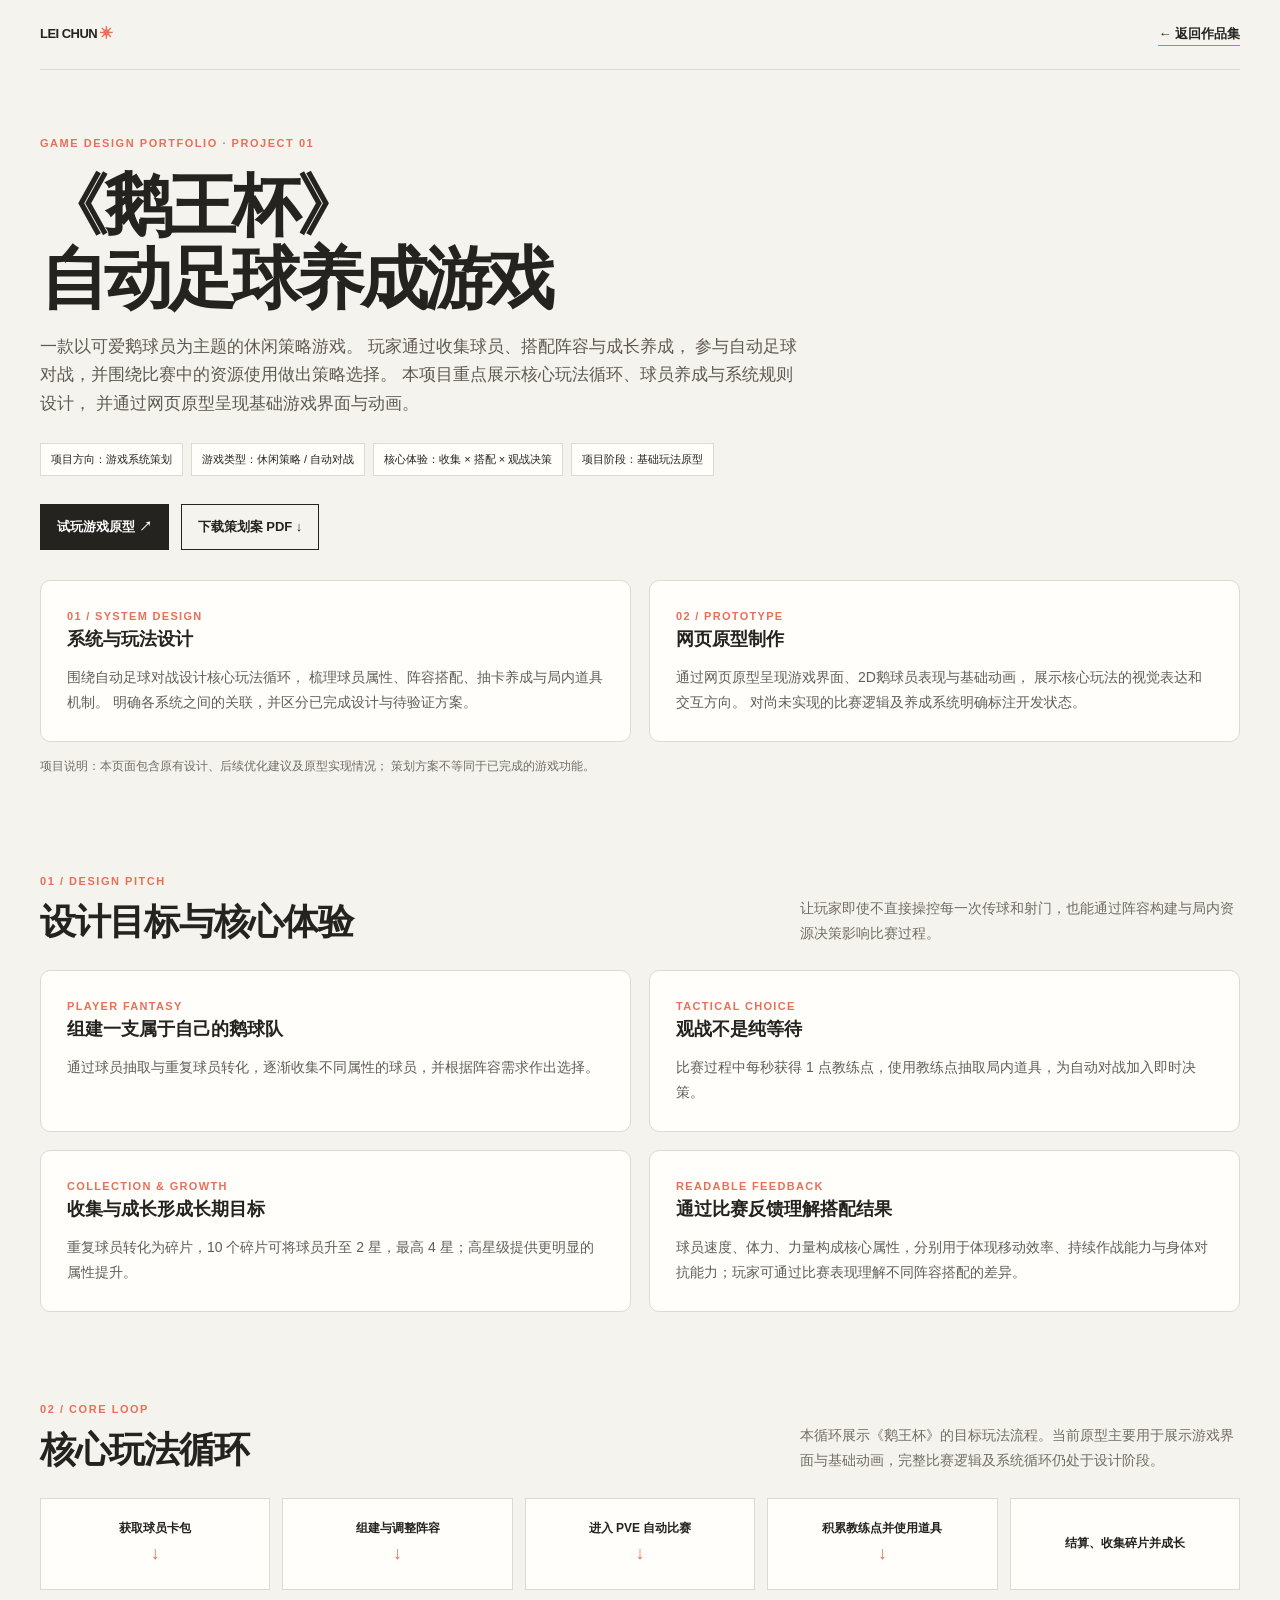
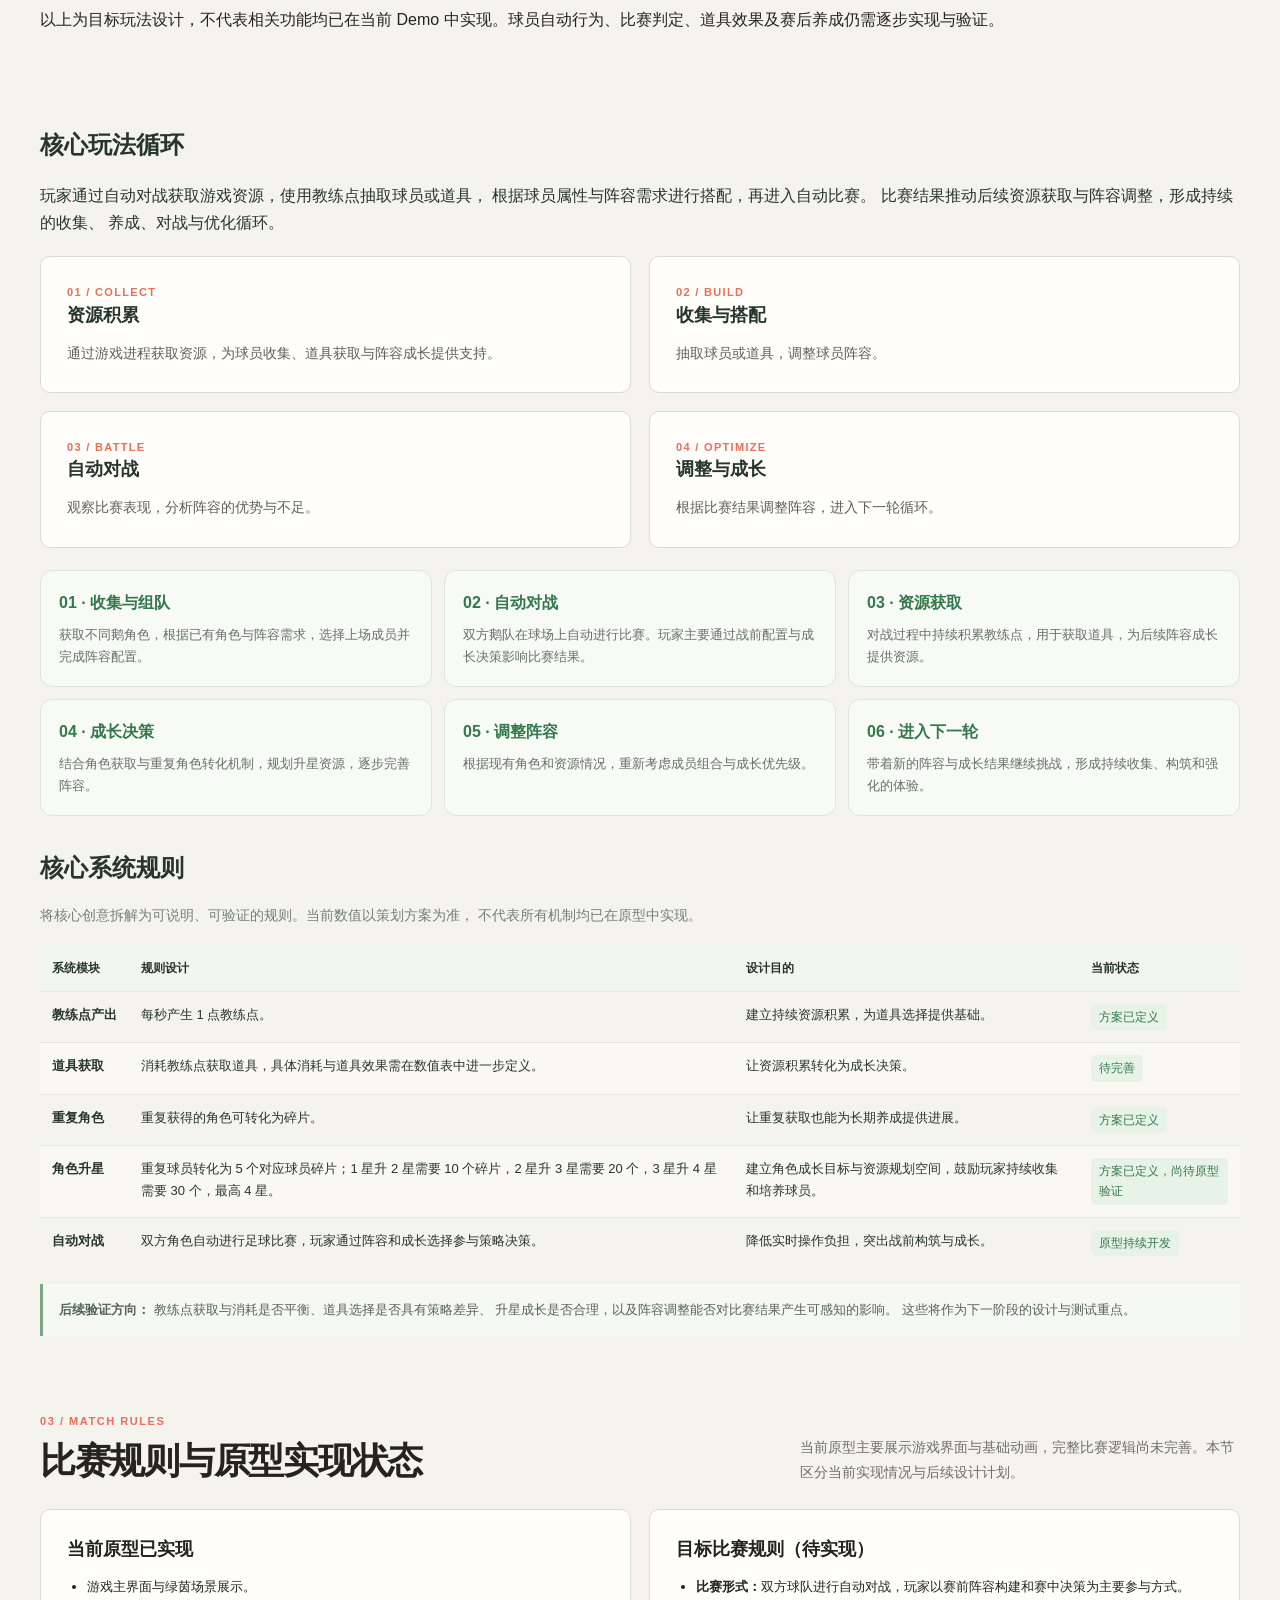
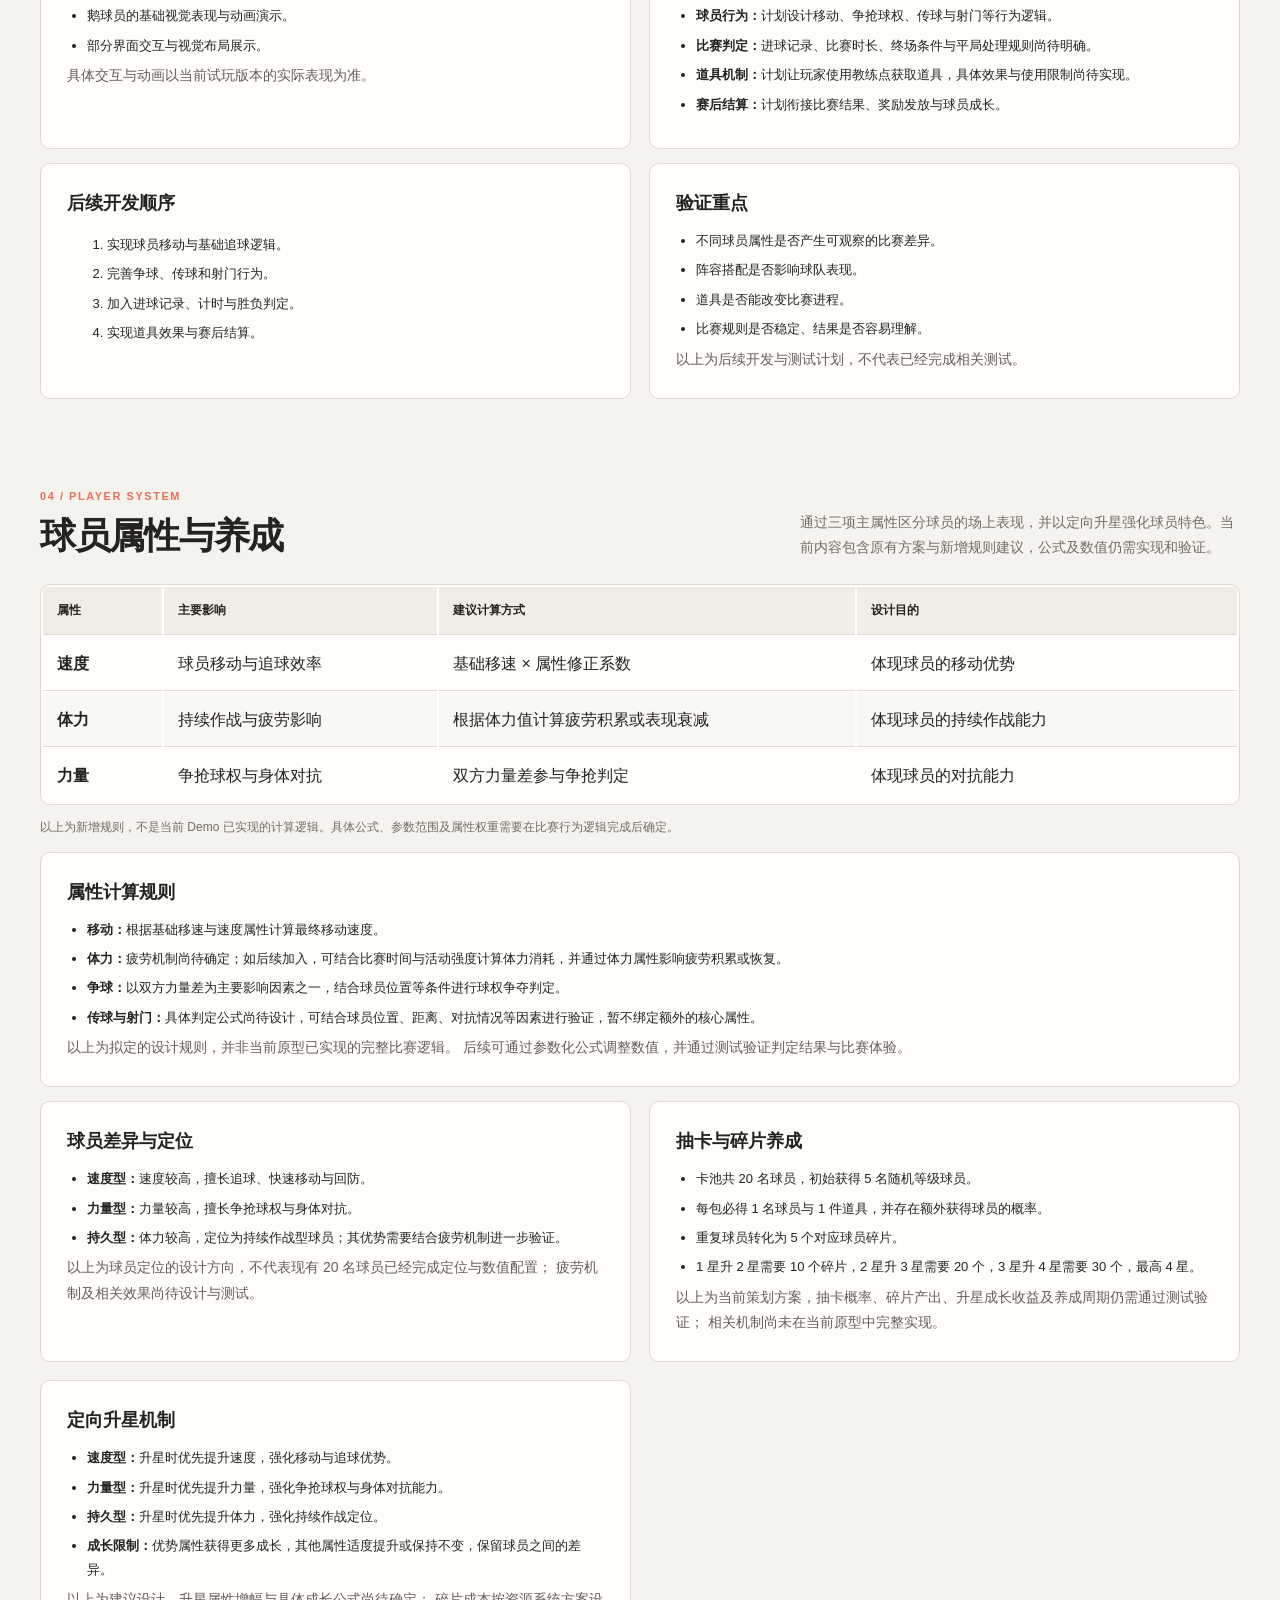
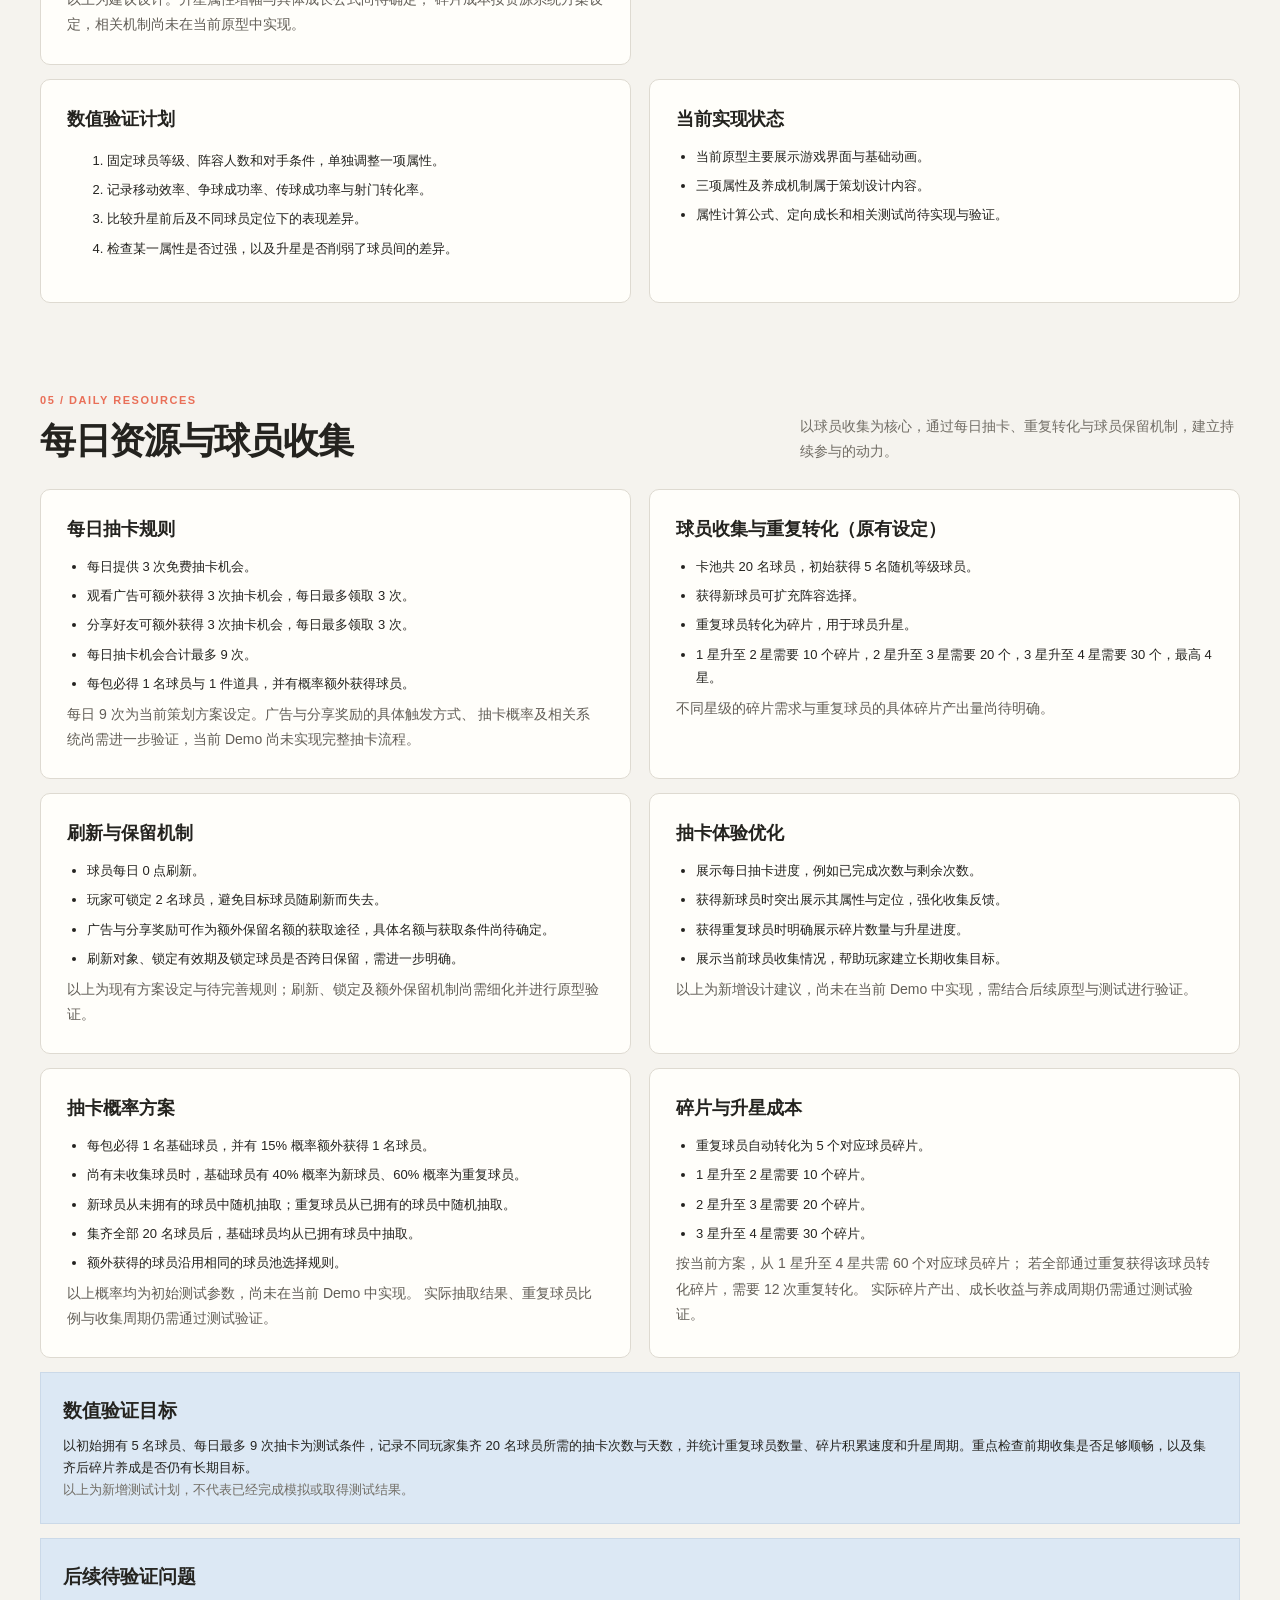
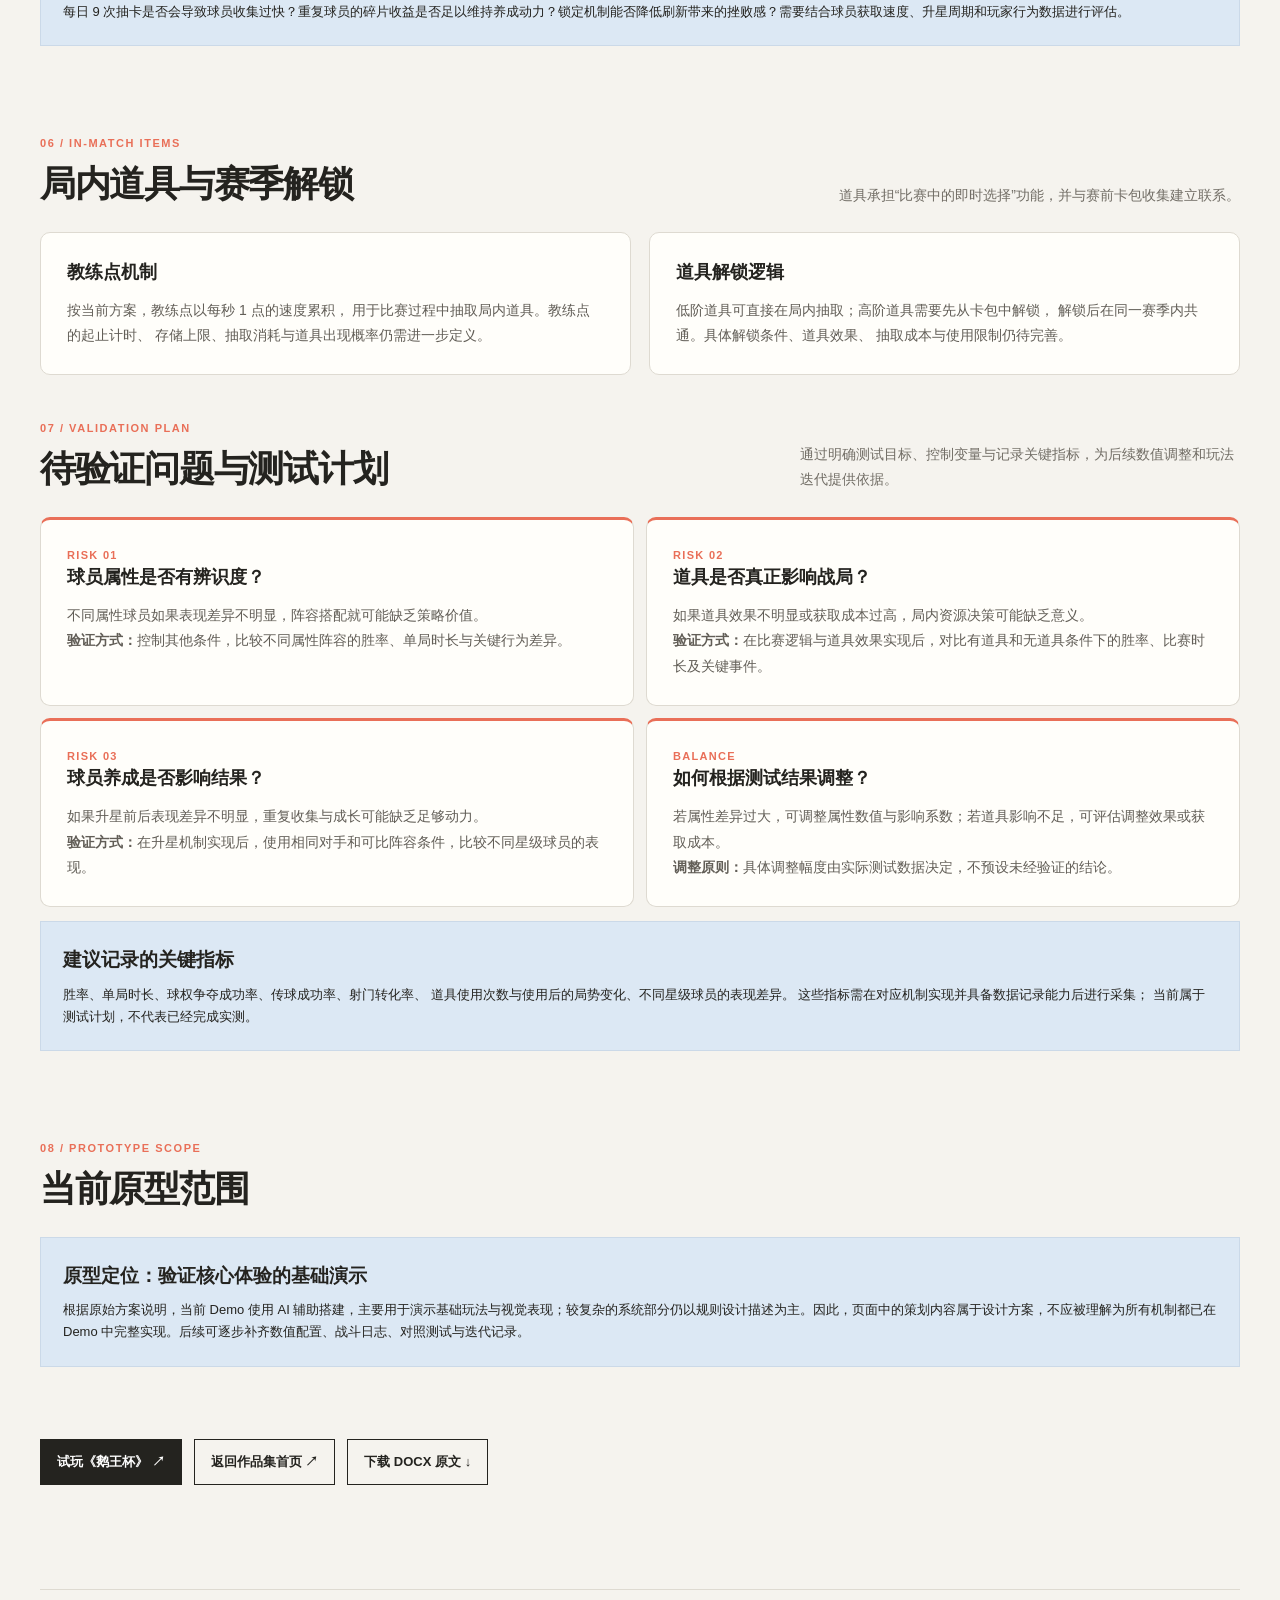
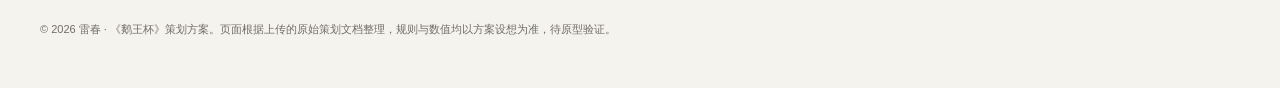
==== commit af1e7dd0: "Update goosecup.html" ====
--- a/goosecup.html
+++ b/goosecup.html
@@ -178,7 +178,7 @@
 
   <div class="hero-actions">
     <a class="btn primary" href="goosecute/index.html" target="_blank">试玩游戏原型 ↗</a>
-    <a class="btn" href="鹅王杯策划方案.docx" download>下载策划文档 ↓</a>
+   <a class="btn" href="鹅王杯自动足球养成游戏策划案V0.2.pdf" download>下载策划案 PDF ↓</a>
   </div>
 
   <div class="grid" style="margin-top:30px">
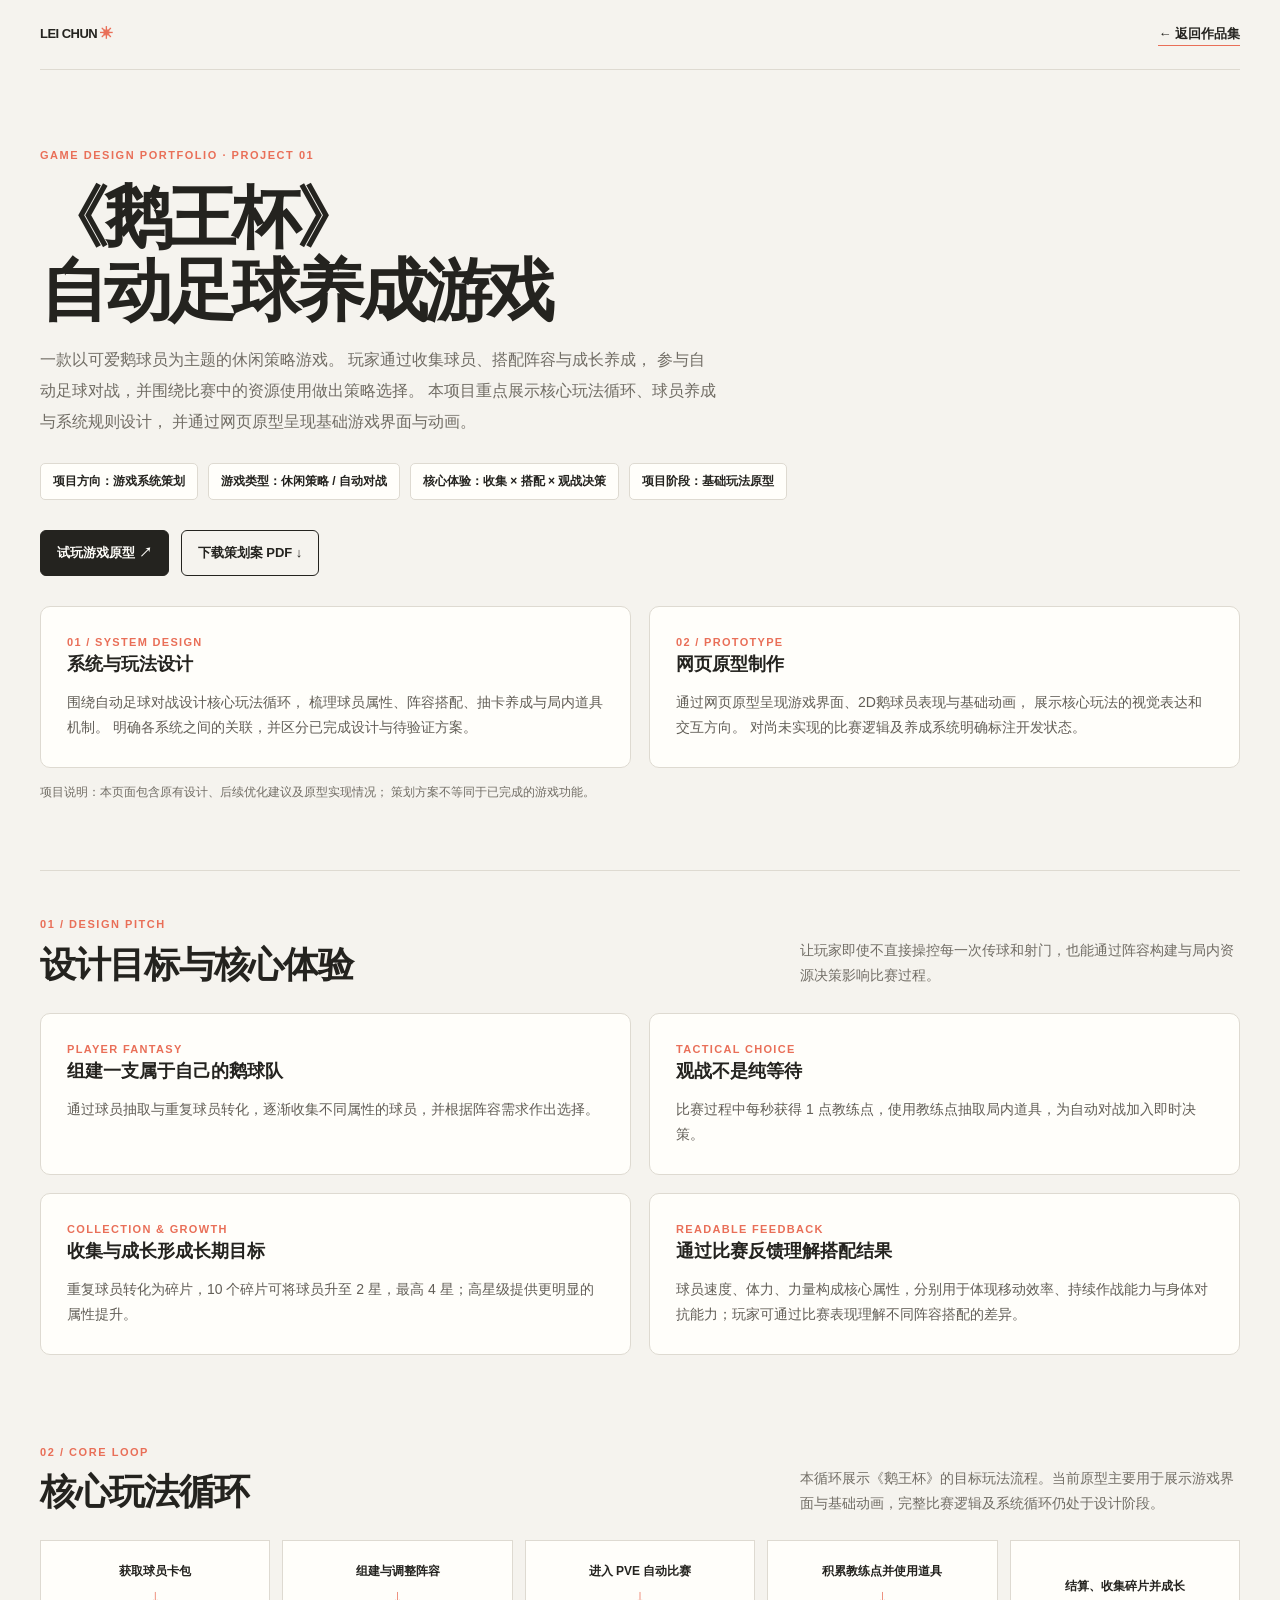
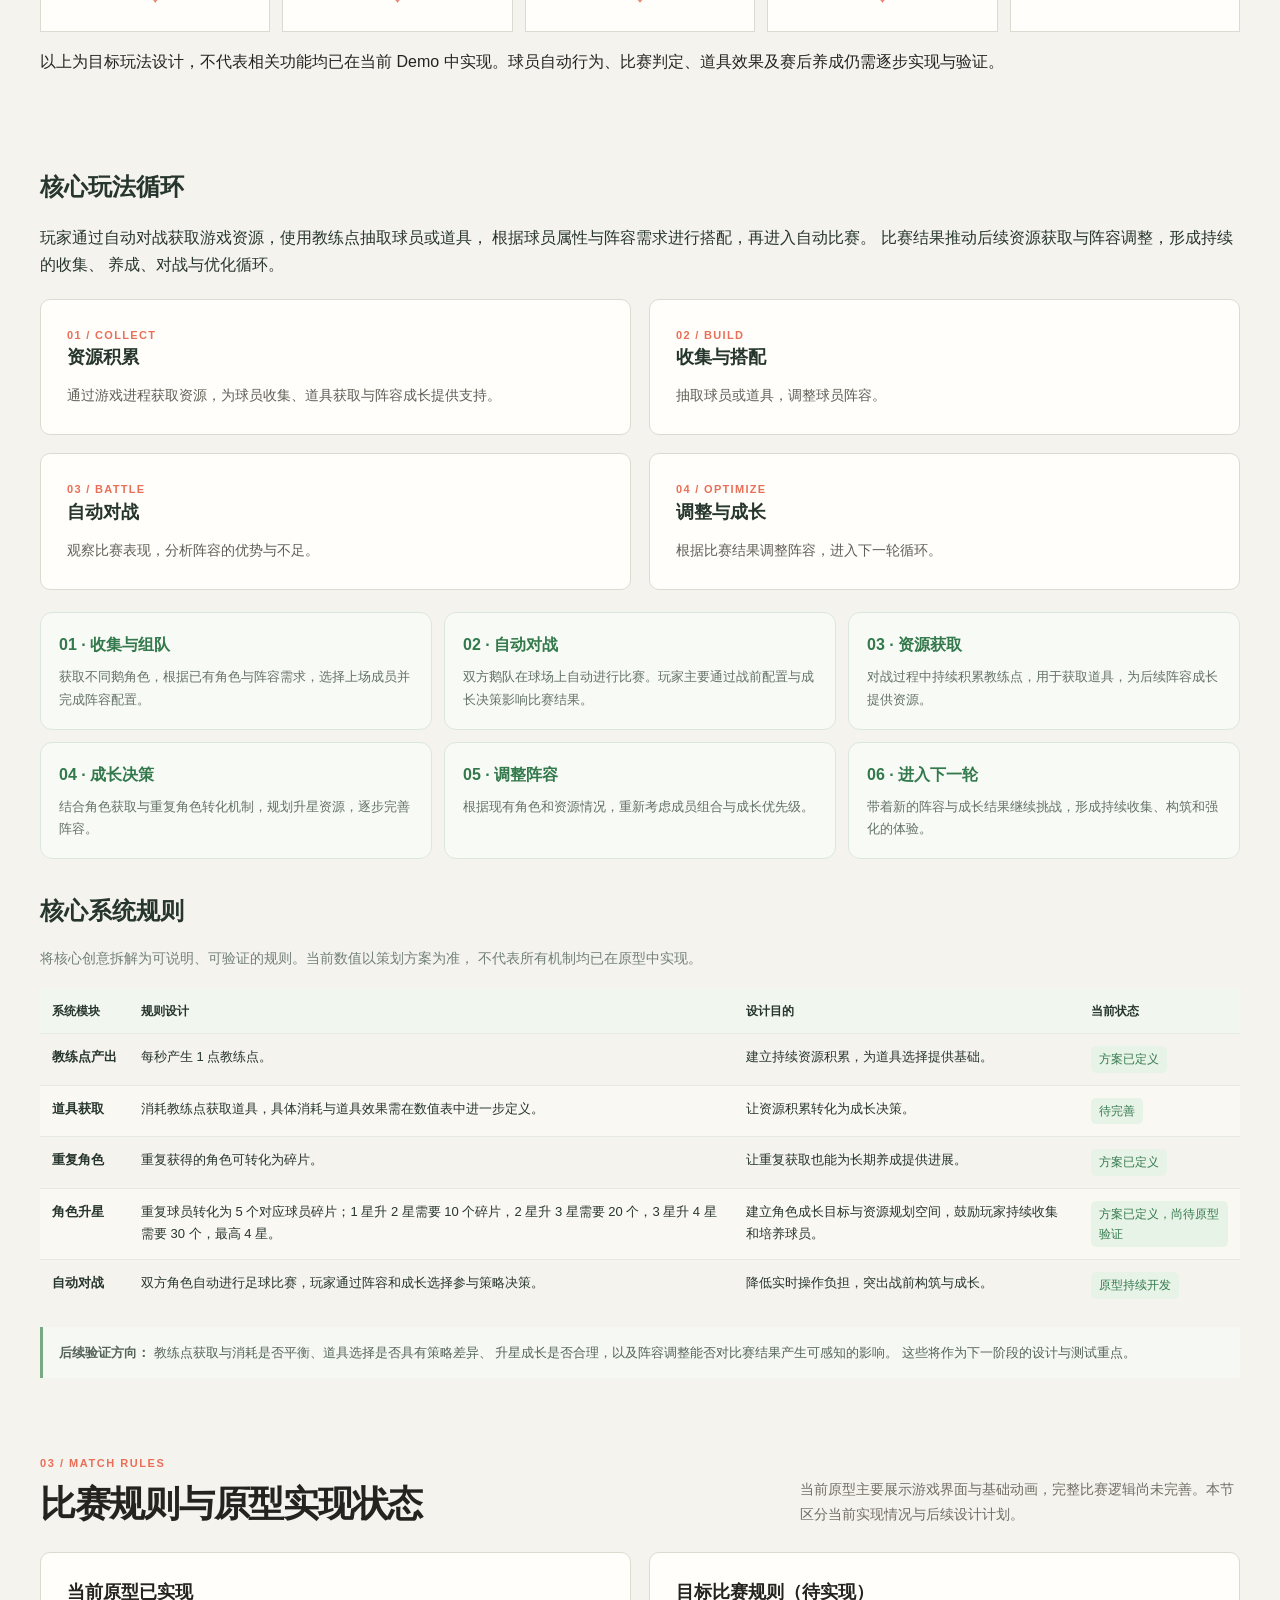
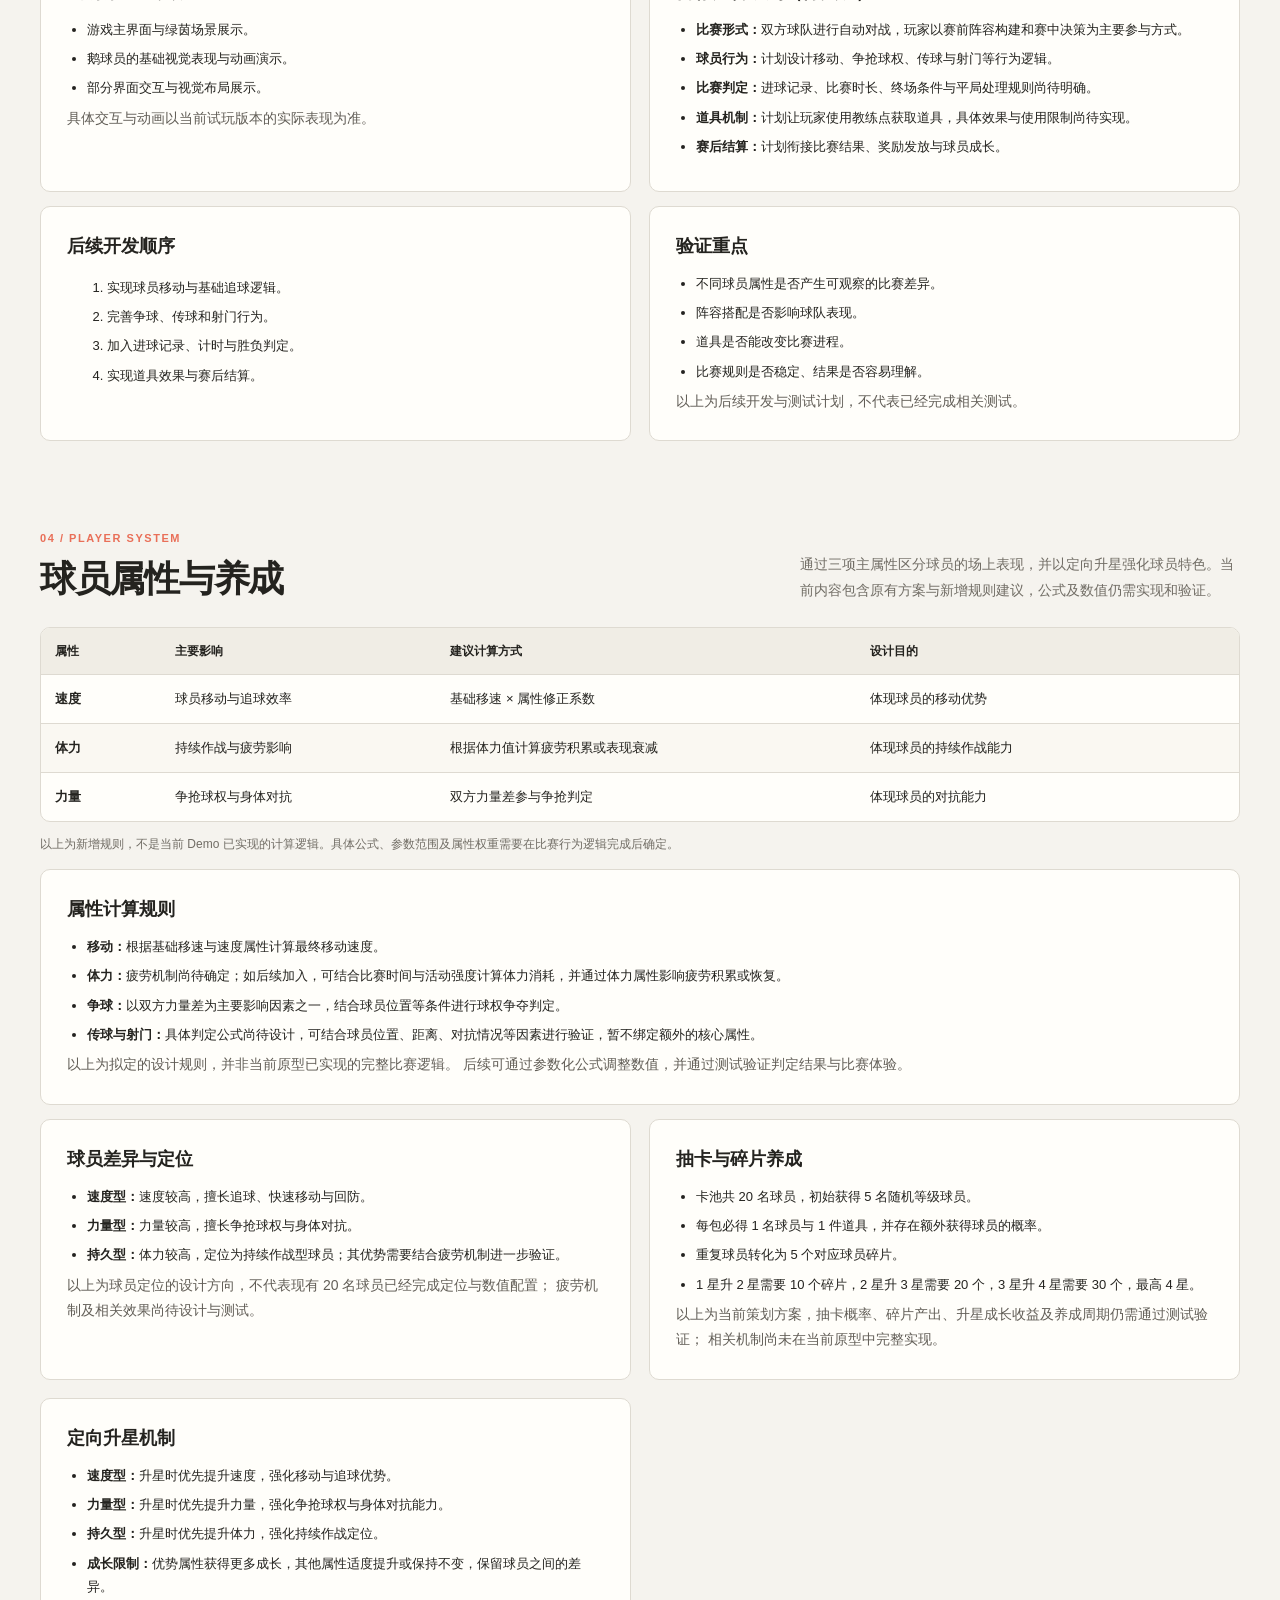
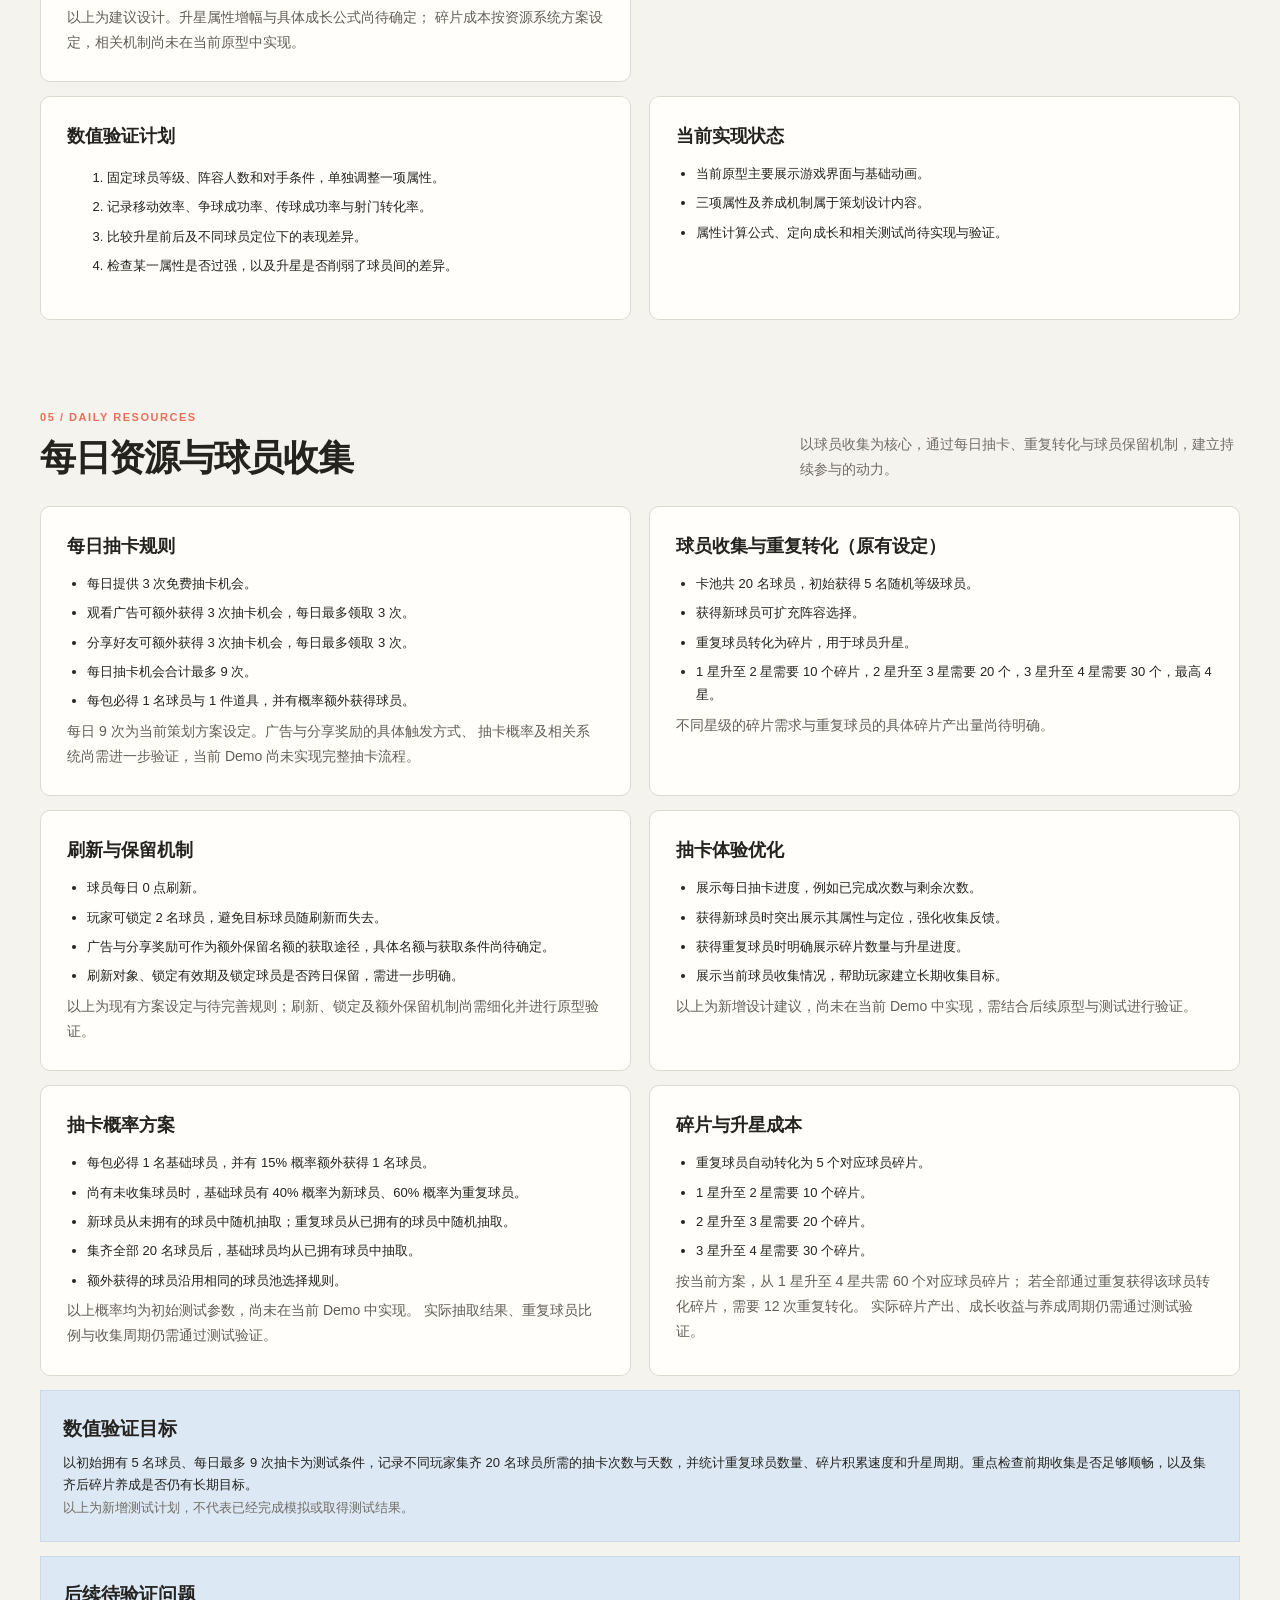
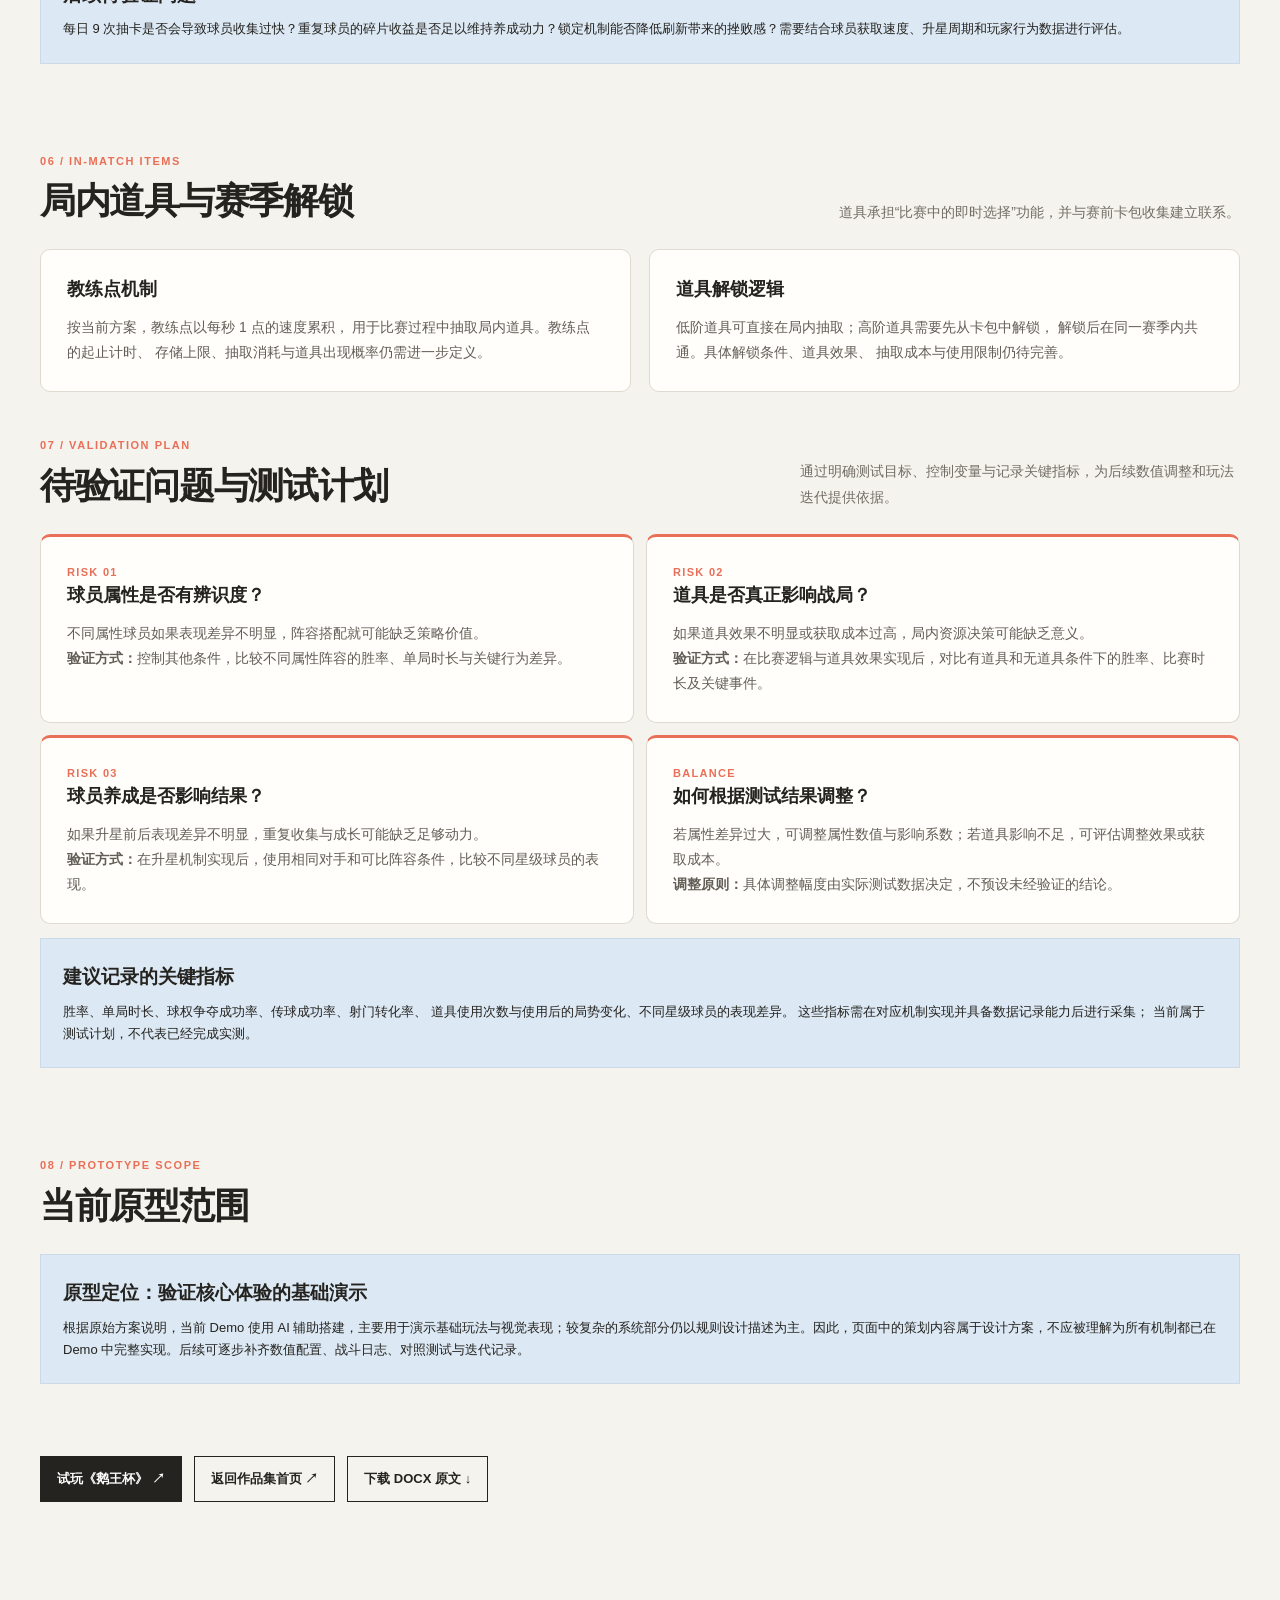
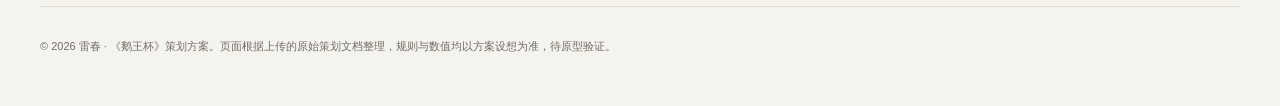
==== commit b488602f: "Update goosecup.html" ====
--- a/goosecup.html
+++ b/goosecup.html
@@ -1,7 +1,75 @@
 <!doctype html>
 <html lang="zh-CN"><head><meta charset="utf-8"><meta name="viewport" content="width=device-width,initial-scale=1"><meta name="description" content="《鹅王杯：自动足球》游戏策划方案，展示核心循环、球员收集养成、局内道具与验证计划。"><title>《鹅王杯》策划方案｜雷春</title>
 <style>
-:root{--bg:#f5f3ee;--paper:#fffefa;--ink:#24231f;--muted:#716d65;--line:#dedad1;--accent:#e96f58;--blue:#dce8f4;--green:#dce8d5;--yellow:#f7e8b9}*{box-sizing:border-box}body{margin:0;background:var(--bg);color:var(--ink);font-family:Inter,"PingFang SC","Microsoft YaHei",sans-serif;line-height:1.7}.wrap{width:min(1200px,calc(100% - 48px));margin:0 auto}a{color:inherit;text-decoration:none}.nav{height:70px;display:flex;align-items:center;justify-content:space-between;border-bottom:1px solid var(--line);font-size:13px}.logo{font-weight:900;letter-spacing:-.04em}.logo span{color:var(--accent)}.back{border-bottom:1px solid var(--accent);font-weight:700}.hero{padding:64px 0 40px}.eyebrow,.kicker{font-size:11px;letter-spacing:.14em;color:var(--accent);font-weight:900}.hero h1{font-size:clamp(38px,7vw,68px);line-height:1.08;letter-spacing:-.06em;margin:16px 0}.lead{font-size:17px;max-width:760px;color:#5f5a52}.meta{display:flex;gap:8px;flex-wrap:wrap;margin-top:24px}.pill{font-size:11px;border:1px solid var(--line);background:var(--paper);padding:6px 10px}.hero-actions{display:flex;gap:12px;flex-wrap:wrap;margin-top:28px}.btn{display:inline-flex;padding:11px 16px;border:1px solid var(--ink);font-size:13px;font-weight:800}.btn.primary{background:var(--ink);color:white}.section{
+:root{--bg:#f5f3ee;--paper:#fffefa;--ink:#24231f;--muted:#716d65;--line:#dedad1;--accent:#e96f58;--blue:#dce8f4;--green:#dce8d5;--yellow:#f7e8b9}*{box-sizing:border-box}body{margin:0;background:var(--bg);color:var(--ink);font-family:Inter,"PingFang SC","Microsoft YaHei",sans-serif;line-height:1.7}.wrap{width:min(1200px,calc(100% - 48px));margin:0 auto}a{color:inherit;text-decoration:none}.nav{height:70px;display:flex;align-items:center;justify-content:space-between;border-bottom:1px solid var(--line);font-size:13px}.logo{font-weight:900;letter-spacing:-.04em}.logo span{color:var(--accent)}.back{border-bottom:1px solid var(--accent);font-weight:700}.hero {
+  position: relative;
+  padding: 76px 0 56px;
+  border-bottom: 1px solid var(--line);
+}
+
+.hero h1 {
+  max-width: 900px;
+  margin: 18px 0 20px;
+  font-size: clamp(42px, 7vw, 76px);
+  line-height: 1.12;
+  letter-spacing: -0.055em;
+  font-weight: 900;
+}
+
+.hero .lead {
+  max-width: 680px;
+  font-size: 16px;
+  line-height: 1.95;
+  color: var(--muted);
+}
+
+.hero .meta {
+  gap: 10px;
+  margin-top: 26px;
+}
+
+.hero .pill {
+  padding: 7px 12px;
+  border-radius: 5px;
+  font-size: 12px;
+  font-weight: 650;
+}
+
+.hero .hero-actions {
+  gap: 12px;
+  margin-top: 30px;
+}
+
+.hero .btn {
+  min-height: 44px;
+  align-items: center;
+  justify-content: center;
+  border-radius: 6px;
+  transition: transform 0.2s ease, background 0.2s ease;
+}
+
+.hero .btn:hover {
+  transform: translateY(-2px);
+}
+
+.hero .btn.primary {
+  background: var(--ink);
+  color: #fffefa;
+}
+
+@media (max-width: 680px) {
+  .hero {
+    padding: 48px 0 36px;
+  }
+
+  .hero h1 {
+    font-size: clamp(38px, 11vw, 54px);
+  }
+
+  .hero .lead {
+    font-size: 14px;
+  }
+}.eyebrow,.kicker{font-size:11px;letter-spacing:.14em;color:var(--accent);font-weight:900}.hero h1{font-size:clamp(38px,7vw,68px);line-height:1.08;letter-spacing:-.06em;margin:16px 0}.lead{font-size:17px;max-width:760px;color:#5f5a52}.meta{display:flex;gap:8px;flex-wrap:wrap;margin-top:24px}.pill{font-size:11px;border:1px solid var(--line);background:var(--paper);padding:6px 10px}.hero-actions{display:flex;gap:12px;flex-wrap:wrap;margin-top:28px}.btn{display:inline-flex;padding:11px 16px;border:1px solid var(--ink);font-size:13px;font-weight:800}.btn.primary{background:var(--ink);color:white}.section{
   padding:44px 0;
 }.head{
   display:flex;
@@ -53,8 +121,6 @@
   overflow-x:auto;
   background:var(--paper);
   border:1px solid var(--line);
-  border-radius:10px;
-}
   border-radius:10px;
 }
 
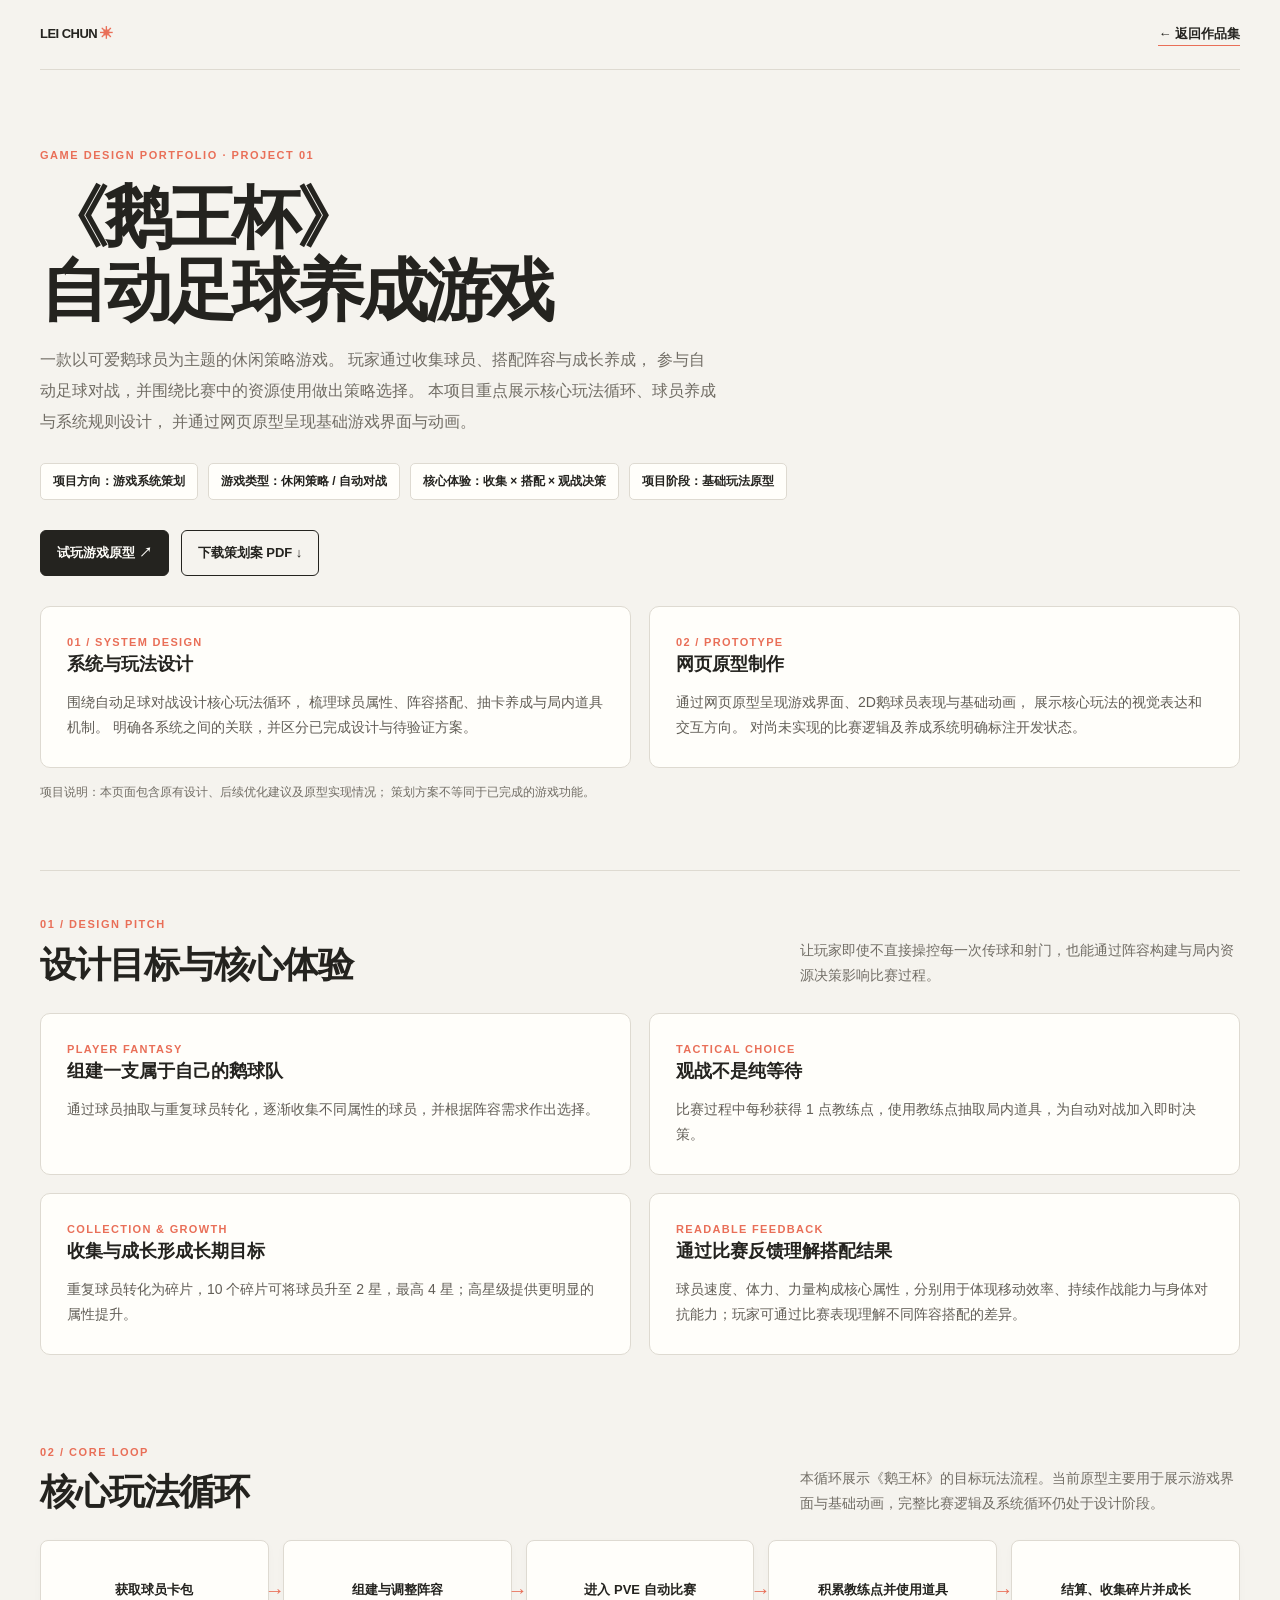
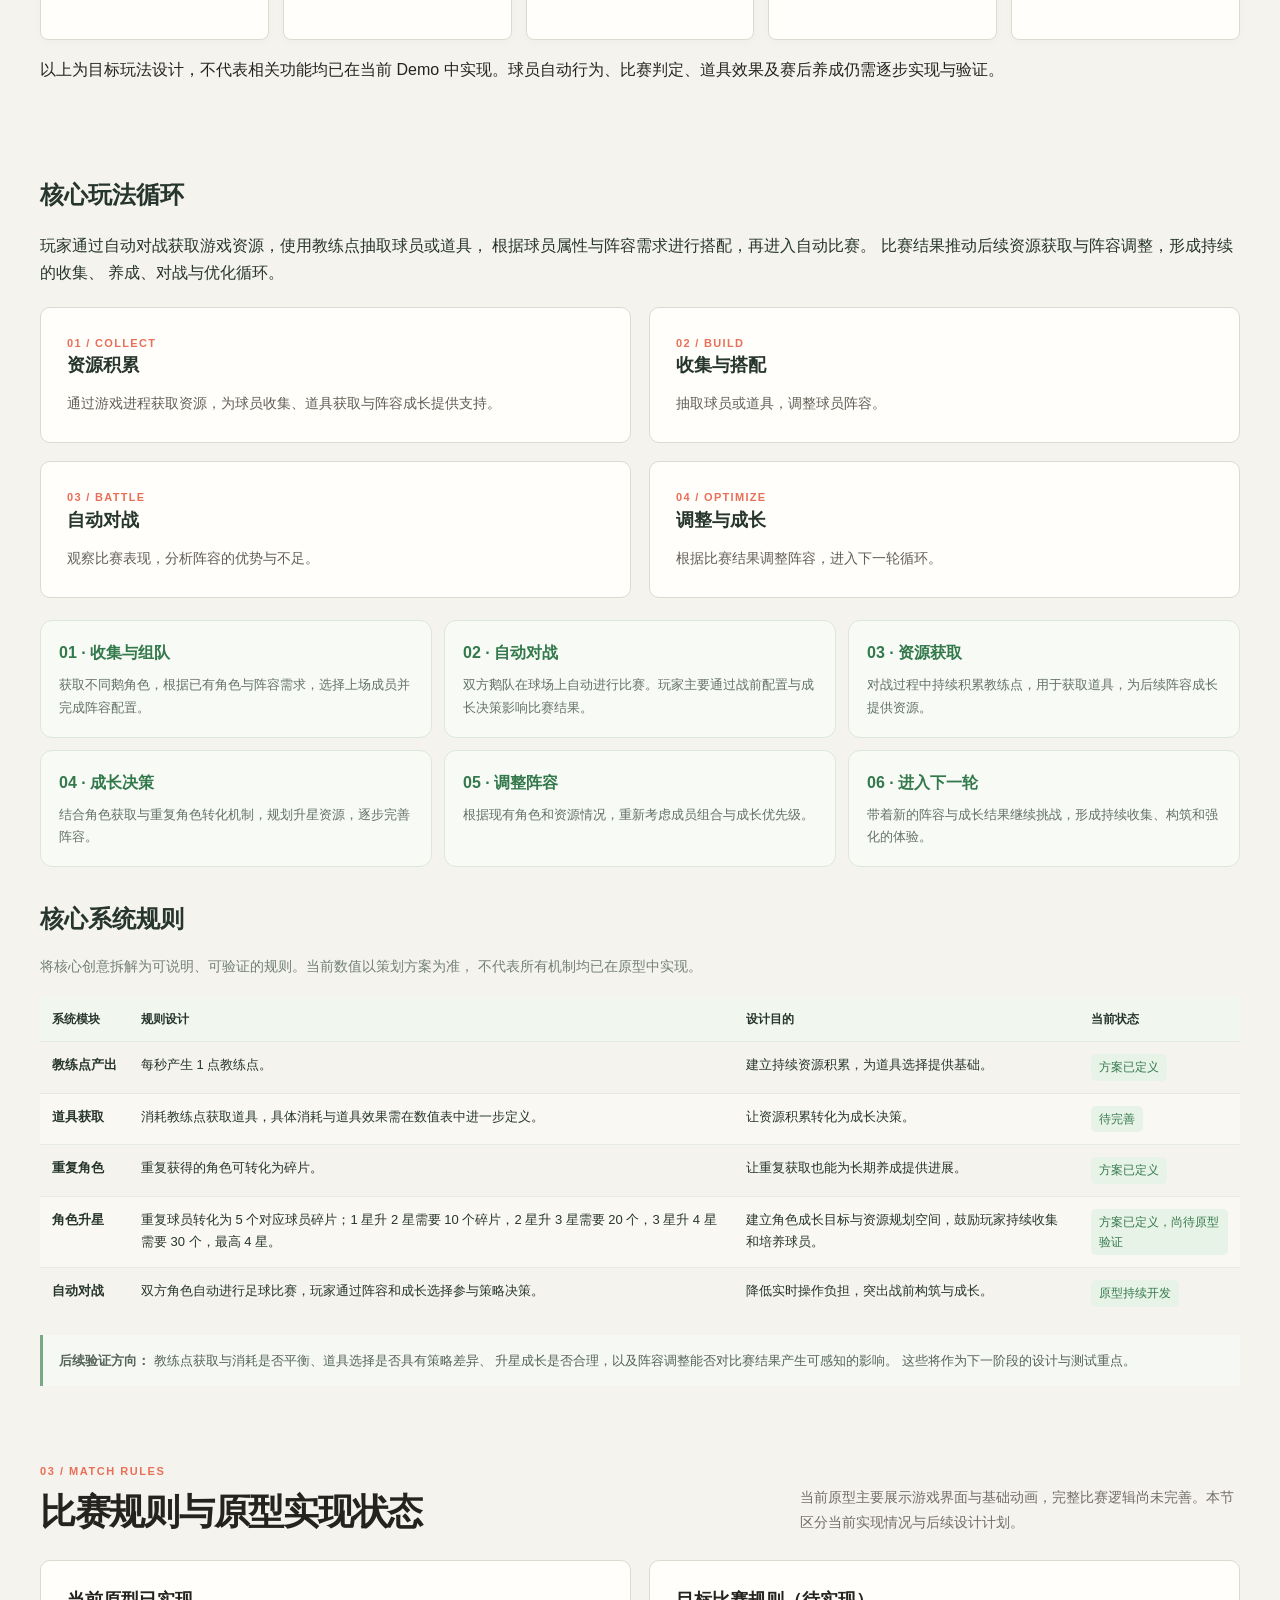
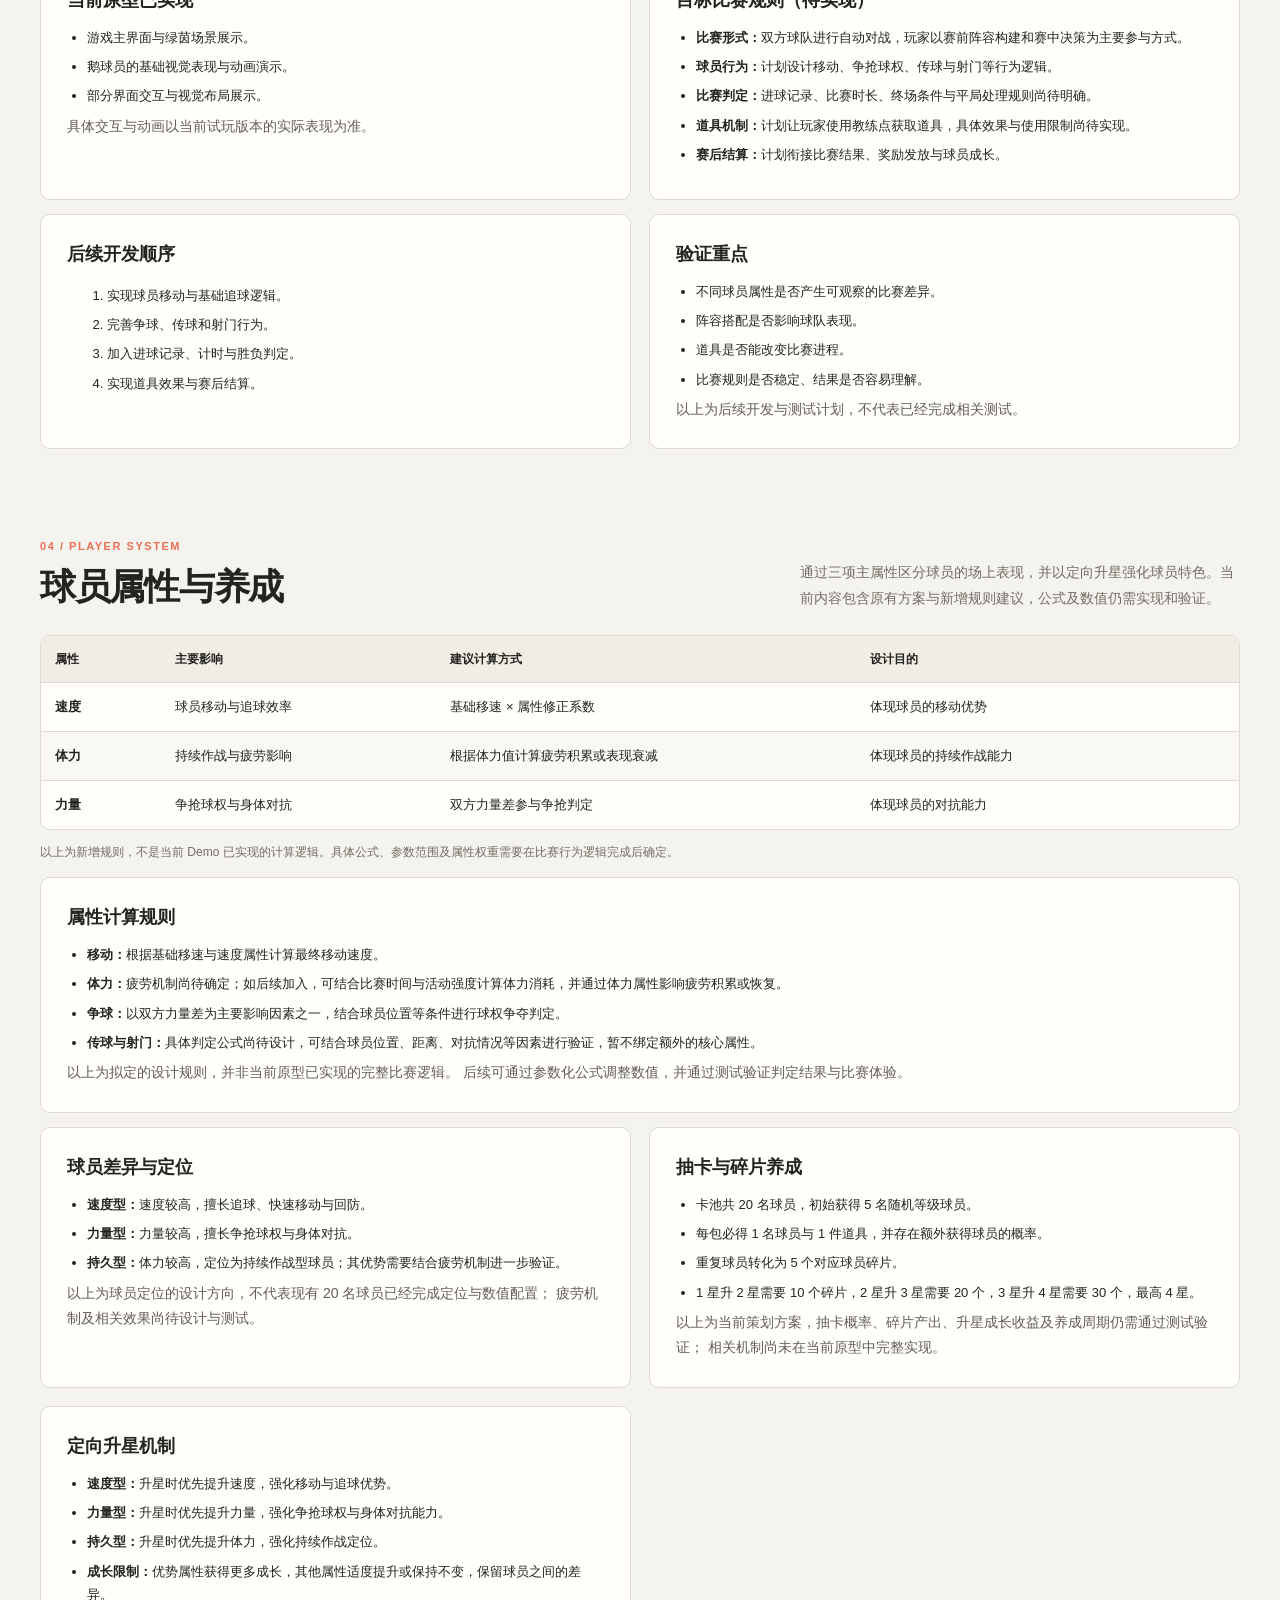
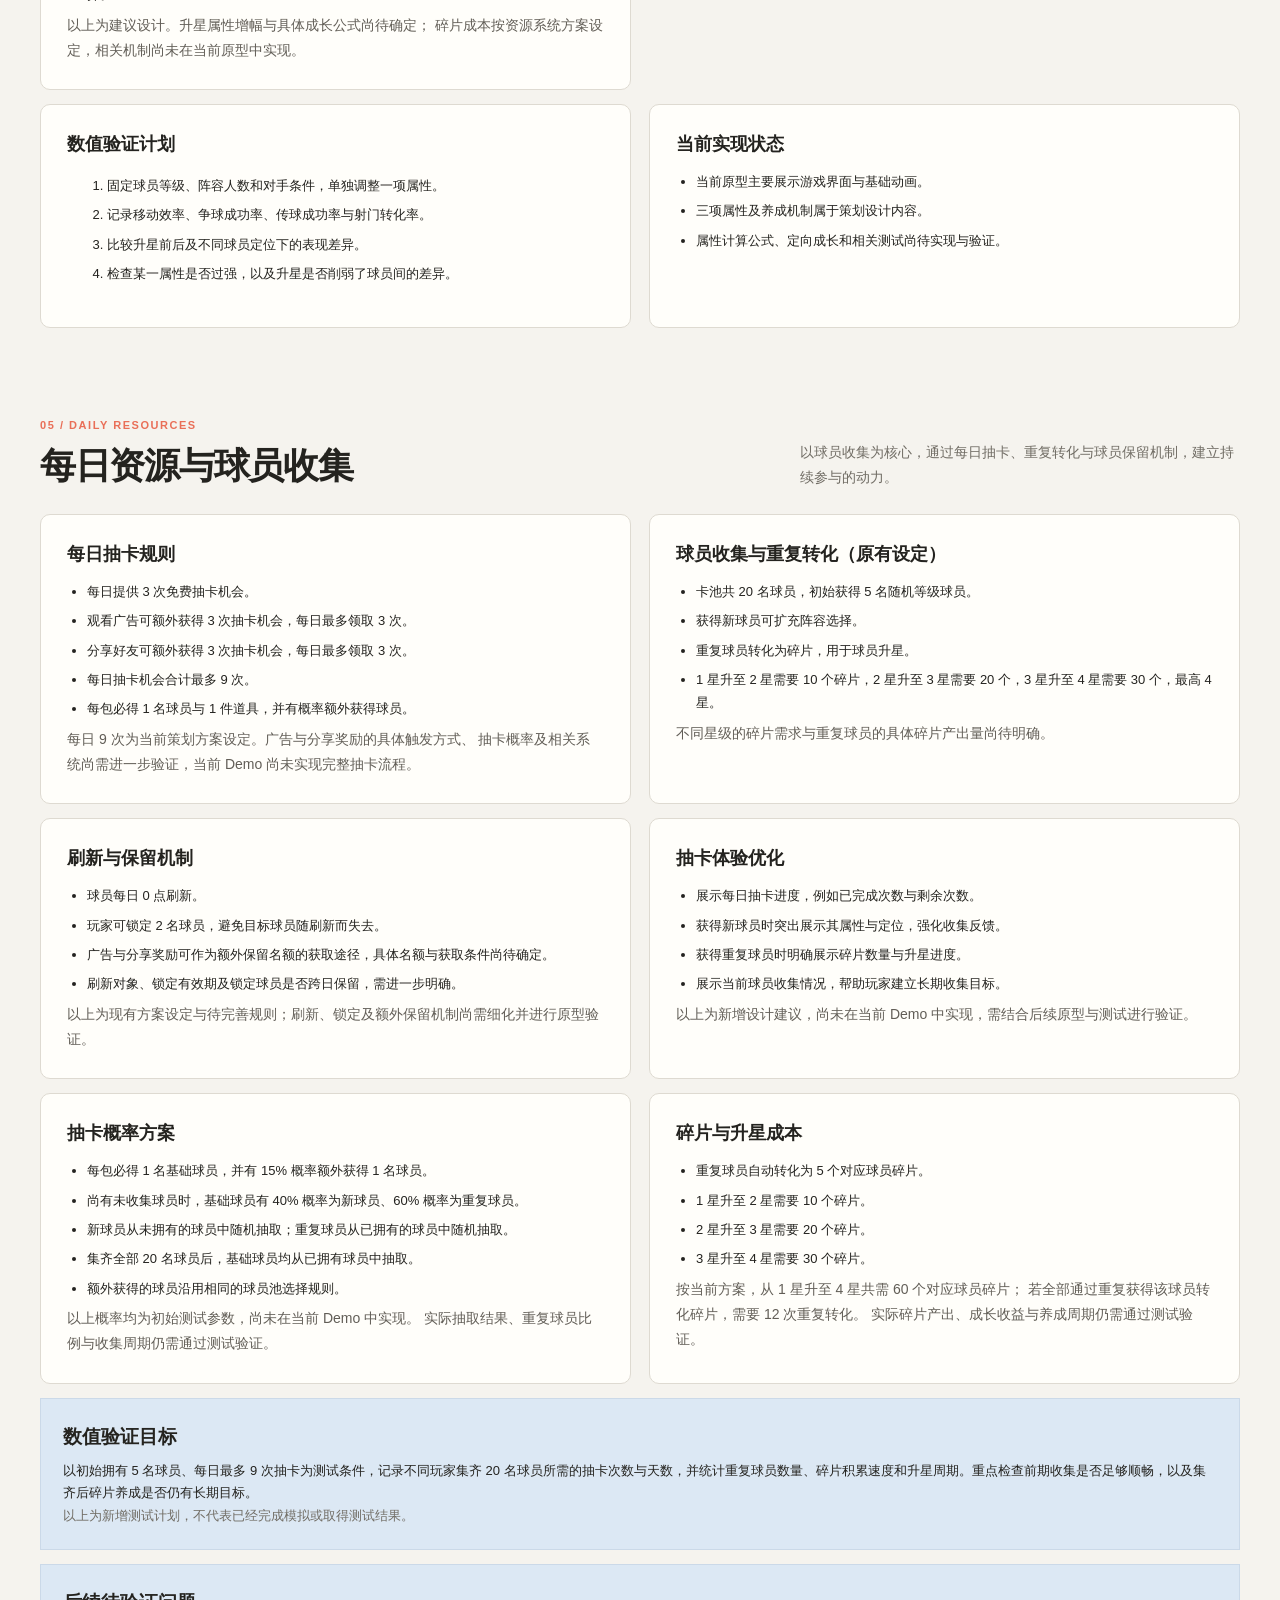
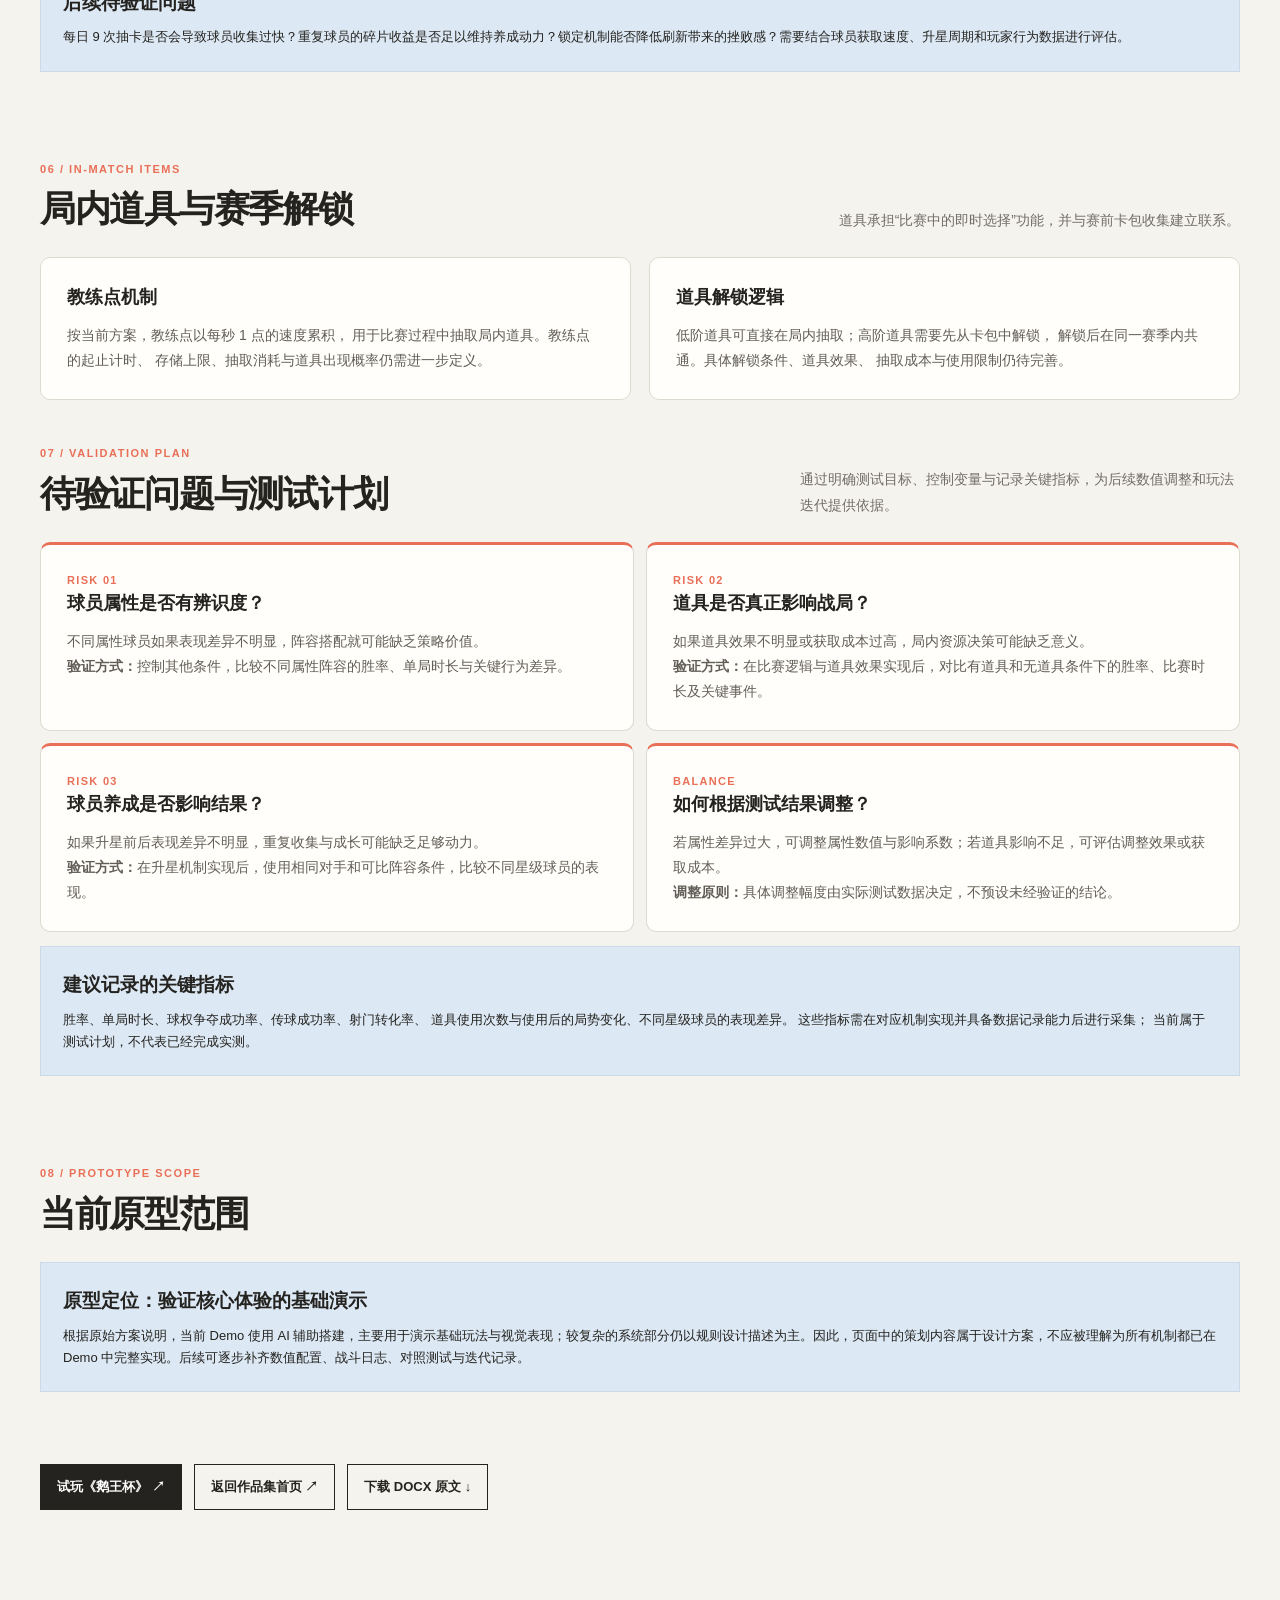
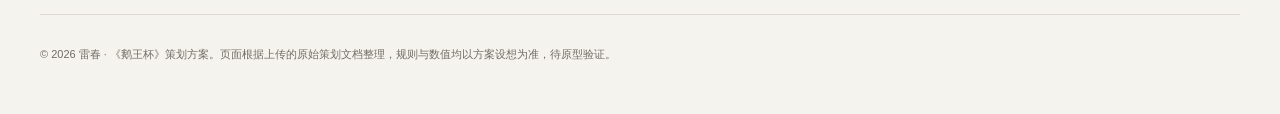
==== commit 759495fa: "Update goosecup.html" ====
--- a/goosecup.html
+++ b/goosecup.html
@@ -116,7 +116,38 @@
 .card li{
   line-height:1.8;
   margin-bottom:6px;
-}.num{font-size:11px;color:var(--accent);font-weight:900;letter-spacing:.12em}.loop{display:grid;grid-template-columns:repeat(5,minmax(0,1fr));gap:12px;align-items:stretch}.step{background:var(--paper);border:1px solid var(--line);padding:14px 10px;text-align:center;font-size:12px;font-weight:750;display:grid;align-content:center;min-height:92px}.step:not(:last-child):after{content:'↓';color:var(--accent);font-size:18px}
+}.num{font-size:11px;color:var(--accent);font-weight:900;letter-spacing:.12em}.loop {
+  display: grid;
+  grid-template-columns: repeat(5, minmax(0, 1fr));
+  gap: 14px;
+  align-items: stretch;
+}.step {
+  position: relative;
+  background: var(--paper);
+  border: 1px solid var(--line);
+  border-radius: 8px;
+  padding: 20px 12px;
+  text-align: center;
+  font-size: 13px;
+  font-weight: 750;
+  display: grid;
+  align-content: center;
+  min-height: 100px;
+  box-shadow: 0 3px 10px rgba(36, 35, 31, 0.025);
+}
+
+.step:not(:last-child)::after {
+  content: "→";
+  position: absolute;
+  top: 50%;
+  right: -17px;
+  z-index: 1;
+  width: 20px;
+  transform: translateY(-50%);
+  color: var(--accent);
+  font-size: 20px;
+  font-weight: 800;
+}
 .table-wrap{
   overflow-x:auto;
   background:var(--paper);
@@ -195,9 +226,13 @@
     min-height:54px;
   }
 
-  .step:not(:last-child):after{
-    content:'↓';
-  }
+  .step:not(:last-child)::after {
+  content: "↓";
+  top: auto;
+  right: 50%;
+  bottom: -20px;
+  transform: translateX(50%);
+}
 
   .head{
     display:flex;
